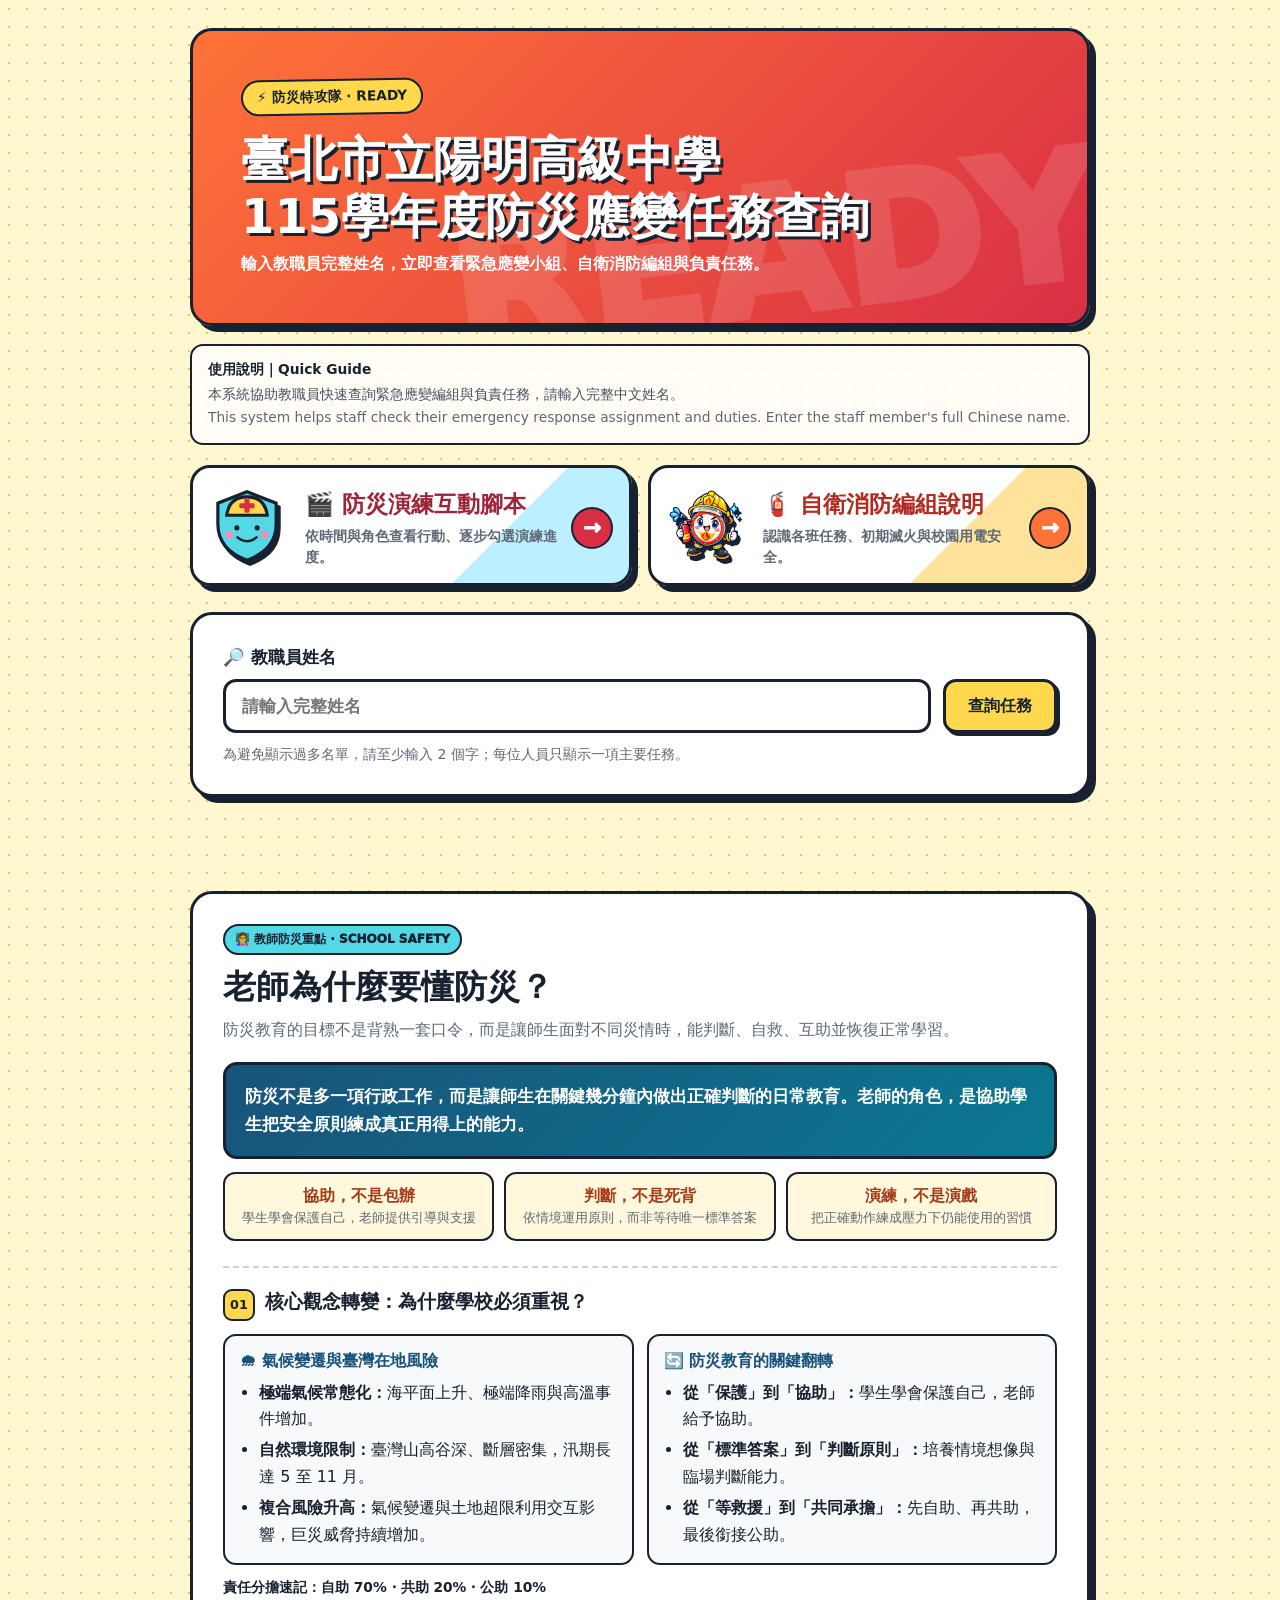
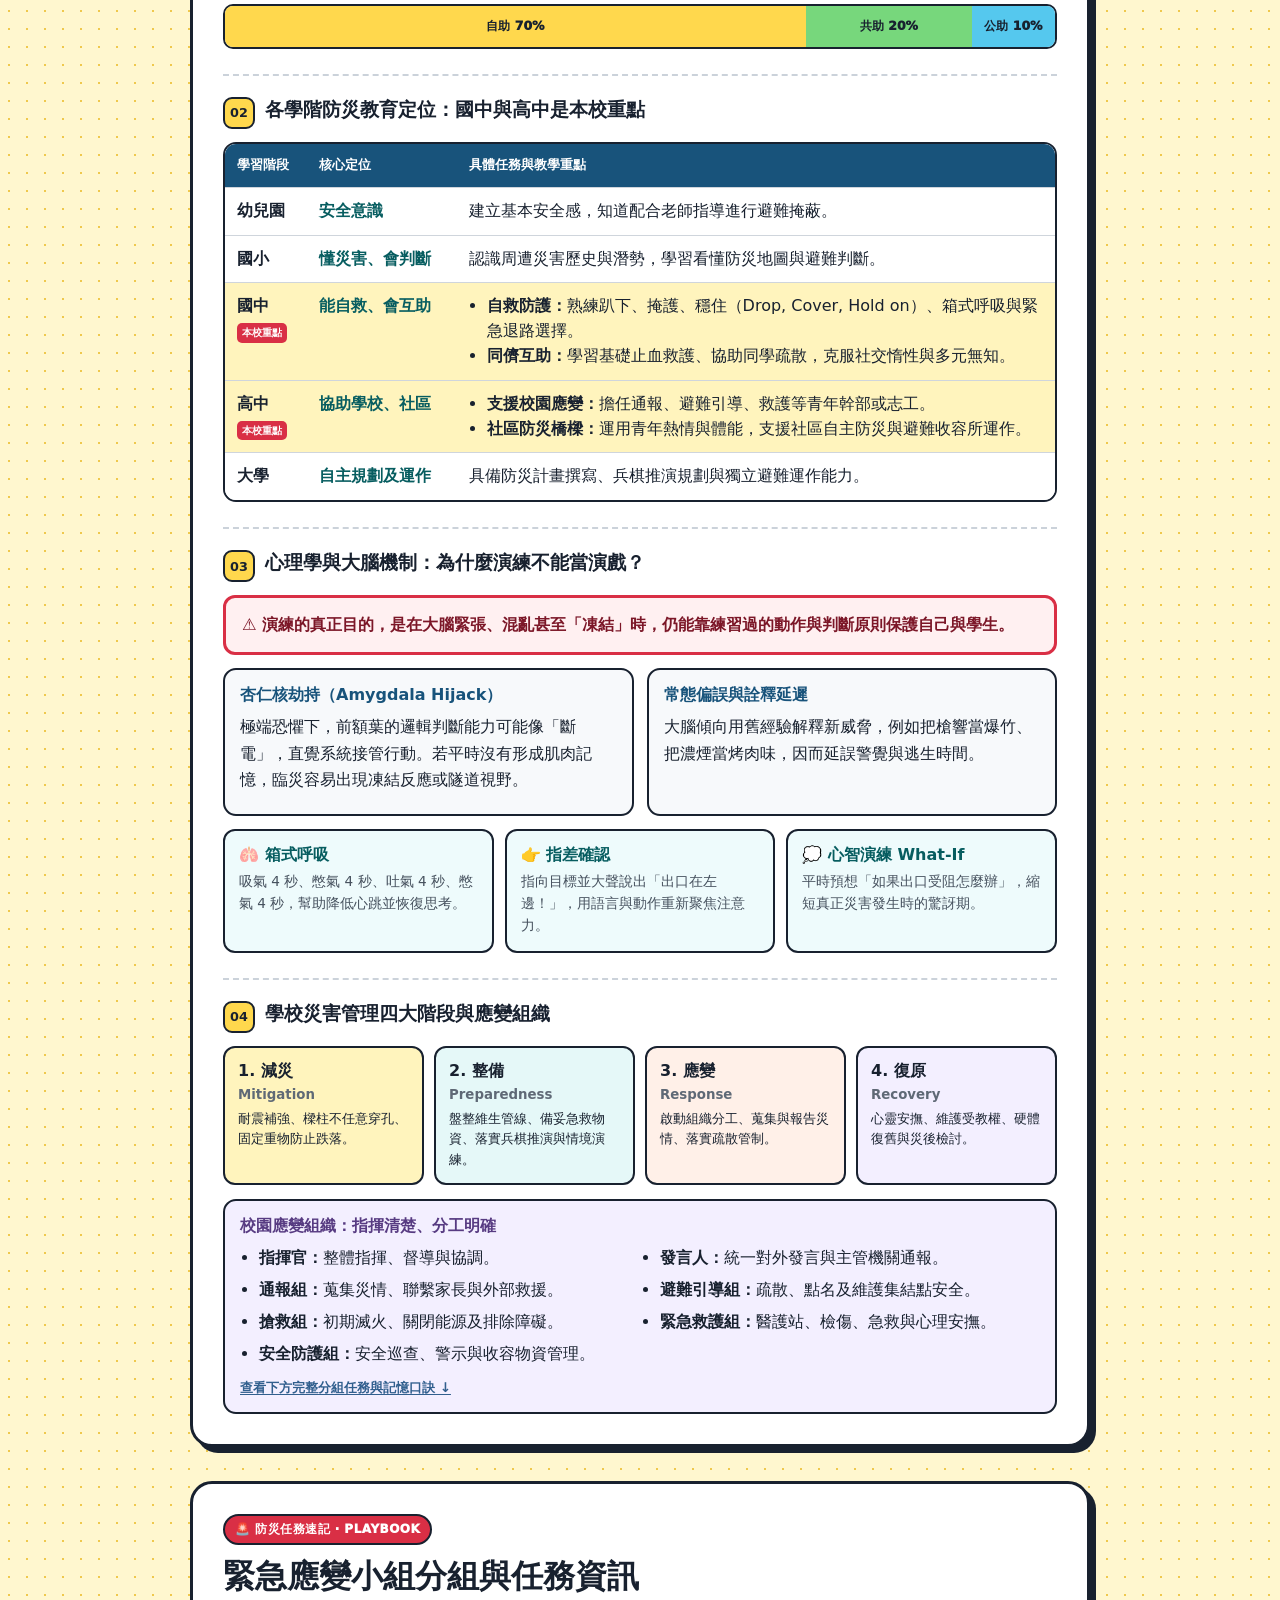
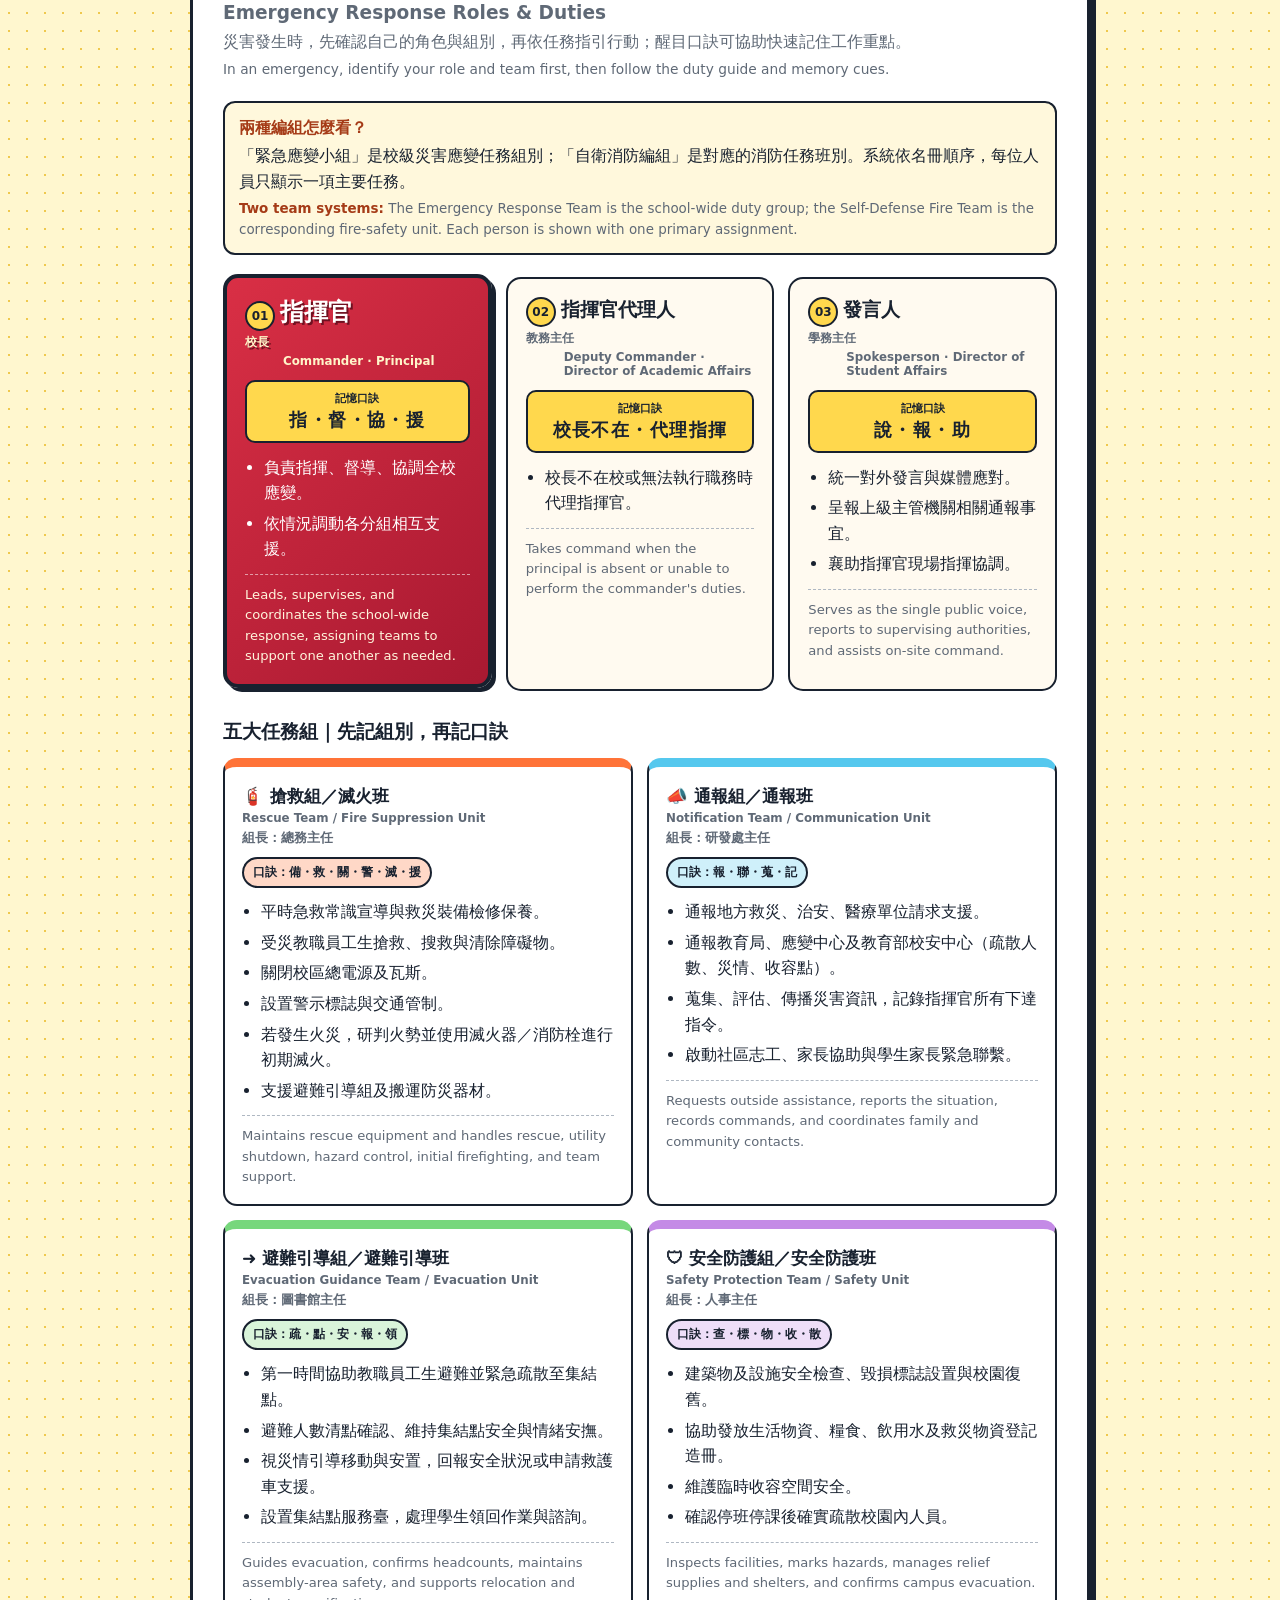
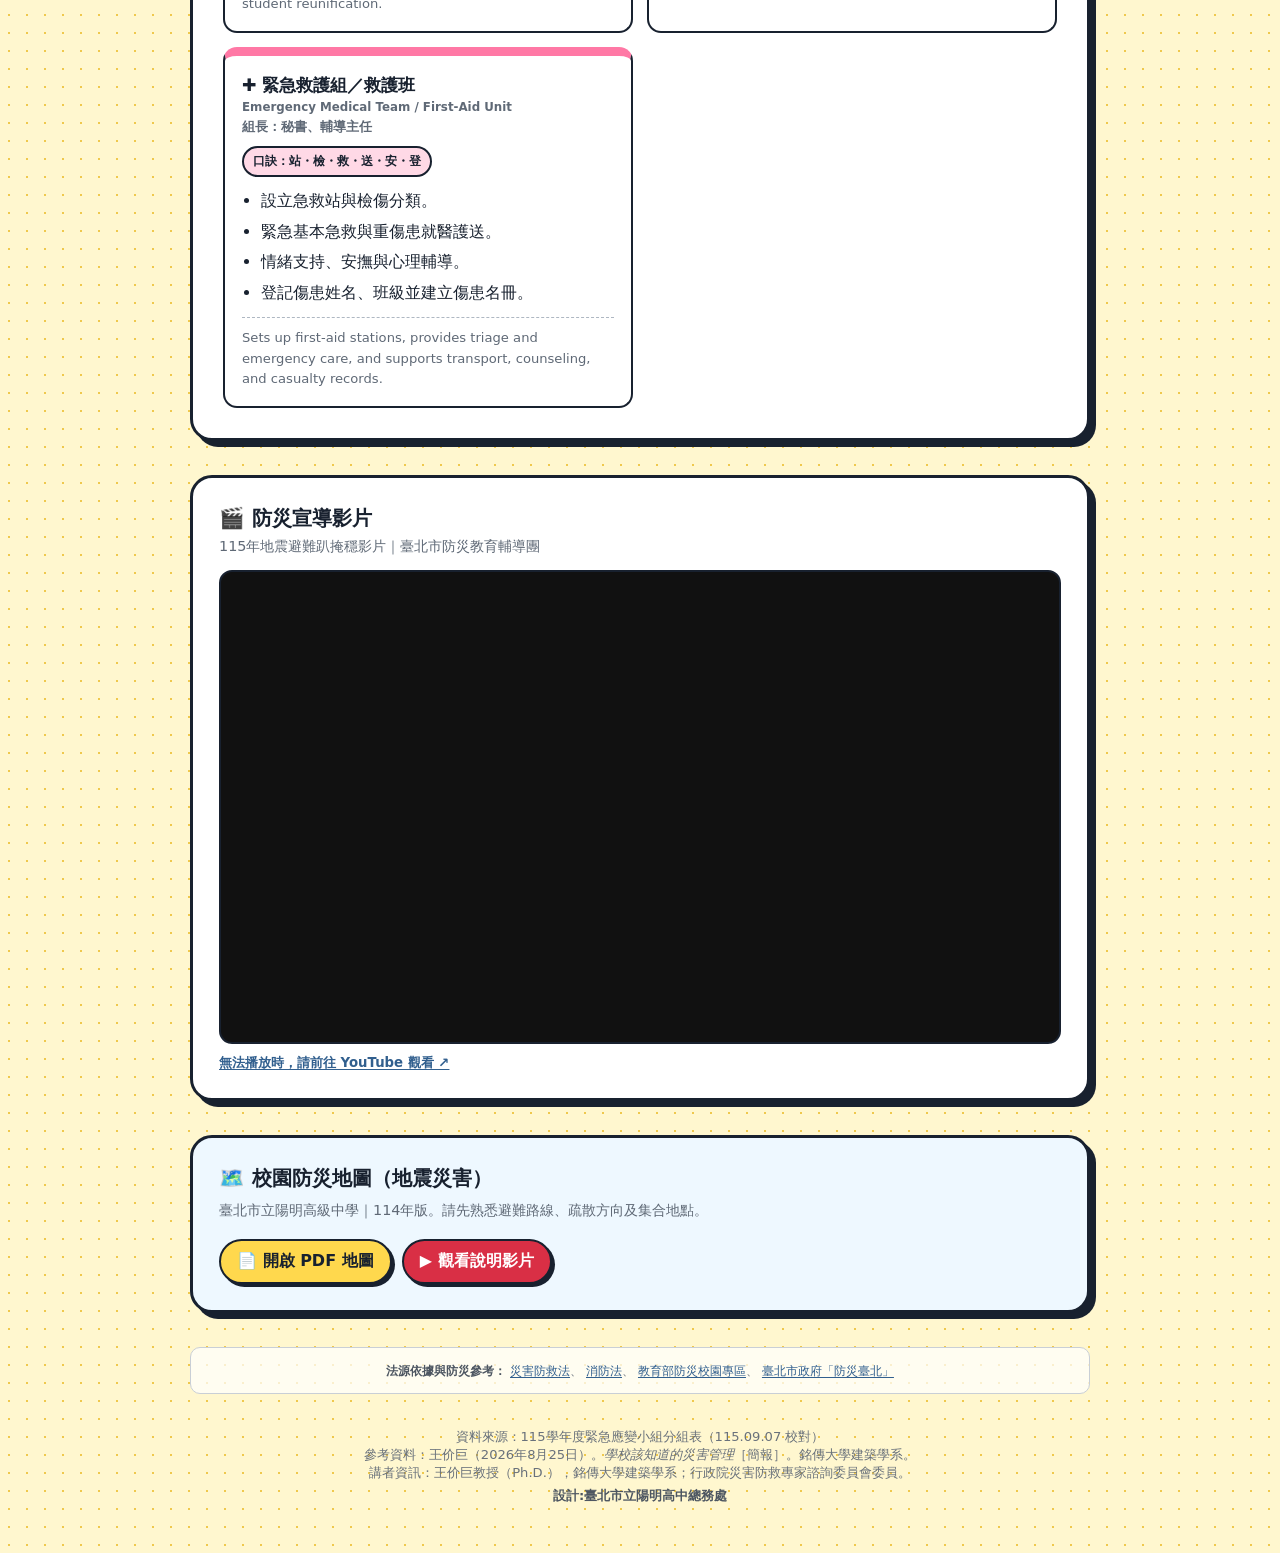
==== index.html @ 2c6193d0 "Add campus earthquake map resources" ====
<!doctype html>
<html lang="zh-Hant-TW">
<head>
  <meta charset="utf-8">
  <meta name="viewport" content="width=device-width, initial-scale=1">
  <meta name="description" content="臺北市立陽明高級中學 115學年度防災應變任務查詢系統">
  <title>陽明高中 115學年度防災應變任務查詢</title>
  <style>
    :root {
      --ink: #18212f;
      --muted: #5f6976;
      --paper: #fffdf5;
      --red: #d92f45;
      --orange: #ff7338;
      --yellow: #ffd84d;
      --cyan: #55d8e6;
      --line: 3px solid var(--ink);
      --shadow: 6px 6px 0 var(--ink);
    }
    * { box-sizing: border-box; }
    body {
      margin: 0;
      min-height: 100vh;
      color: var(--ink);
      font-family: system-ui, -apple-system, "Noto Sans TC", "PingFang TC", sans-serif;
      background-color: #fff7cf;
      background-image: radial-gradient(#efc84d 1.2px, transparent 1.2px);
      background-size: 18px 18px;
    }
    button, input { font: inherit; }
    .shell { width: min(900px, calc(100% - 28px)); margin: 0 auto; padding: 28px 0 48px; }
    .hero, .panel, .result-card, .notice {
      border: var(--line);
      box-shadow: var(--shadow);
      border-radius: 22px;
    }
    .hero {
      position: relative;
      overflow: hidden;
      padding: clamp(26px, 5vw, 48px);
      color: white;
      background: linear-gradient(135deg, var(--orange), var(--red));
    }
    .hero::after {
      content: "READY";
      position: absolute;
      right: -12px;
      bottom: -35px;
      font-weight: 950;
      font-size: clamp(6rem, 18vw, 11rem);
      color: rgb(255 255 255 / .12);
      transform: rotate(-7deg);
    }
    .eyebrow {
      display: inline-block;
      position: relative;
      z-index: 1;
      padding: 7px 14px;
      color: var(--ink);
      background: var(--yellow);
      border: 2px solid var(--ink);
      border-radius: 999px;
      font-size: .86rem;
      font-weight: 900;
      transform: rotate(-1deg);
    }
    h1 { position: relative; z-index: 1; margin: 16px 0 10px; font-size: clamp(1.8rem, 5vw, 3rem); line-height: 1.18; text-shadow: 3px 3px 0 var(--ink); }
    .hero p { position: relative; z-index: 1; max-width: 650px; margin: 0; font-weight: 700; }
    .quick-guide { margin-top: 18px; padding: 13px 16px; color: #46515e; background: rgb(255 255 255 / .82); border: 2px solid var(--ink); border-radius: 13px; font-size: .86rem; line-height: 1.55; }
    .quick-guide strong { display: block; margin-bottom: 3px; color: var(--ink); }
    .quick-guide p { margin: 2px 0; }
    .quick-guide p[lang="en"] { color: #5e6875; }
    .launch-grid { display: grid; grid-template-columns: repeat(2, 1fr); gap: 16px; margin-top: 20px; }
    .drill-launch { display: grid; grid-template-columns: 82px 1fr auto; align-items: center; gap: 14px; min-width: 0; padding: 15px 16px; color: var(--ink); background: linear-gradient(135deg, #fff 0 68%, #bcefff 68%); border: var(--line); border-radius: 20px; box-shadow: var(--shadow); text-decoration: none; transition: transform .15s, box-shadow .15s; }
    .drill-launch:hover { transform: translate(-2px, -2px); box-shadow: 9px 9px 0 var(--ink); }
    .drill-launch svg, .drill-launch > img { width: 76px; height: 76px; object-fit: contain; filter: drop-shadow(3px 4px 0 var(--ink)); }
    .drill-launch strong { display: block; color: #9d263a; font-size: clamp(1.1rem, 3vw, 1.45rem); }
    .drill-launch span { display: block; margin-top: 4px; color: var(--muted); font-size: .88rem; font-weight: 750; line-height: 1.5; }
    .drill-launch .go { display: grid; place-items: center; width: 42px; height: 42px; color: white; background: var(--red); border: 2px solid var(--ink); border-radius: 50%; font-size: 1.35rem; font-weight: 950; }
    .fire-launch { background: linear-gradient(135deg, #fff 0 68%, #ffe39a 68%); }
    .fire-launch strong { color: #b22b1f; }
    .fire-launch .go { background: var(--orange); }
    .panel { margin-top: 26px; padding: clamp(20px, 4vw, 30px); background: white; }
    .panel label { display: block; margin-bottom: 10px; font-weight: 900; font-size: 1.08rem; }
    .search-row { display: flex; gap: 12px; }
    input {
      min-width: 0;
      flex: 1;
      border: var(--line);
      border-radius: 13px;
      padding: 14px 16px;
      font-size: 1.06rem;
      font-weight: 750;
      outline: none;
    }
    input:focus { box-shadow: 0 0 0 4px rgb(255 216 77 / .7); }
    .search-button {
      border: var(--line);
      border-radius: 13px;
      padding: 12px 22px;
      background: var(--yellow);
      color: var(--ink);
      font-weight: 950;
      cursor: pointer;
      box-shadow: 3px 3px 0 var(--ink);
    }
    .search-button:hover { background: #ffe376; transform: translateY(-1px); }
    .search-button:active { transform: translate(2px, 2px); box-shadow: 1px 1px 0 var(--ink); }
    .helper { margin: 12px 0 0; color: var(--muted); font-size: .88rem; }
    .status { min-height: 26px; margin: 22px 2px 12px; font-weight: 800; }
    .results { display: grid; gap: 18px; }
    .result-card { overflow: hidden; background: white; animation: reveal .22s ease-out; }
    @keyframes reveal { from { opacity: 0; transform: translateY(7px); } }
    .card-top { display: flex; gap: 15px; align-items: center; padding: 20px; border-bottom: 2px dashed #cfd5dc; }
    .avatar { display: grid; place-items: center; width: 58px; height: 58px; border: var(--line); border-radius: 50%; font-size: 1.7rem; flex: 0 0 auto; }
    .name { margin: 0; font-size: 1.5rem; }
    .title { margin-top: 2px; color: var(--muted); font-weight: 700; }
    .card-body { padding: 20px; }
    .facts { display: grid; grid-template-columns: repeat(3, 1fr); gap: 10px; }
    .fact { min-width: 0; padding: 12px; background: #fff8dc; border: 2px solid var(--ink); border-radius: 12px; }
    .fact span { display: block; color: #a53b17; font-size: .77rem; font-weight: 900; }
    .fact strong { display: block; margin-top: 3px; overflow-wrap: anywhere; }
    .group-mission { margin-top: 13px; padding: 13px 15px; background: #f3efff; border: 2px solid var(--ink); border-radius: 12px; }
    .group-mission h3 { margin: 0 0 6px; color: #573b82; font-size: 1rem; }
    .group-mission p { margin: 3px 0; line-height: 1.5; }
    .group-mission p[lang="en"] { color: #5e6875; font-size: .88rem; }
    .task { margin-top: 13px; padding: 15px; background: #e5f8f8; border: 2px solid var(--ink); border-radius: 12px; }
    .task h3 { margin: 0 0 8px; color: #075d60; font-size: 1rem; }
    .task ul { margin: 0; padding-left: 1.25rem; }
    .task li + li { margin-top: 5px; }
    .source { margin: 10px 2px 0; color: var(--muted); font-size: .75rem; }
    .notice { display: none; padding: 20px; background: #fff0f1; text-align: center; font-weight: 850; }
    .teacher-guide { margin-top: 34px; padding: clamp(20px, 4vw, 30px); background: white; border: var(--line); box-shadow: var(--shadow); border-radius: 22px; }
    .teacher-guide-head .section-label { display: inline-block; padding: 5px 10px; color: var(--ink); background: var(--cyan); border: 2px solid var(--ink); border-radius: 999px; font-size: .75rem; font-weight: 950; }
    .teacher-guide-head h2 { margin: 10px 0 7px; font-size: clamp(1.5rem, 4vw, 2.05rem); }
    .teacher-guide-head p { margin: 0; color: var(--muted); line-height: 1.65; }
    .teacher-lead { margin-top: 18px; padding: 17px 19px; color: white; background: linear-gradient(135deg, #18537b, #0b7891); border: 3px solid var(--ink); border-radius: 14px; font-size: 1.08rem; font-weight: 850; line-height: 1.65; }
    .guide-principles { display: grid; grid-template-columns: repeat(3, 1fr); gap: 10px; margin-top: 13px; }
    .principle { padding: 12px; background: #fff8dc; border: 2px solid var(--ink); border-radius: 12px; text-align: center; }
    .principle strong { display: block; color: #a53b17; font-size: 1rem; }
    .principle span { display: block; margin-top: 3px; color: var(--muted); font-size: .8rem; }
    .edu-module { margin-top: 25px; padding-top: 21px; border-top: 2px dashed #cbd2da; }
    .module-title { display: flex; gap: 10px; align-items: flex-start; margin: 0 0 13px; font-size: 1.2rem; }
    .module-no { display: inline-grid; place-items: center; flex: 0 0 auto; width: 32px; height: 32px; color: var(--ink); background: var(--yellow); border: 2px solid var(--ink); border-radius: 9px; font-size: .8rem; }
    .module-grid { display: grid; grid-template-columns: repeat(2, 1fr); gap: 13px; }
    .concept-card { padding: 15px; background: #f7f9fb; border: 2px solid var(--ink); border-radius: 13px; }
    .concept-card h4 { margin: 0 0 8px; color: #18537b; font-size: 1rem; }
    .concept-card p { margin: 6px 0; line-height: 1.65; }
    .concept-card ul { margin: 0; padding-left: 1.2rem; line-height: 1.65; }
    .concept-card li + li { margin-top: 5px; }
    .share-label { margin: 14px 0 7px; font-size: .86rem; font-weight: 900; }
    .share-bar { display: flex; overflow: hidden; min-height: 45px; border: 2px solid var(--ink); border-radius: 10px; }
    .share-bar span { display: grid; place-items: center; min-width: 0; color: var(--ink); font-size: .78rem; font-weight: 950; text-align: center; }
    .share-self { flex: 7; background: #ffd84d; }
    .share-mutual { flex: 2; background: #77d77c; }
    .share-public { flex: 1; background: #55c8ee; }
    .stage-table-wrap { overflow-x: auto; border: 2px solid var(--ink); border-radius: 13px; }
    .stage-table { width: 100%; min-width: 680px; border-collapse: collapse; background: white; }
    .stage-table th, .stage-table td { padding: 11px 12px; border-bottom: 1px solid #cfd5dc; vertical-align: top; text-align: left; line-height: 1.55; }
    .stage-table th { color: white; background: #18537b; font-size: .84rem; }
    .stage-table tr:last-child td { border-bottom: 0; }
    .stage-table td:first-child { width: 82px; font-weight: 950; }
    .stage-table td:nth-child(2) { width: 150px; color: #075d60; font-weight: 900; }
    .stage-focus td { background: #fff4bd; }
    .stage-focus td:first-child::after { content: "本校重點"; display: block; width: max-content; margin-top: 4px; padding: 2px 5px; color: white; background: var(--red); border-radius: 5px; font-size: .62rem; }
    .stage-table ul { margin: 0; padding-left: 1.1rem; }
    .drill-alert { margin-bottom: 13px; padding: 14px 16px; color: #7c1728; background: #fff0f1; border: 3px solid var(--red); border-radius: 12px; font-size: 1.02rem; font-weight: 900; line-height: 1.6; }
    .technique-grid { display: grid; grid-template-columns: repeat(3, 1fr); gap: 11px; margin-top: 13px; }
    .technique { padding: 14px; background: #eefbfc; border: 2px solid var(--ink); border-radius: 12px; }
    .technique strong { display: block; margin-bottom: 5px; color: #075d60; }
    .technique p { margin: 0; color: #46515e; font-size: .85rem; line-height: 1.6; }
    .cycle-grid { display: grid; grid-template-columns: repeat(4, 1fr); gap: 10px; }
    .cycle-card { padding: 13px; background: var(--cycle-color, #fff8dc); border: 2px solid var(--ink); border-radius: 12px; }
    .cycle-card strong { display: block; margin-bottom: 5px; font-size: 1rem; }
    .cycle-card small { display: block; margin-bottom: 7px; color: var(--muted); font-weight: 800; }
    .cycle-card p { margin: 0; font-size: .83rem; line-height: 1.55; }
    .org-brief { margin-top: 14px; padding: 15px; background: #f3efff; border: 2px solid var(--ink); border-radius: 13px; }
    .org-brief h4 { margin: 0 0 9px; color: #573b82; }
    .org-brief ul { display: grid; grid-template-columns: repeat(2, 1fr); gap: 7px 20px; margin: 0; padding-left: 1.2rem; line-height: 1.55; }
    .mission-jump { display: inline-block; margin-top: 12px; color: #315f8e; font-size: .84rem; font-weight: 850; text-underline-offset: 2px; }
    .mission-handbook { margin-top: 34px; padding: clamp(20px, 4vw, 30px); background: white; border: var(--line); box-shadow: var(--shadow); border-radius: 22px; }
    .mission-heading { margin-bottom: 20px; }
    .mission-heading .section-label { display: inline-block; padding: 5px 10px; color: white; background: var(--red); border: 2px solid var(--ink); border-radius: 999px; font-size: .75rem; font-weight: 950; letter-spacing: .04em; }
    .mission-heading h2 { margin: 10px 0 6px; font-size: clamp(1.45rem, 4vw, 2rem); }
    .mission-heading .heading-en { display: block; margin-top: 3px; color: var(--muted); font-size: .58em; font-weight: 800; }
    .mission-heading p { margin: 0; color: var(--muted); line-height: 1.65; }
    .mission-heading p[lang="en"] { margin-top: 3px; font-size: .86rem; }
    .system-note { margin: 16px 0 22px; padding: 12px 14px; background: #fff8dc; border: 2px solid var(--ink); border-radius: 12px; line-height: 1.6; }
    .system-note strong { color: #a53b17; }
    .system-note p { margin: 3px 0 0; }
    .system-note p[lang="en"] { color: var(--muted); font-size: .84rem; }
    .command-grid { display: grid; grid-template-columns: repeat(3, 1fr); gap: 14px; }
    .command-card { padding: 18px; background: #fffaf0; border: 2px solid var(--ink); border-radius: 15px; }
    .command-card.commander { color: white; background: linear-gradient(135deg, #d92f45, #a81931); border-width: 4px; box-shadow: 4px 4px 0 var(--ink); transform: translateY(-3px); }
    .command-card h3 { margin: 0; font-size: 1.18rem; }
    .command-card h3 small { display: block; margin-top: 3px; color: var(--muted); font-size: .78rem; }
    .english-name { display: block; margin: 3px 0 0 38px; color: var(--muted); font-size: .74rem; font-weight: 800; }
    .command-card.commander h3 { font-size: 1.5rem; text-shadow: 2px 2px 0 #6f1020; }
    .command-card.commander h3 small { color: #fff5c9; }
    .command-card.commander .english-name { color: #fff5c9; }
    .role-no { display: inline-grid; place-items: center; width: 30px; height: 30px; margin-right: 5px; color: var(--ink); background: var(--yellow); border: 2px solid var(--ink); border-radius: 50%; font-size: .75rem; text-shadow: none; }
    .memory-key { margin: 12px 0; padding: 9px 10px; color: var(--ink); background: var(--yellow); border: 2px solid var(--ink); border-radius: 10px; text-align: center; }
    .memory-key strong { display: block; font-size: .7rem; }
    .memory-key span { display: block; margin-top: 2px; font-size: 1.12rem; font-weight: 950; letter-spacing: .08em; }
    .command-card ul, .team-card ul { margin: 0; padding-left: 1.2rem; line-height: 1.6; }
    .command-card li + li, .team-card li + li { margin-top: 5px; }
    .team-title { margin: 28px 0 13px; font-size: 1.18rem; }
    .team-grid { display: grid; grid-template-columns: repeat(2, 1fr); gap: 14px; }
    .team-card { overflow: hidden; padding: 17px; background: #fff; border: 2px solid var(--ink); border-top: 9px solid var(--team-color, var(--yellow)); border-radius: 14px; }
    .team-card h3 { margin: 0; font-size: 1.08rem; }
    .team-card .english-name { margin-left: 0; }
    .team-card .leader { margin: 4px 0 10px; color: var(--muted); font-size: .82rem; font-weight: 750; }
    .team-card .team-memory { display: inline-block; margin-bottom: 11px; padding: 5px 9px; background: color-mix(in srgb, var(--team-color, var(--yellow)) 28%, white); border: 2px solid var(--ink); border-radius: 999px; font-size: .78rem; font-weight: 950; }
    .mission-en { margin: 12px 0 0; padding-top: 10px; color: var(--muted); border-top: 1px dashed #aeb7c2; font-size: .82rem; line-height: 1.55; }
    .command-card.commander .mission-en { color: #fff5dc; border-top-color: rgb(255 255 255 / .55); }
    .video-card { margin-top: 34px; padding: clamp(18px, 4vw, 26px); background: white; border: var(--line); box-shadow: var(--shadow); border-radius: 22px; }
    .video-card h2 { margin: 0 0 5px; font-size: 1.28rem; }
    .video-card p { margin: 0 0 14px; color: var(--muted); font-size: .9rem; }
    .video-frame { position: relative; width: 100%; aspect-ratio: 16 / 9; overflow: hidden; background: #111; border: 2px solid var(--ink); border-radius: 13px; }
    .video-frame iframe { position: absolute; inset: 0; width: 100%; height: 100%; border: 0; }
    .video-link { display: inline-block; margin-top: 10px; color: #315f8e; font-size: .83rem; font-weight: 750; text-underline-offset: 2px; }
    .video-link:hover { color: var(--red); }
    .map-resource { margin-top: 34px; padding: clamp(18px, 4vw, 26px); background: #eef8ff; border: var(--line); box-shadow: var(--shadow); border-radius: 22px; }
    .map-resource h2 { margin: 0 0 7px; font-size: 1.28rem; }
    .map-resource p { margin: 0; color: var(--muted); font-size: .9rem; line-height: 1.65; }
    .resource-actions { display: flex; flex-wrap: wrap; gap: 10px; margin-top: 16px; }
    .resource-button { display: inline-flex; align-items: center; justify-content: center; min-height: 44px; padding: 10px 16px; color: var(--ink); background: var(--yellow); border: 2px solid var(--ink); border-radius: 999px; box-shadow: 3px 3px 0 var(--ink); font-weight: 900; text-decoration: none; }
    .resource-button.video { color: white; background: var(--red); }
    .resource-button:hover { transform: translate(1px, 1px); box-shadow: 2px 2px 0 var(--ink); }
    .legal-basis { margin-top: 34px; padding: 12px 14px; color: #69717b; background: rgb(255 255 255 / .72); border: 1px solid #c9cfd6; border-radius: 10px; font-size: .78rem; line-height: 1.7; text-align: center; }
    .legal-basis strong { color: #4d5661; }
    .legal-basis a { color: #315f8e; text-underline-offset: 2px; }
    .legal-basis a:hover { color: var(--red); }
    footer { margin-top: 34px; text-align: center; color: #69717b; font-size: .82rem; }
    .design-credit { margin-top: 5px; color: #4d5661; font-weight: 750; }
    @media (max-width: 620px) {
      .shell { width: min(100% - 20px, 900px); padding-top: 12px; }
      .hero, .panel, .result-card, .notice, .teacher-guide, .mission-handbook, .video-card, .map-resource { border-radius: 16px; box-shadow: 4px 4px 0 var(--ink); }
      .search-row { flex-direction: column; }
      .search-button { width: 100%; }
      .facts { grid-template-columns: 1fr; }
      .guide-principles, .module-grid, .technique-grid, .org-brief ul { grid-template-columns: 1fr; }
      .cycle-grid { grid-template-columns: repeat(2, 1fr); }
      .command-grid, .team-grid { grid-template-columns: 1fr; }
      .command-card.commander { transform: none; }
      .launch-grid { grid-template-columns: 1fr; }
      .drill-launch { grid-template-columns: 70px 1fr; }
      .drill-launch svg, .drill-launch > img { width: 65px; height: 65px; }
      .drill-launch .go { display: none; }
    }
    @media (prefers-reduced-motion: reduce) { * { scroll-behavior: auto !important; animation: none !important; } }
  </style>
</head>
<body>
  <main class="shell">
    <header class="hero">
      <span class="eyebrow">⚡ 防災特攻隊 · READY</span>
      <h1>臺北市立陽明高級中學<br>115學年度防災應變任務查詢</h1>
      <p>輸入教職員完整姓名，立即查看緊急應變小組、自衛消防編組與負責任務。</p>
    </header>

    <section class="quick-guide" aria-label="雙語使用說明">
      <strong>使用說明｜Quick Guide</strong>
      <p lang="zh-Hant-TW">本系統協助教職員快速查詢緊急應變編組與負責任務，請輸入完整中文姓名。</p>
      <p lang="en">This system helps staff check their emergency response assignment and duties. Enter the staff member's full Chinese name.</p>
    </section>

    <div class="launch-grid" aria-label="防災學習快速入口">
      <a class="drill-launch" href="drill-script.html" aria-label="開啟防災演練互動腳本">
        <svg viewBox="0 0 120 120" role="img" aria-hidden="true">
          <path d="M60 6 106 24v33c0 29-18 47-46 57C32 104 14 86 14 57V24Z" fill="#55d8e6" stroke="#18212f" stroke-width="5"/>
          <path d="M28 43c3-22 16-29 32-29s29 7 32 29Z" fill="#ffd84d" stroke="#18212f" stroke-width="5"/>
          <rect x="56" y="17" width="8" height="22" rx="2" fill="#d92f45"/><rect x="48" y="24" width="24" height="8" rx="2" fill="#d92f45"/>
          <circle cx="44" cy="63" r="4" fill="#18212f"/><circle cx="76" cy="63" r="4" fill="#18212f"/>
          <path d="M45 78c9 8 21 8 30 0" fill="none" stroke="#18212f" stroke-width="4" stroke-linecap="round"/>
          <circle cx="32" cy="74" r="6" fill="#ff8caf"/><circle cx="88" cy="74" r="6" fill="#ff8caf"/>
        </svg>
        <span><strong>🎬 防災演練互動腳本</strong><span>依時間與角色查看行動、逐步勾選演練進度。</span></span>
        <span class="go" aria-hidden="true">→</span>
      </a>

      <a class="drill-launch fire-launch" href="FireSafety.html" aria-label="開啟自衛消防編組與消防常識說明">
        <img src="fire-safety-mascot.png" alt="" aria-hidden="true" width="76" height="76">
        <span><strong>🧯 自衛消防編組說明</strong><span>認識各班任務、初期滅火與校園用電安全。</span></span>
        <span class="go" aria-hidden="true">→</span>
      </a>
    </div>

    <section class="panel" aria-labelledby="search-label">
      <label id="search-label" for="name-input">🔎 教職員姓名</label>
      <div class="search-row">
        <input id="name-input" type="search" maxlength="20" autocomplete="off" placeholder="請輸入完整姓名" aria-describedby="search-help">
        <button id="search-button" class="search-button" type="button">查詢任務</button>
      </div>
      <p id="search-help" class="helper">為避免顯示過多名單，請至少輸入 2 個字；每位人員只顯示一項主要任務。</p>
    </section>

    <div id="status" class="status" role="status" aria-live="polite"></div>
    <div id="notice" class="notice" role="alert"></div>
    <section id="results" class="results" aria-label="查詢結果"></section>

    <section class="teacher-guide" aria-labelledby="teacher-guide-title">
      <header class="teacher-guide-head">
        <span class="section-label">👩‍🏫 教師防災重點 · SCHOOL SAFETY</span>
        <h2 id="teacher-guide-title">老師為什麼要懂防災？</h2>
        <p>防災教育的目標不是背熟一套口令，而是讓師生面對不同災情時，能判斷、自救、互助並恢復正常學習。</p>
      </header>

      <div class="teacher-lead">防災不是多一項行政工作，而是讓師生在關鍵幾分鐘內做出正確判斷的日常教育。老師的角色，是協助學生把安全原則練成真正用得上的能力。</div>

      <div class="guide-principles" aria-label="教師防災三大提醒">
        <div class="principle"><strong>協助，不是包辦</strong><span>學生學會保護自己，老師提供引導與支援</span></div>
        <div class="principle"><strong>判斷，不是死背</strong><span>依情境運用原則，而非等待唯一標準答案</span></div>
        <div class="principle"><strong>演練，不是演戲</strong><span>把正確動作練成壓力下仍能使用的習慣</span></div>
      </div>

      <section class="edu-module" aria-labelledby="module-one-title">
        <h3 class="module-title" id="module-one-title"><span class="module-no">01</span>核心觀念轉變：為什麼學校必須重視？</h3>
        <div class="module-grid">
          <article class="concept-card">
            <h4>🌧 氣候變遷與臺灣在地風險</h4>
            <ul>
              <li><strong>極端氣候常態化：</strong>海平面上升、極端降雨與高溫事件增加。</li>
              <li><strong>自然環境限制：</strong>臺灣山高谷深、斷層密集，汛期長達 5 至 11 月。</li>
              <li><strong>複合風險升高：</strong>氣候變遷與土地超限利用交互影響，巨災威脅持續增加。</li>
            </ul>
          </article>
          <article class="concept-card">
            <h4>🔄 防災教育的關鍵翻轉</h4>
            <ul>
              <li><strong>從「保護」到「協助」：</strong>學生學會保護自己，老師給予協助。</li>
              <li><strong>從「標準答案」到「判斷原則」：</strong>培養情境想像與臨場判斷能力。</li>
              <li><strong>從「等救援」到「共同承擔」：</strong>先自助、再共助，最後銜接公助。</li>
            </ul>
          </article>
        </div>
        <p class="share-label">責任分擔速記：自助 70%・共助 20%・公助 10%</p>
        <div class="share-bar" aria-label="自助百分之七十、共助百分之二十、公助百分之十">
          <span class="share-self">自助 70%</span><span class="share-mutual">共助 20%</span><span class="share-public">公助 10%</span>
        </div>
      </section>

      <section class="edu-module" aria-labelledby="module-two-title">
        <h3 class="module-title" id="module-two-title"><span class="module-no">02</span>各學階防災教育定位：國中與高中是本校重點</h3>
        <div class="stage-table-wrap">
          <table class="stage-table">
            <thead><tr><th>學習階段</th><th>核心定位</th><th>具體任務與教學重點</th></tr></thead>
            <tbody>
              <tr><td>幼兒園</td><td>安全意識</td><td>建立基本安全感，知道配合老師指導進行避難掩蔽。</td></tr>
              <tr><td>國小</td><td>懂災害、會判斷</td><td>認識周遭災害歷史與潛勢，學習看懂防災地圖與避難判斷。</td></tr>
              <tr class="stage-focus"><td>國中</td><td>能自救、會互助</td><td><ul><li><strong>自救防護：</strong>熟練趴下、掩護、穩住（Drop, Cover, Hold on）、箱式呼吸與緊急退路選擇。</li><li><strong>同儕互助：</strong>學習基礎止血救護、協助同學疏散，克服社交惰性與多元無知。</li></ul></td></tr>
              <tr class="stage-focus"><td>高中</td><td>協助學校、社區</td><td><ul><li><strong>支援校園應變：</strong>擔任通報、避難引導、救護等青年幹部或志工。</li><li><strong>社區防災橋樑：</strong>運用青年熱情與體能，支援社區自主防災與避難收容所運作。</li></ul></td></tr>
              <tr><td>大學</td><td>自主規劃及運作</td><td>具備防災計畫撰寫、兵棋推演規劃與獨立避難運作能力。</td></tr>
            </tbody>
          </table>
        </div>
      </section>

      <section class="edu-module" aria-labelledby="module-three-title">
        <h3 class="module-title" id="module-three-title"><span class="module-no">03</span>心理學與大腦機制：為什麼演練不能當演戲？</h3>
        <div class="drill-alert">⚠ 演練的真正目的，是在大腦緊張、混亂甚至「凍結」時，仍能靠練習過的動作與判斷原則保護自己與學生。</div>
        <div class="module-grid">
          <article class="concept-card">
            <h4>杏仁核劫持（Amygdala Hijack）</h4>
            <p>極端恐懼下，前額葉的邏輯判斷能力可能像「斷電」，直覺系統接管行動。若平時沒有形成肌肉記憶，臨災容易出現凍結反應或隧道視野。</p>
          </article>
          <article class="concept-card">
            <h4>常態偏誤與詮釋延遲</h4>
            <p>大腦傾向用舊經驗解釋新威脅，例如把槍響當爆竹、把濃煙當烤肉味，因而延誤警覺與逃生時間。</p>
          </article>
        </div>
        <div class="technique-grid" aria-label="三項應變關鍵技術">
          <article class="technique"><strong>🫁 箱式呼吸</strong><p>吸氣 4 秒、憋氣 4 秒、吐氣 4 秒、憋氣 4 秒，幫助降低心跳並恢復思考。</p></article>
          <article class="technique"><strong>👉 指差確認</strong><p>指向目標並大聲說出「出口在左邊！」，用語言與動作重新聚焦注意力。</p></article>
          <article class="technique"><strong>💭 心智演練 What-If</strong><p>平時預想「如果出口受阻怎麼辦」，縮短真正災害發生時的驚訝期。</p></article>
        </div>
      </section>

      <section class="edu-module" aria-labelledby="module-four-title">
        <h3 class="module-title" id="module-four-title"><span class="module-no">04</span>學校災害管理四大階段與應變組織</h3>
        <div class="cycle-grid" aria-label="學校災害管理四大階段">
          <article class="cycle-card" style="--cycle-color:#fff4bd;"><strong>1. 減災</strong><small>Mitigation</small><p>耐震補強、樑柱不任意穿孔、固定重物防止跌落。</p></article>
          <article class="cycle-card" style="--cycle-color:#e5f8f8;"><strong>2. 整備</strong><small>Preparedness</small><p>盤整維生管線、備妥急救物資、落實兵棋推演與情境演練。</p></article>
          <article class="cycle-card" style="--cycle-color:#fff0e8;"><strong>3. 應變</strong><small>Response</small><p>啟動組織分工、蒐集與報告災情、落實疏散管制。</p></article>
          <article class="cycle-card" style="--cycle-color:#f3efff;"><strong>4. 復原</strong><small>Recovery</small><p>心靈安撫、維護受教權、硬體復舊與災後檢討。</p></article>
        </div>
        <div class="org-brief">
          <h4>校園應變組織：指揮清楚、分工明確</h4>
          <ul>
            <li><strong>指揮官：</strong>整體指揮、督導與協調。</li>
            <li><strong>發言人：</strong>統一對外發言與主管機關通報。</li>
            <li><strong>通報組：</strong>蒐集災情、聯繫家長與外部救援。</li>
            <li><strong>避難引導組：</strong>疏散、點名及維護集結點安全。</li>
            <li><strong>搶救組：</strong>初期滅火、關閉能源及排除障礙。</li>
            <li><strong>緊急救護組：</strong>醫護站、檢傷、急救與心理安撫。</li>
            <li><strong>安全防護組：</strong>安全巡查、警示與收容物資管理。</li>
          </ul>
          <a class="mission-jump" href="#mission-handbook-title">查看下方完整分組任務與記憶口訣 ↓</a>
        </div>
      </section>
    </section>

    <section class="mission-handbook" aria-labelledby="mission-handbook-title">
      <header class="mission-heading">
        <span class="section-label">🚨 防災任務速記 · PLAYBOOK</span>
        <h2 id="mission-handbook-title">緊急應變小組分組與任務資訊 <span class="heading-en" lang="en">Emergency Response Roles &amp; Duties</span></h2>
        <p>災害發生時，先確認自己的角色與組別，再依任務指引行動；醒目口訣可協助快速記住工作重點。</p>
        <p lang="en">In an emergency, identify your role and team first, then follow the duty guide and memory cues.</p>
      </header>

      <div class="system-note">
        <strong>兩種編組怎麼看？</strong>
        <p>「緊急應變小組」是校級災害應變任務組別；「自衛消防編組」是對應的消防任務班別。系統依名冊順序，每位人員只顯示一項主要任務。</p>
        <p lang="en"><strong>Two team systems:</strong> The Emergency Response Team is the school-wide duty group; the Self-Defense Fire Team is the corresponding fire-safety unit. Each person is shown with one primary assignment.</p>
      </div>

      <div class="command-grid" aria-label="指揮核心任務">
        <article class="command-card commander">
          <h3><span class="role-no">01</span>指揮官 <small>校長</small></h3>
          <span class="english-name" lang="en">Commander · Principal</span>
          <div class="memory-key"><strong>記憶口訣</strong><span>指・督・協・援</span></div>
          <ul>
            <li>負責指揮、督導、協調全校應變。</li>
            <li>依情況調動各分組相互支援。</li>
          </ul>
          <p class="mission-en" lang="en">Leads, supervises, and coordinates the school-wide response, assigning teams to support one another as needed.</p>
        </article>

        <article class="command-card">
          <h3><span class="role-no">02</span>指揮官代理人 <small>教務主任</small></h3>
          <span class="english-name" lang="en">Deputy Commander · Director of Academic Affairs</span>
          <div class="memory-key"><strong>記憶口訣</strong><span>校長不在・代理指揮</span></div>
          <ul>
            <li>校長不在校或無法執行職務時代理指揮官。</li>
          </ul>
          <p class="mission-en" lang="en">Takes command when the principal is absent or unable to perform the commander's duties.</p>
        </article>

        <article class="command-card">
          <h3><span class="role-no">03</span>發言人 <small>學務主任</small></h3>
          <span class="english-name" lang="en">Spokesperson · Director of Student Affairs</span>
          <div class="memory-key"><strong>記憶口訣</strong><span>說・報・助</span></div>
          <ul>
            <li>統一對外發言與媒體應對。</li>
            <li>呈報上級主管機關相關通報事宜。</li>
            <li>襄助指揮官現場指揮協調。</li>
          </ul>
          <p class="mission-en" lang="en">Serves as the single public voice, reports to supervising authorities, and assists on-site command.</p>
        </article>
      </div>

      <h3 class="team-title">五大任務組｜先記組別，再記口訣</h3>
      <div class="team-grid">
        <article class="team-card" style="--team-color: #ff7338;">
          <h3>🧯 搶救組／滅火班</h3>
          <span class="english-name" lang="en">Rescue Team / Fire Suppression Unit</span>
          <p class="leader">組長：總務主任</p>
          <span class="team-memory">口訣：備・救・關・警・滅・援</span>
          <ul>
            <li>平時急救常識宣導與救災裝備檢修保養。</li>
            <li>受災教職員工生搶救、搜救與清除障礙物。</li>
            <li>關閉校區總電源及瓦斯。</li>
            <li>設置警示標誌與交通管制。</li>
            <li>若發生火災，研判火勢並使用滅火器／消防栓進行初期滅火。</li>
            <li>支援避難引導組及搬運防災器材。</li>
          </ul>
          <p class="mission-en" lang="en">Maintains rescue equipment and handles rescue, utility shutdown, hazard control, initial firefighting, and team support.</p>
        </article>

        <article class="team-card" style="--team-color: #55c8ee;">
          <h3>📣 通報組／通報班</h3>
          <span class="english-name" lang="en">Notification Team / Communication Unit</span>
          <p class="leader">組長：研發處主任</p>
          <span class="team-memory">口訣：報・聯・蒐・記</span>
          <ul>
            <li>通報地方救災、治安、醫療單位請求支援。</li>
            <li>通報教育局、應變中心及教育部校安中心（疏散人數、災情、收容點）。</li>
            <li>蒐集、評估、傳播災害資訊，記錄指揮官所有下達指令。</li>
            <li>啟動社區志工、家長協助與學生家長緊急聯繫。</li>
          </ul>
          <p class="mission-en" lang="en">Requests outside assistance, reports the situation, records commands, and coordinates family and community contacts.</p>
        </article>

        <article class="team-card" style="--team-color: #77d77c;">
          <h3>➜ 避難引導組／避難引導班</h3>
          <span class="english-name" lang="en">Evacuation Guidance Team / Evacuation Unit</span>
          <p class="leader">組長：圖書館主任</p>
          <span class="team-memory">口訣：疏・點・安・報・領</span>
          <ul>
            <li>第一時間協助教職員工生避難並緊急疏散至集結點。</li>
            <li>避難人數清點確認、維持集結點安全與情緒安撫。</li>
            <li>視災情引導移動與安置，回報安全狀況或申請救護車支援。</li>
            <li>設置集結點服務臺，處理學生領回作業與諮詢。</li>
          </ul>
          <p class="mission-en" lang="en">Guides evacuation, confirms headcounts, maintains assembly-area safety, and supports relocation and student reunification.</p>
        </article>

        <article class="team-card" style="--team-color: #c48ae6;">
          <h3>🛡 安全防護組／安全防護班</h3>
          <span class="english-name" lang="en">Safety Protection Team / Safety Unit</span>
          <p class="leader">組長：人事主任</p>
          <span class="team-memory">口訣：查・標・物・收・散</span>
          <ul>
            <li>建築物及設施安全檢查、毀損標誌設置與校園復舊。</li>
            <li>協助發放生活物資、糧食、飲用水及救災物資登記造冊。</li>
            <li>維護臨時收容空間安全。</li>
            <li>確認停班停課後確實疏散校園內人員。</li>
          </ul>
          <p class="mission-en" lang="en">Inspects facilities, marks hazards, manages relief supplies and shelters, and confirms campus evacuation.</p>
        </article>

        <article class="team-card" style="--team-color: #ff78a5;">
          <h3>✚ 緊急救護組／救護班</h3>
          <span class="english-name" lang="en">Emergency Medical Team / First-Aid Unit</span>
          <p class="leader">組長：秘書、輔導主任</p>
          <span class="team-memory">口訣：站・檢・救・送・安・登</span>
          <ul>
            <li>設立急救站與檢傷分類。</li>
            <li>緊急基本急救與重傷患就醫護送。</li>
            <li>情緒支持、安撫與心理輔導。</li>
            <li>登記傷患姓名、班級並建立傷患名冊。</li>
          </ul>
          <p class="mission-en" lang="en">Sets up first-aid stations, provides triage and emergency care, and supports transport, counseling, and casualty records.</p>
        </article>
      </div>
    </section>

    <section class="video-card" aria-labelledby="video-title">
      <h2 id="video-title">🎬 防災宣導影片</h2>
      <p>115年地震避難趴掩穩影片｜臺北市防災教育輔導團</p>
      <div class="video-frame">
        <iframe
          src="https://www.youtube-nocookie.com/embed/33Gu3PKLKpg"
          title="115年地震避難趴掩穩影片"
          loading="lazy"
          referrerpolicy="strict-origin-when-cross-origin"
          allow="accelerometer; autoplay; clipboard-write; encrypted-media; gyroscope; picture-in-picture; web-share"
          allowfullscreen></iframe>
      </div>
      <a class="video-link" href="https://youtu.be/33Gu3PKLKpg?si=Qjt_we2Qkr0mWKnD" target="_blank" rel="noopener noreferrer">無法播放時，請前往 YouTube 觀看 ↗</a>
    </section>

    <section class="map-resource" aria-labelledby="campus-map-title">
      <h2 id="campus-map-title">🗺️ 校園防災地圖（地震災害）</h2>
      <p>臺北市立陽明高級中學｜114年版。請先熟悉避難路線、疏散方向及集合地點。</p>
      <div class="resource-actions">
        <a class="resource-button" href="https://www.ymsh.tp.edu.tw/wp-content/uploads/doc/ym140/%E6%A0%A1%E5%9C%92%E9%98%B2%E7%81%BD%E5%9C%B0%E5%9C%96(%E5%9C%B0%E9%9C%87%E7%81%BD%E5%AE%B3)114%E5%B9%B4%E7%89%88.pdf" target="_blank" rel="noopener noreferrer">📄 開啟 PDF 地圖</a>
        <a class="resource-button video" href="https://drive.google.com/file/d/1Xevl0GqW6dDIbd_1ivJ3BiTQQVrj0hx7/view?usp=sharing" target="_blank" rel="noopener noreferrer">▶ 觀看說明影片</a>
      </div>
    </section>

    <aside class="legal-basis" aria-label="法源依據與防災參考">
      <strong>法源依據與防災參考：</strong>
      <a href="https://law.moj.gov.tw/LawClass/LawAll.aspx?pcode=D0120014" target="_blank" rel="noopener noreferrer">災害防救法</a>、
      <a href="https://law.moj.gov.tw/LawClass/LawAll.aspx?pcode=D0120001" target="_blank" rel="noopener noreferrer">消防法</a>、
      <a href="https://disaster.moe.edu.tw/WebMoeInfo/FormPageViews/Campus/Proposal/DisasterProposal.aspx" target="_blank" rel="noopener noreferrer">教育部防災校園專區</a>、
      <a href="https://eoc.gov.taipei/" target="_blank" rel="noopener noreferrer">臺北市政府「防災臺北」</a>
    </aside>

    <footer>
      <div>資料來源：115學年度緊急應變小組分組表（115.09.07 校對）</div>
      <div>參考資料：王价巨（2026年8月25日）。<cite>學校該知道的災害管理</cite>［簡報］。銘傳大學建築學系。</div>
      <div>講者資訊：王价巨教授（Ph.D.），銘傳大學建築學系；行政院災害防救專家諮詢委員會委員。</div>
      <div class="design-credit">設計:臺北市立陽明高中總務處</div>
    </footer>
  </main>

  <script src="staff-data.js"></script>
  <script>
    (() => {
      const data = Array.isArray(window.STAFF_DATA) ? window.STAFF_DATA : [];
      const input = document.querySelector('#name-input');
      const button = document.querySelector('#search-button');
      const status = document.querySelector('#status');
      const notice = document.querySelector('#notice');
      const results = document.querySelector('#results');
      const colors = { 指揮部: '#ffd84d', 搶救組: '#ff7338', 通報組: '#55c8ee', 避難引導組: '#77d77c', 安全防護組: '#c48ae6', 緊急救護組: '#ff78a5' };
      const icons = { 指揮部: '★', 搶救組: '🧯', 通報組: '📣', 避難引導組: '➜', 安全防護組: '🛡', 緊急救護組: '✚' };
      const groupMissions = {
        指揮部: { zh: '統籌緊急應變指揮、協調各組並統一發布資訊。', en: 'Direct the emergency response, coordinate all teams, and manage official information.' },
        搶救組: { zh: '執行人員搜救、初期滅火及現場危險排除。', en: 'Conduct rescue, initial firefighting, and on-site hazard control.' },
        通報組: { zh: '負責災情通報、資訊蒐集及外部支援聯繫。', en: 'Report incidents, collect information, and contact external support.' },
        避難引導組: { zh: '引導人員疏散、清點人數並維持集合地點秩序。', en: 'Guide evacuation, conduct headcounts, and maintain order at assembly areas.' },
        安全防護組: { zh: '檢查設施安全、管制危險區域並支援物資管理。', en: 'Inspect facilities, control hazardous areas, and support supply management.' },
        緊急救護組: { zh: '設置急救站、進行檢傷急救並協助就醫與心理支持。', en: 'Set up first-aid stations, provide triage and care, and support transport and well-being.' }
      };

      const el = (tag, className, text) => {
        const node = document.createElement(tag);
        if (className) node.className = className;
        if (text !== undefined) node.textContent = text;
        return node;
      };

      function fact(label, value) {
        const box = el('div', 'fact');
        box.append(el('span', '', label), el('strong', '', value || '-'));
        return box;
      }

      function card(item) {
        const article = el('article', 'result-card');
        const top = el('div', 'card-top');
        const avatar = el('div', 'avatar', icons[item.group] || '⚡');
        avatar.style.backgroundColor = colors[item.group] || '#ffd84d';
        const identity = el('div');
        identity.append(el('h2', 'name', item.name), el('div', 'title', item.title));
        top.append(avatar, identity);

        const body = el('div', 'card-body');
        const facts = el('div', 'facts');
        facts.append(fact('緊急應變小組', item.group), fact('自衛消防編組', item.fireGroup), fact('編組職務', item.role));
        const missionText = groupMissions[item.group] || { zh: '依學校緊急應變計畫執行分組任務。', en: 'Carry out assigned duties under the school emergency response plan.' };
        const mission = el('div', 'group-mission');
        mission.append(el('h3', '', '小組任務簡介｜Group Mission'));
        const missionZh = el('p', '', missionText.zh);
        missionZh.lang = 'zh-Hant-TW';
        const missionEn = el('p', '', missionText.en);
        missionEn.lang = 'en';
        mission.append(missionZh, missionEn);
        const task = el('div', 'task');
        task.append(el('h3', '', '負責工作與緊急防救災任務｜Assigned Duties'));
        const list = el('ul');
        String(item.detail || '-').split(/\r?\n/).filter(Boolean).forEach(line => list.append(el('li', '', line)));
        task.append(list);
        body.append(facts, mission, task, el('div', 'source', `名冊來源：${item.source}`));
        article.append(top, body);
        return article;
      }

      function search() {
        const query = input.value.trim().replace(/\s+/g, '');
        results.replaceChildren();
        notice.style.display = 'none';
        if (query.length < 2) {
          status.textContent = '';
          notice.textContent = '請至少輸入 2 個字的姓名。';
          notice.style.display = 'block';
          input.focus();
          return;
        }
        const matches = data.filter(item => item.name.replace(/\s+/g, '').includes(query));
        if (!matches.length) {
          status.textContent = '';
          notice.textContent = '查無符合資料，請確認姓名是否正確。';
          notice.style.display = 'block';
          return;
        }
        const people = new Set(matches.map(item => item.name)).size;
        status.textContent = `找到 ${people} 位人員，共 ${matches.length} 項應變任務`;
        matches.forEach(item => results.append(card(item)));
        results.scrollIntoView({ behavior: 'smooth', block: 'start' });
      }

      button.addEventListener('click', search);
      input.addEventListener('keydown', event => { if (event.key === 'Enter') search(); });
      if (!data.length) {
        notice.textContent = '名冊資料載入失敗，請確認 staff-data.js 已與本頁一同部署。';
        notice.style.display = 'block';
        button.disabled = true;
      }
    })();
  </script>
</body>
</html>
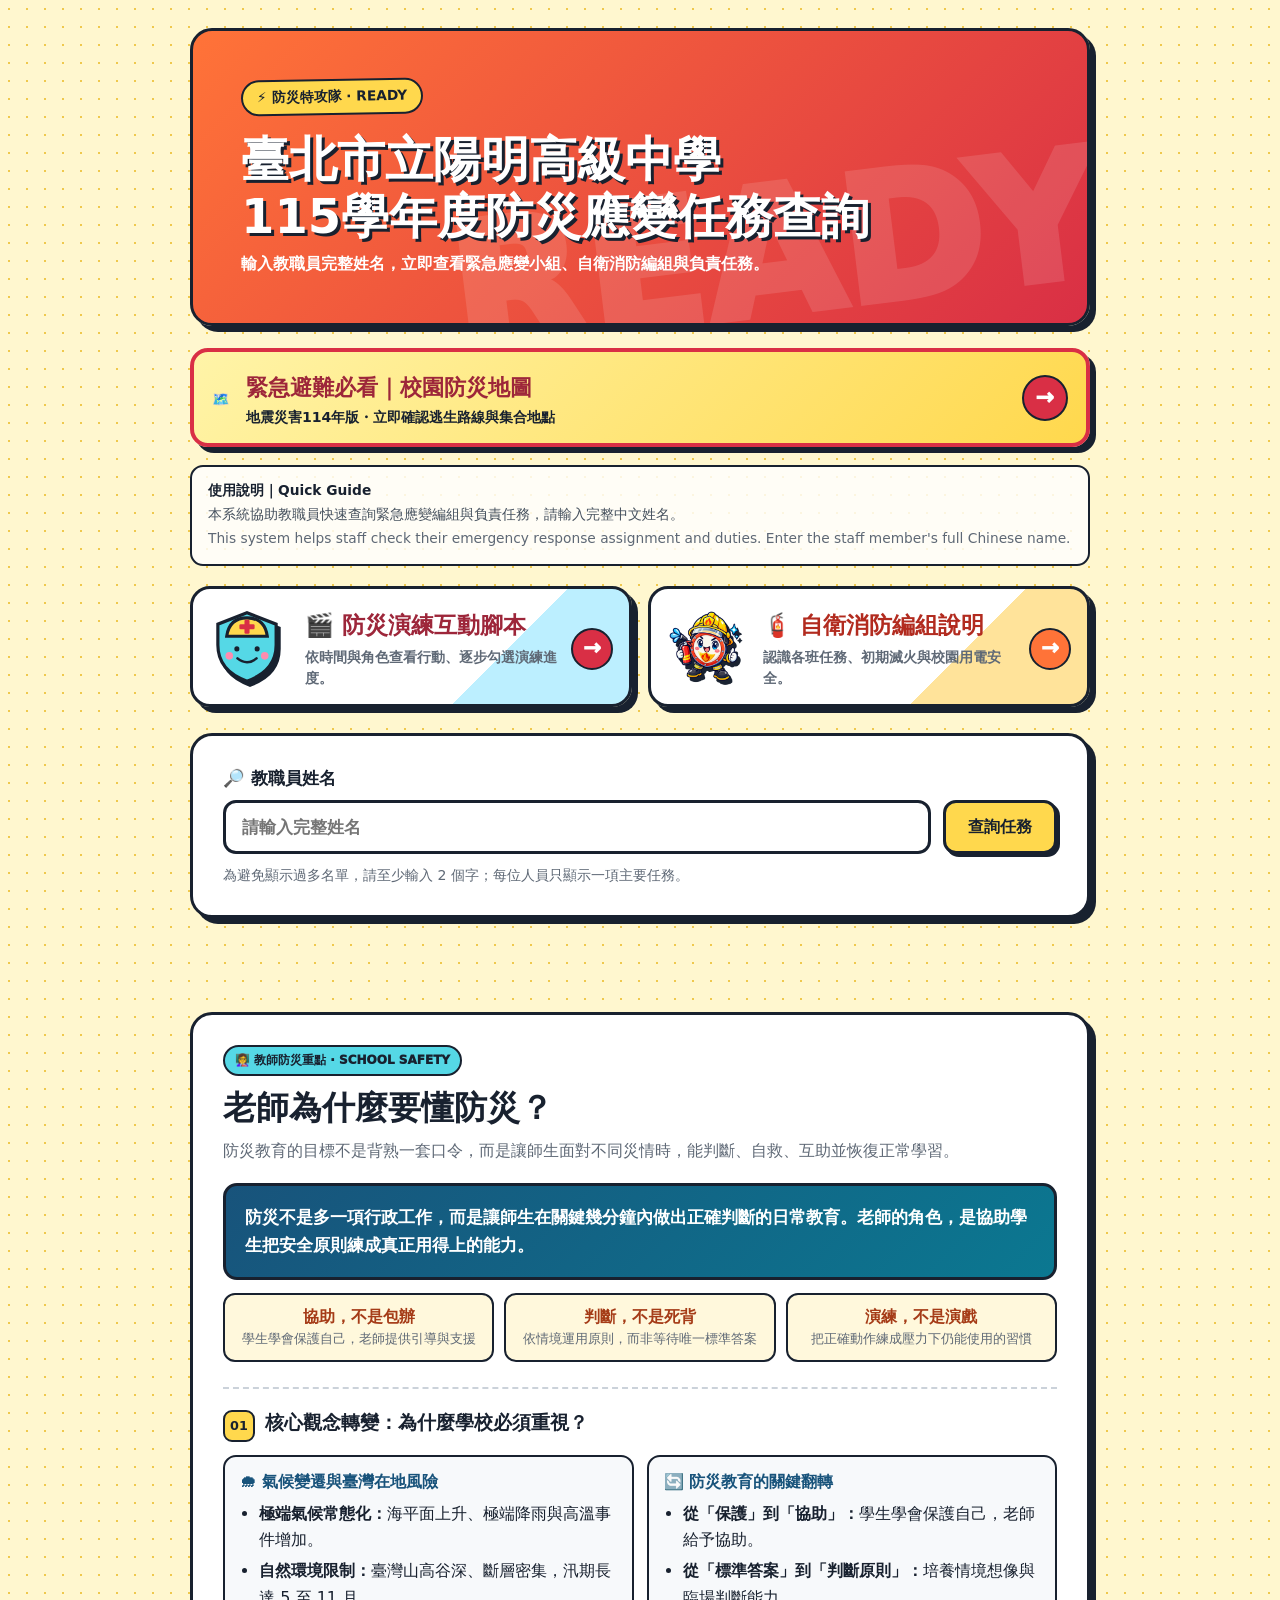
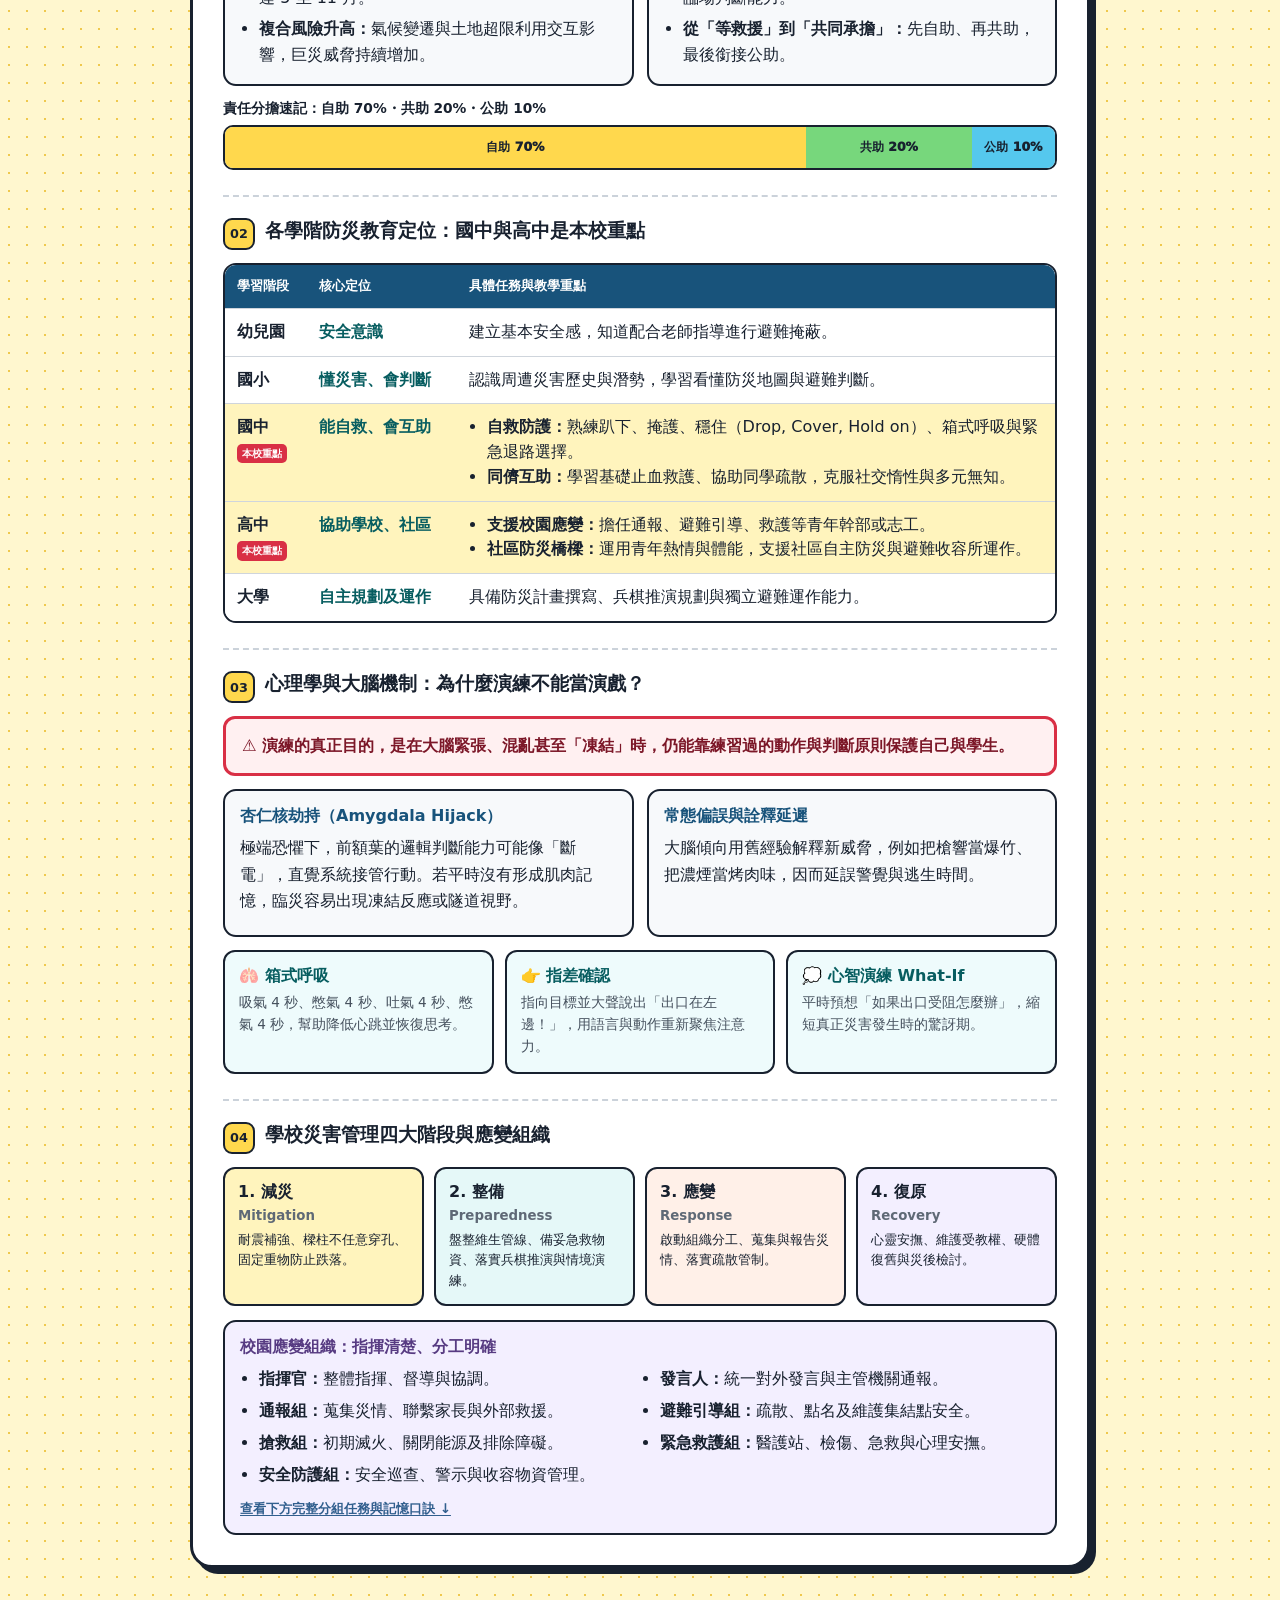
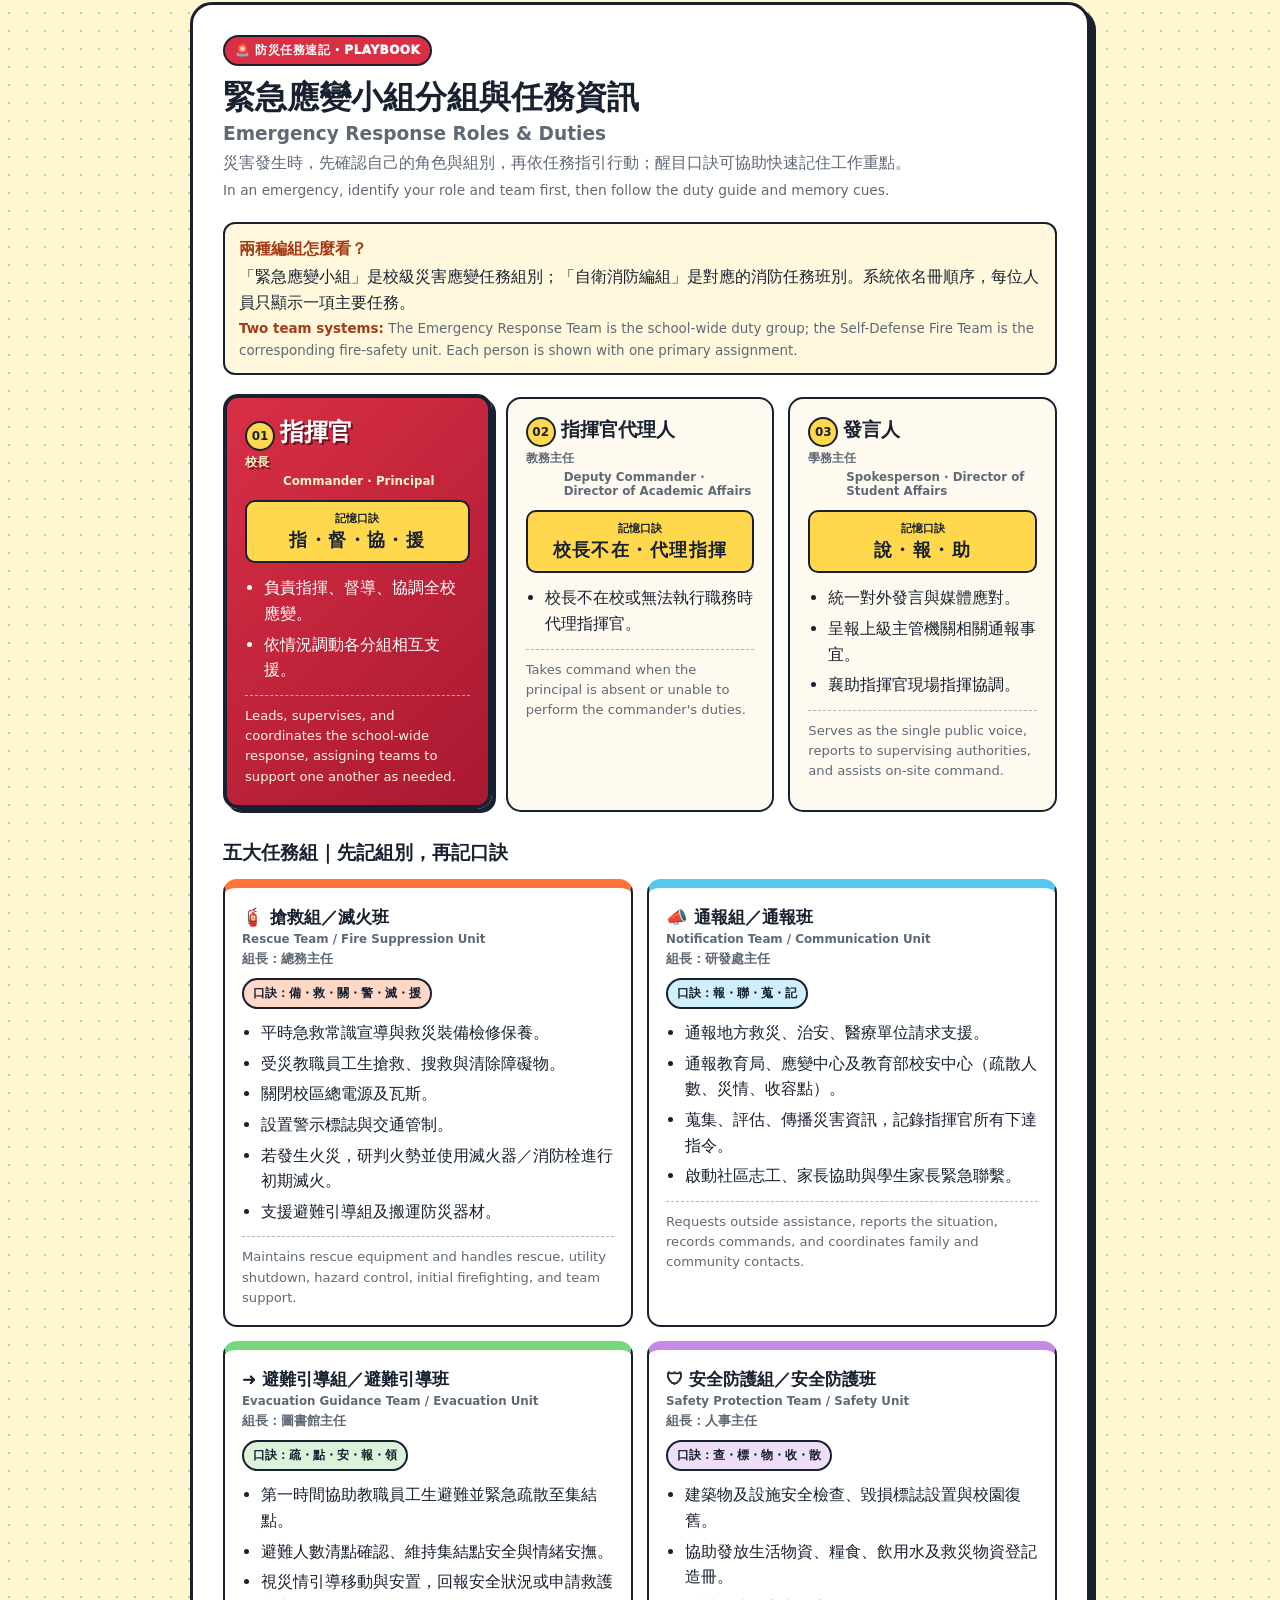
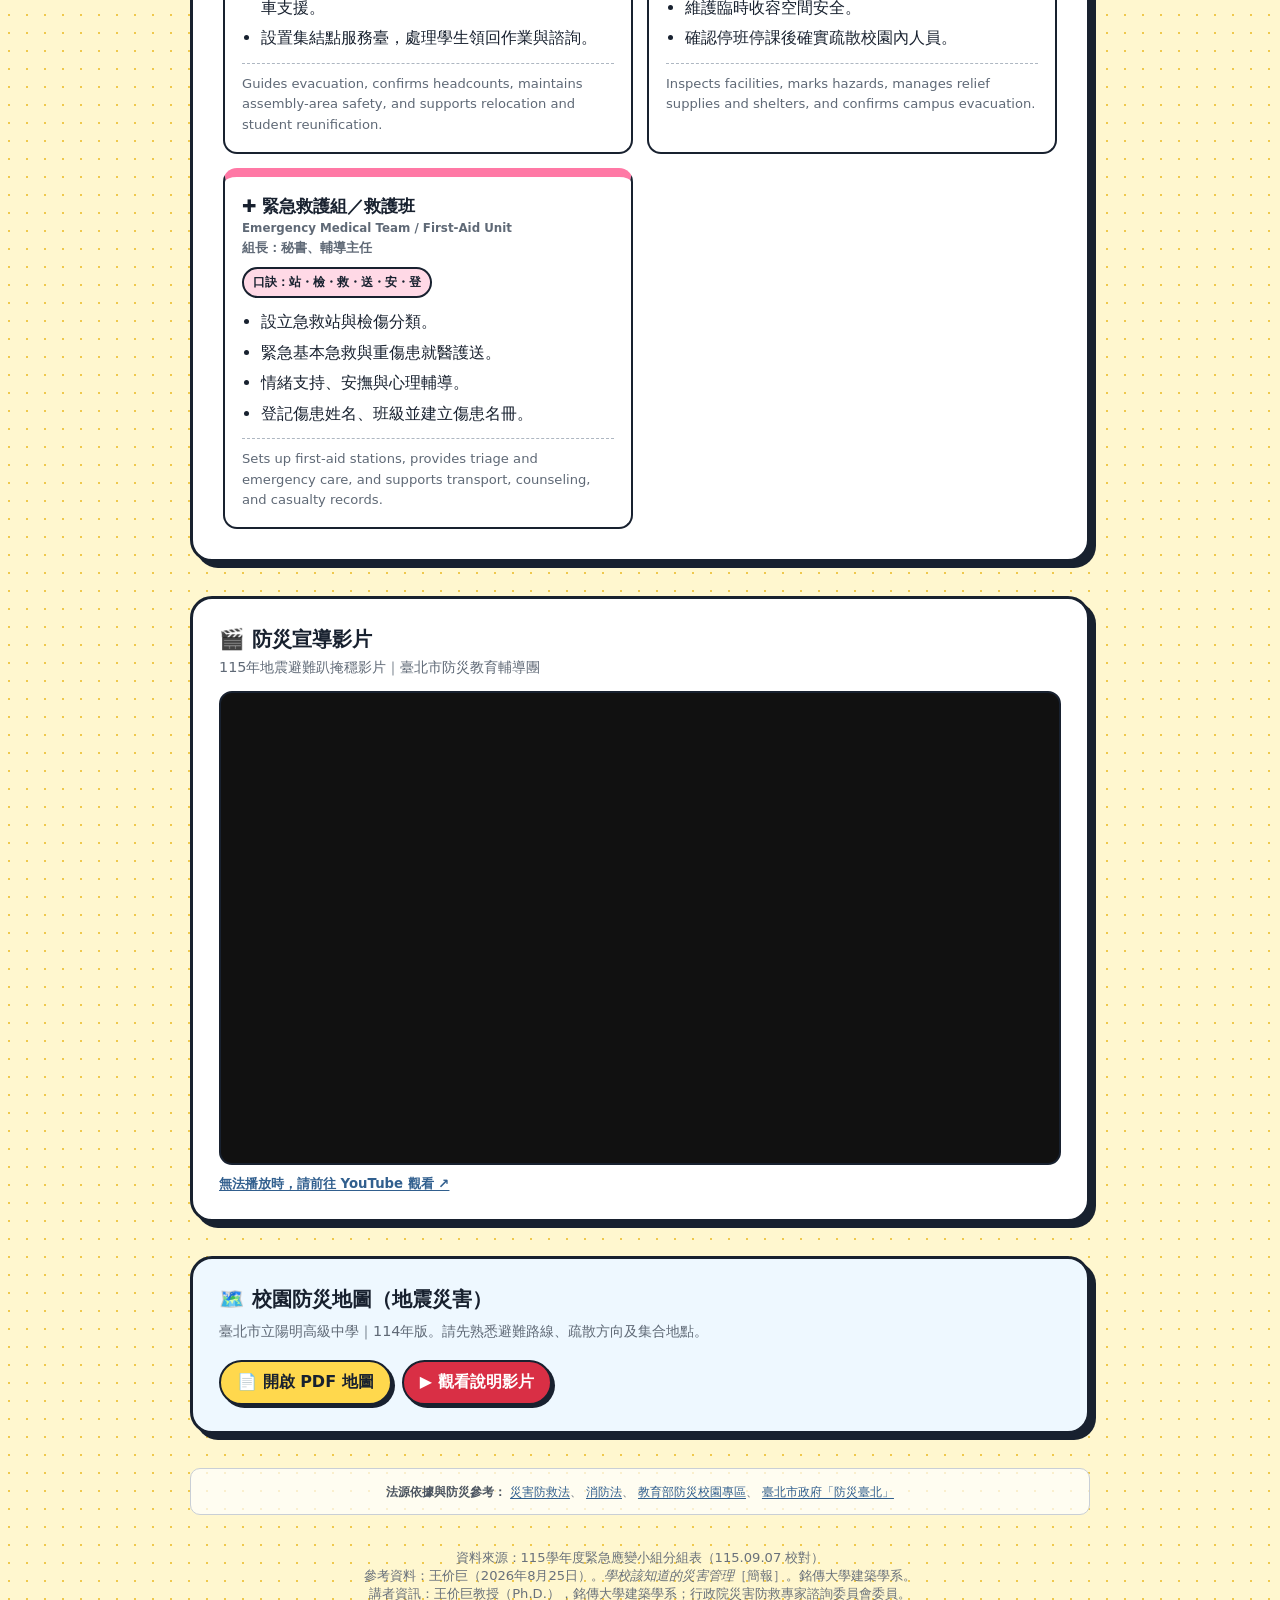
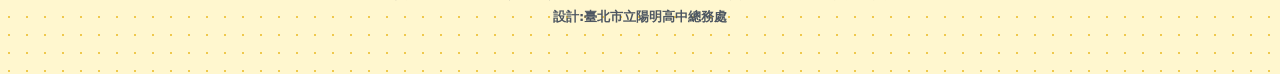
==== commit 0cfb2d69: "Feature campus evacuation map at top of page" ====
--- a/index.html
+++ b/index.html
@@ -66,6 +66,12 @@
     }
     h1 { position: relative; z-index: 1; margin: 16px 0 10px; font-size: clamp(1.8rem, 5vw, 3rem); line-height: 1.18; text-shadow: 3px 3px 0 var(--ink); }
     .hero p { position: relative; z-index: 1; max-width: 650px; margin: 0; font-weight: 700; }
+    .map-alert { display: grid; grid-template-columns: auto 1fr auto; align-items: center; gap: 16px; margin-top: 22px; padding: 16px 18px; color: var(--ink); background: linear-gradient(135deg, #fff4a8, var(--yellow)); border: 4px solid var(--red); border-radius: 18px; box-shadow: 6px 6px 0 var(--ink); text-decoration: none; transition: transform .15s, box-shadow .15s; }
+    .map-alert:hover { transform: translate(-2px, -2px); box-shadow: 9px 9px 0 var(--ink); }
+    .map-alert-icon { font-size: clamp(2.2rem, 7vw, 3.4rem); line-height: 1; }
+    .map-alert strong { display: block; color: #9d263a; font-size: clamp(1.08rem, 3vw, 1.4rem); }
+    .map-alert span { display: block; margin-top: 3px; font-size: .88rem; font-weight: 800; line-height: 1.45; }
+    .map-alert-go { display: grid !important; place-items: center; width: 46px; height: 46px; margin: 0 !important; color: white; background: var(--red); border: 2px solid var(--ink); border-radius: 50%; font-size: 1.4rem !important; font-weight: 950 !important; }
     .quick-guide { margin-top: 18px; padding: 13px 16px; color: #46515e; background: rgb(255 255 255 / .82); border: 2px solid var(--ink); border-radius: 13px; font-size: .86rem; line-height: 1.55; }
     .quick-guide strong { display: block; margin-bottom: 3px; color: var(--ink); }
     .quick-guide p { margin: 2px 0; }
@@ -238,6 +244,8 @@
       .hero, .panel, .result-card, .notice, .teacher-guide, .mission-handbook, .video-card, .map-resource { border-radius: 16px; box-shadow: 4px 4px 0 var(--ink); }
       .search-row { flex-direction: column; }
       .search-button { width: 100%; }
+      .map-alert { grid-template-columns: auto 1fr; gap: 11px; }
+      .map-alert-go { display: none !important; }
       .facts { grid-template-columns: 1fr; }
       .guide-principles, .module-grid, .technique-grid, .org-brief ul { grid-template-columns: 1fr; }
       .cycle-grid { grid-template-columns: repeat(2, 1fr); }
@@ -258,6 +266,12 @@
       <h1>臺北市立陽明高級中學<br>115學年度防災應變任務查詢</h1>
       <p>輸入教職員完整姓名，立即查看緊急應變小組、自衛消防編組與負責任務。</p>
     </header>
+
+    <a class="map-alert" href="https://www.ymsh.tp.edu.tw/wp-content/uploads/doc/ym140/%E6%A0%A1%E5%9C%92%E9%98%B2%E7%81%BD%E5%9C%B0%E5%9C%96(%E5%9C%B0%E9%9C%87%E7%81%BD%E5%AE%B3)114%E5%B9%B4%E7%89%88.pdf" target="_blank" rel="noopener noreferrer" aria-label="開啟114年版校園防災地圖（地震災害）PDF">
+      <span class="map-alert-icon" aria-hidden="true">🗺️</span>
+      <span><strong>緊急避難必看｜校園防災地圖</strong><span>地震災害114年版・立即確認逃生路線與集合地點</span></span>
+      <span class="map-alert-go" aria-hidden="true">→</span>
+    </a>
 
     <section class="quick-guide" aria-label="雙語使用說明">
       <strong>使用說明｜Quick Guide</strong>
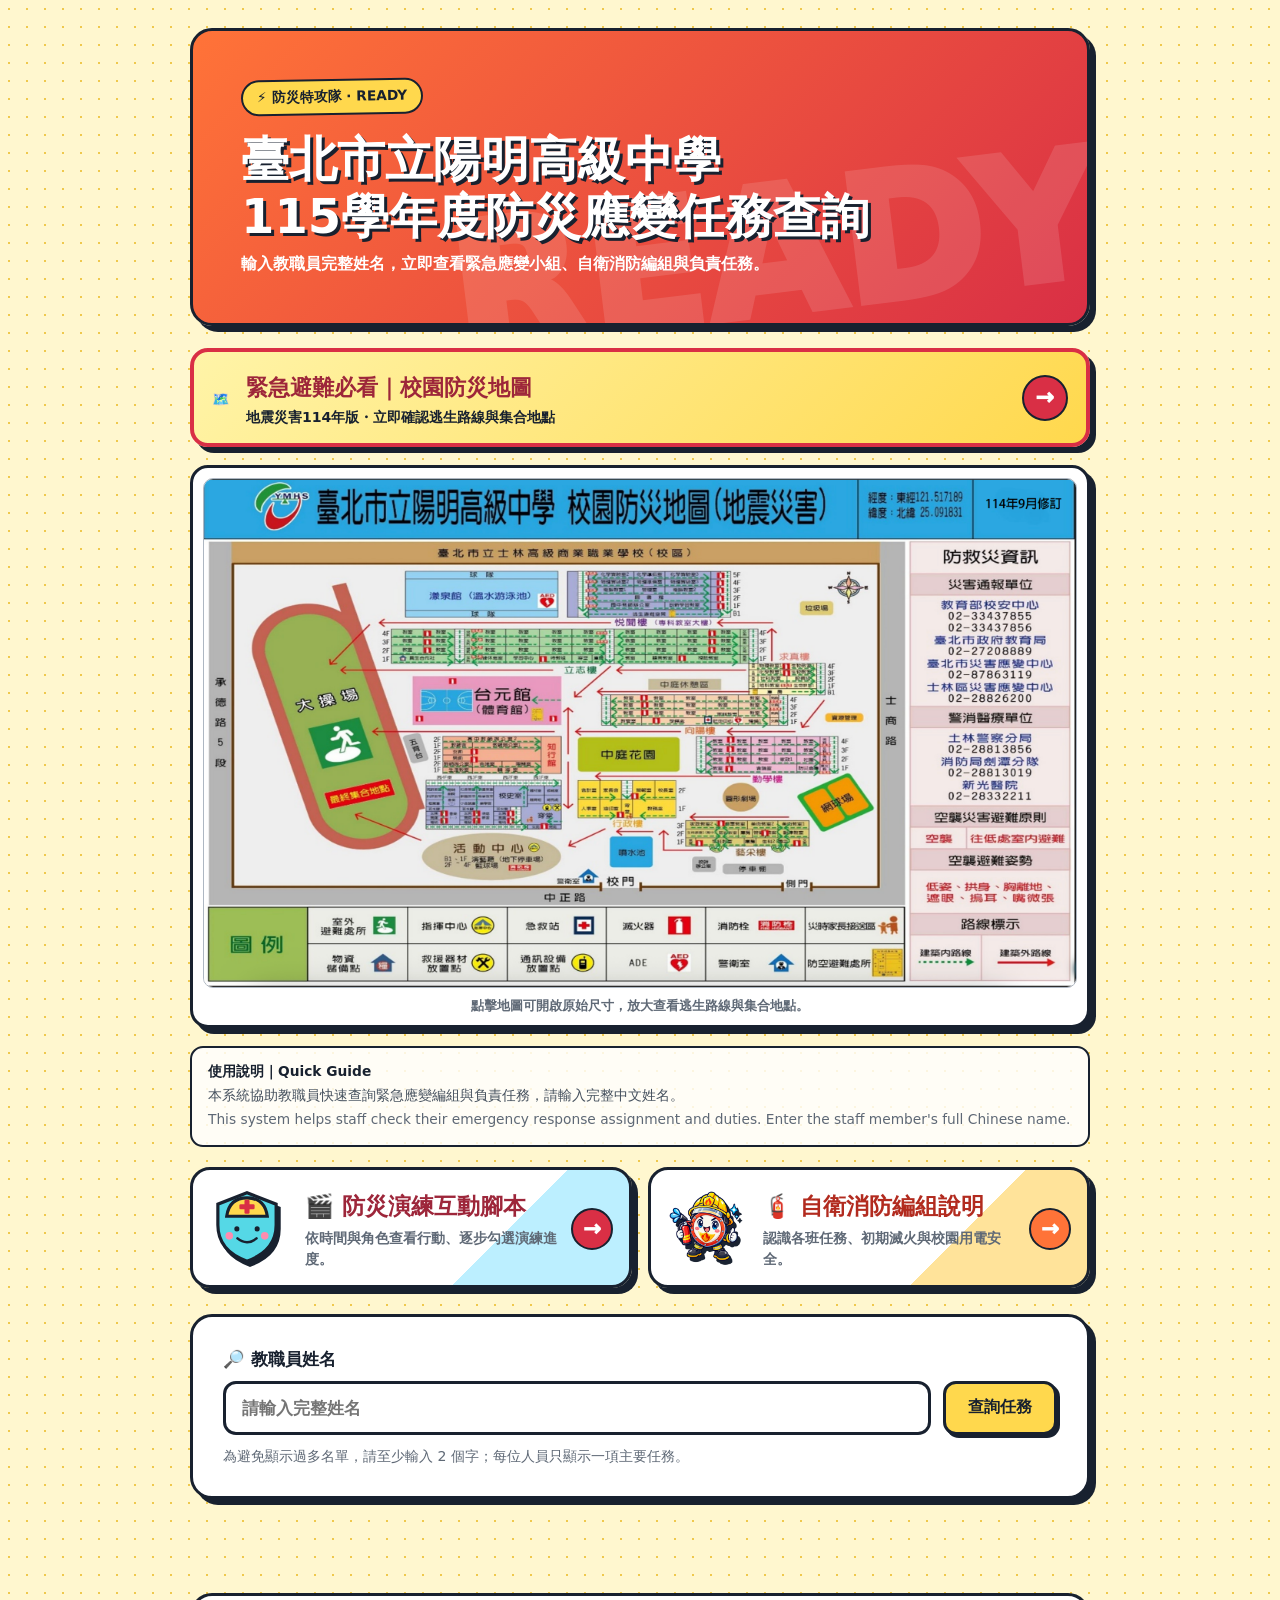
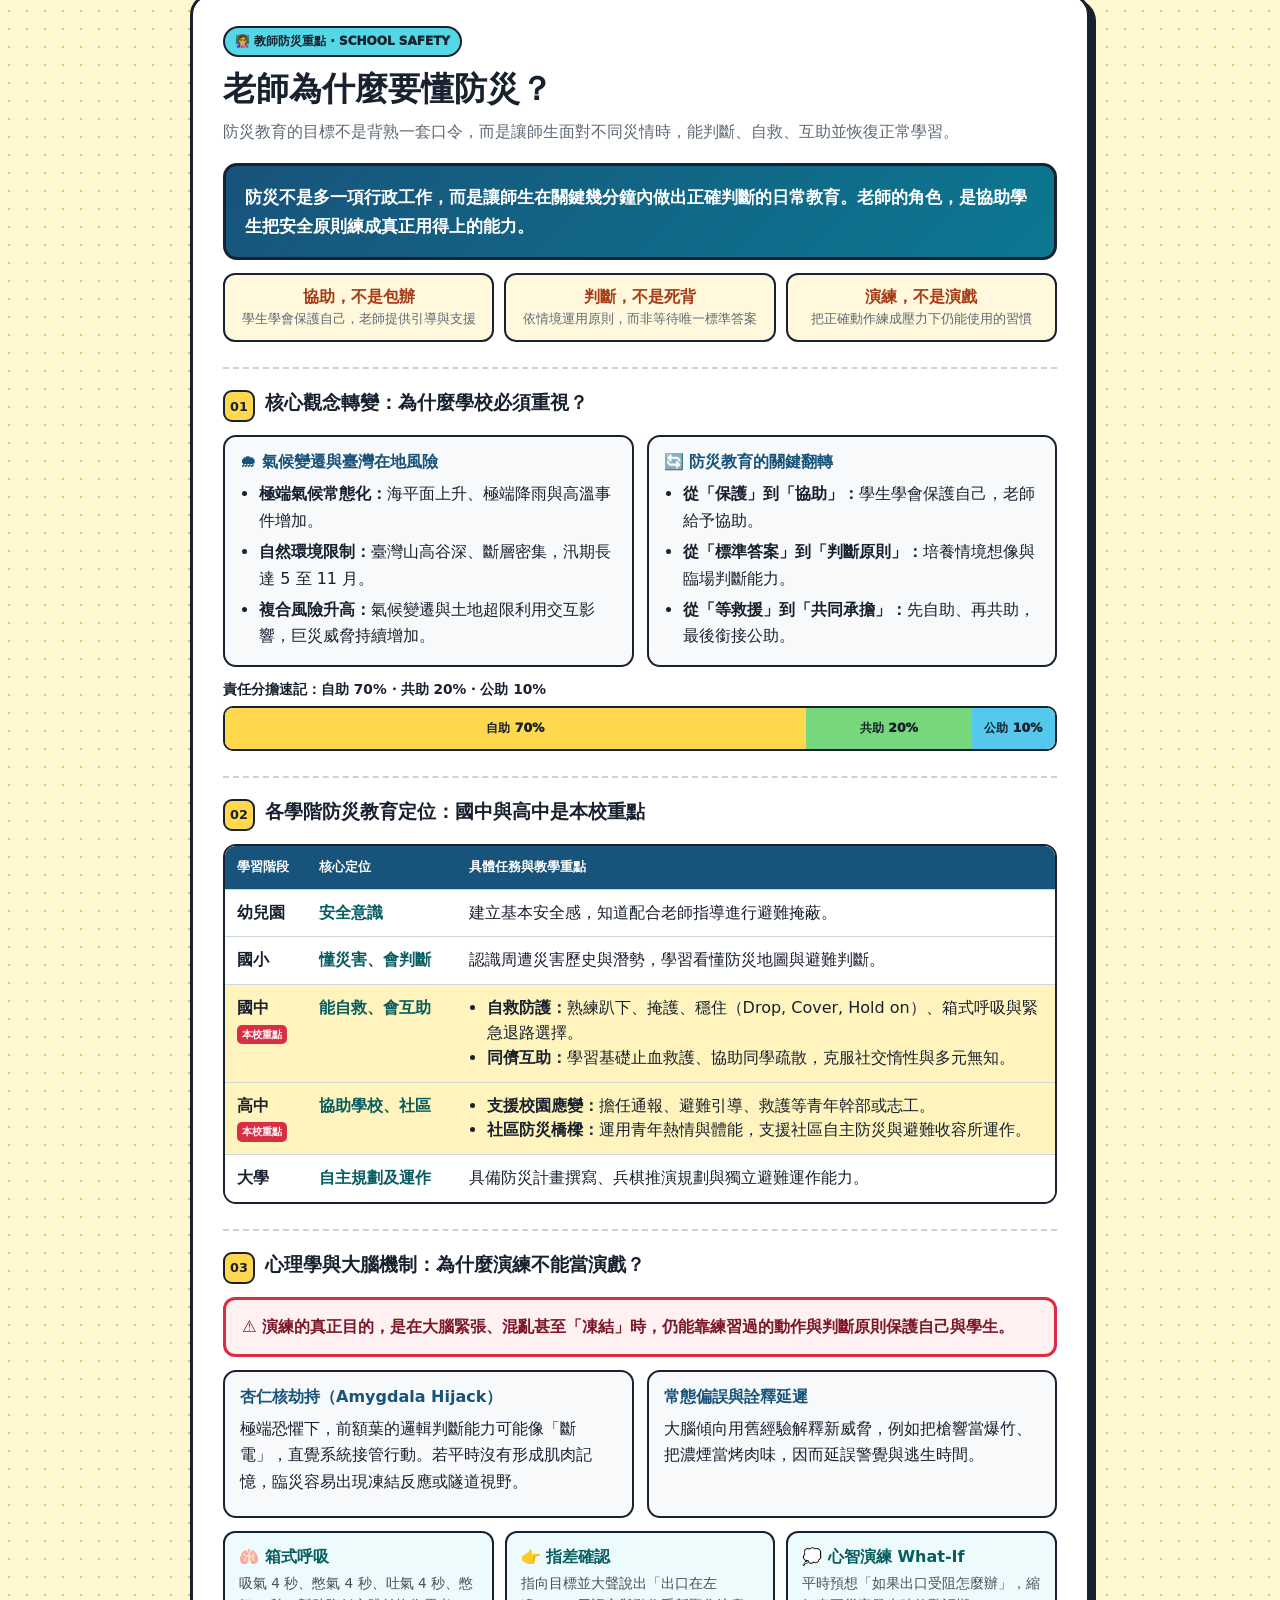
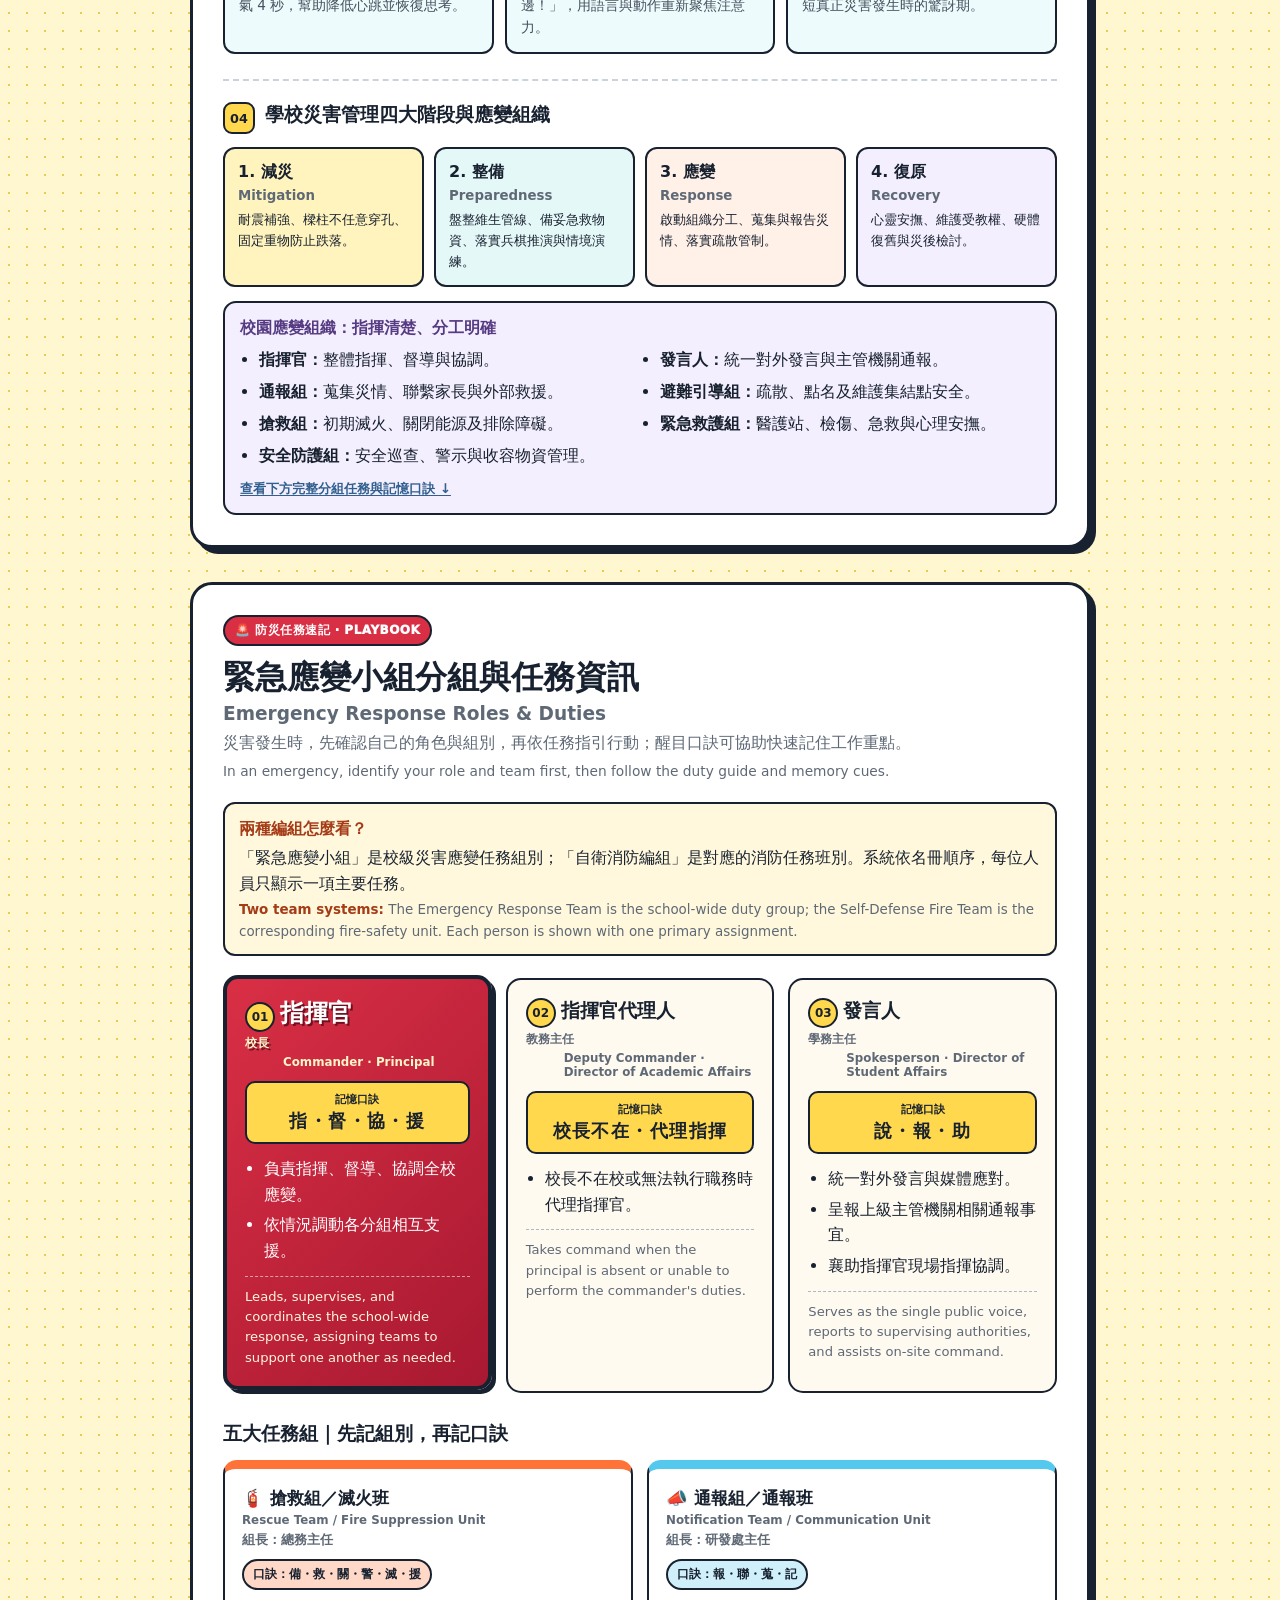
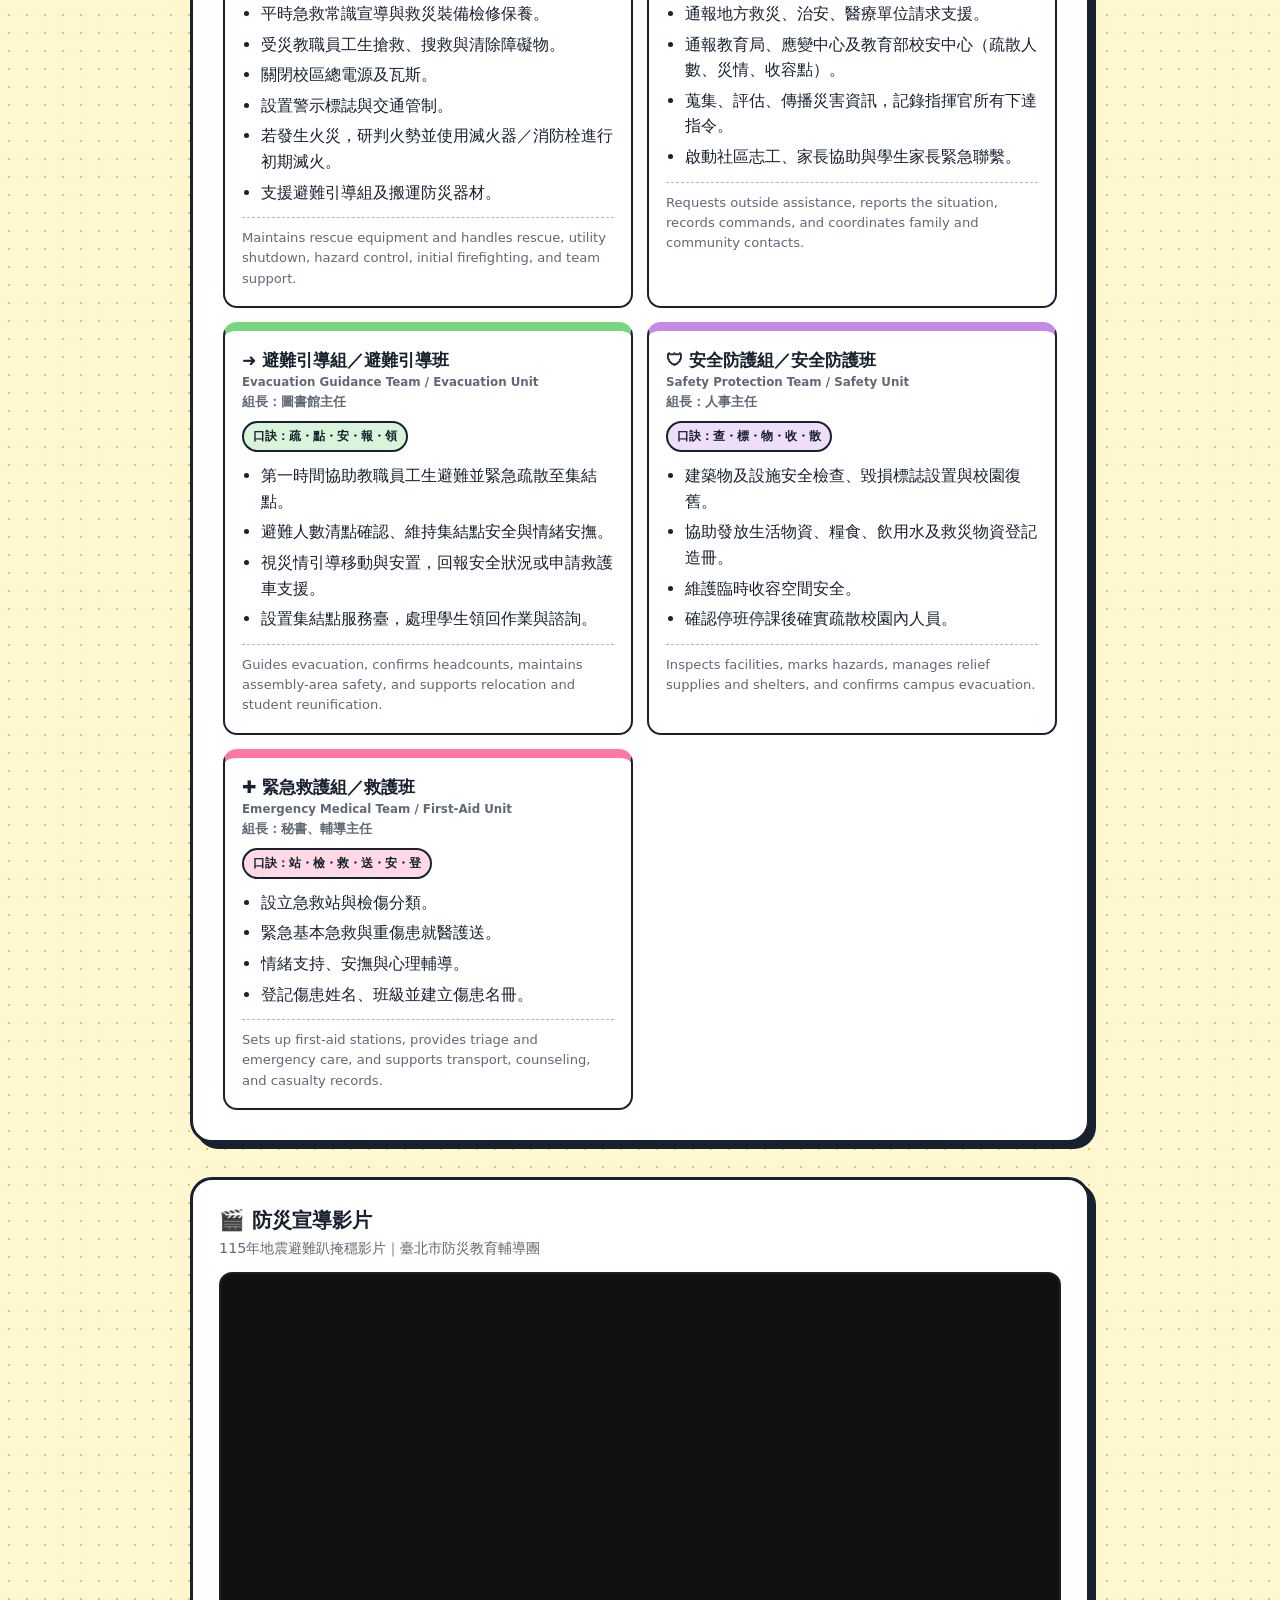
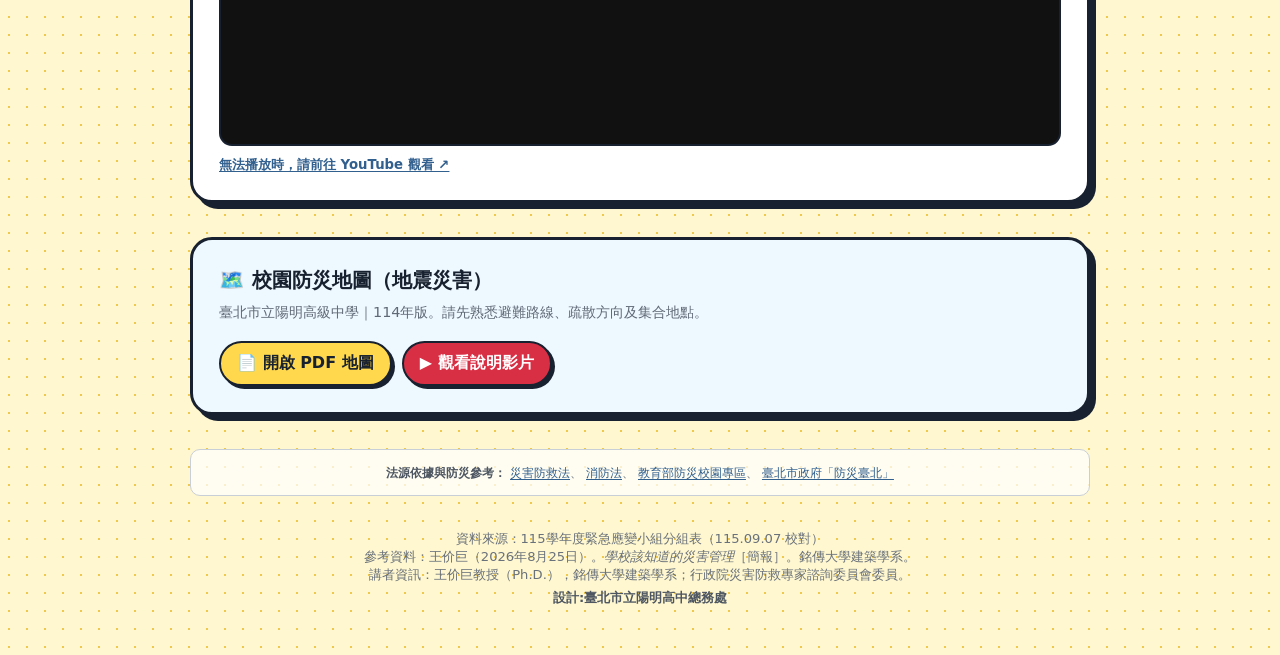
==== commit 5fc53a7a: "Display evacuation map prominently on homepage" ====
--- a/index.html
+++ b/index.html
@@ -72,6 +72,10 @@
     .map-alert strong { display: block; color: #9d263a; font-size: clamp(1.08rem, 3vw, 1.4rem); }
     .map-alert span { display: block; margin-top: 3px; font-size: .88rem; font-weight: 800; line-height: 1.45; }
     .map-alert-go { display: grid !important; place-items: center; width: 46px; height: 46px; margin: 0 !important; color: white; background: var(--red); border: 2px solid var(--ink); border-radius: 50%; font-size: 1.4rem !important; font-weight: 950 !important; }
+    .map-preview { margin: 18px 0 0; padding: 10px; background: white; border: var(--line); border-radius: 18px; box-shadow: var(--shadow); }
+    .map-preview a { display: block; }
+    .map-preview img { display: block; width: 100%; height: auto; border: 1px solid #aeb7c2; border-radius: 10px; }
+    .map-preview figcaption { margin-top: 9px; color: var(--muted); font-size: .82rem; font-weight: 750; text-align: center; }
     .quick-guide { margin-top: 18px; padding: 13px 16px; color: #46515e; background: rgb(255 255 255 / .82); border: 2px solid var(--ink); border-radius: 13px; font-size: .86rem; line-height: 1.55; }
     .quick-guide strong { display: block; margin-bottom: 3px; color: var(--ink); }
     .quick-guide p { margin: 2px 0; }
@@ -273,6 +277,13 @@
       <span class="map-alert-go" aria-hidden="true">→</span>
     </a>
 
+    <figure class="map-preview">
+      <a href="Evacuation%20Map.png" target="_blank" rel="noopener noreferrer" aria-label="開啟完整尺寸的校園防災地圖">
+        <img src="Evacuation%20Map.png" width="2270" height="1322" alt="臺北市立陽明高級中學校園防災地圖（地震災害），114年9月修訂" fetchpriority="high">
+      </a>
+      <figcaption>點擊地圖可開啟原始尺寸，放大查看逃生路線與集合地點。</figcaption>
+    </figure>
+
     <section class="quick-guide" aria-label="雙語使用說明">
       <strong>使用說明｜Quick Guide</strong>
       <p lang="zh-Hant-TW">本系統協助教職員快速查詢緊急應變編組與負責任務，請輸入完整中文姓名。</p>
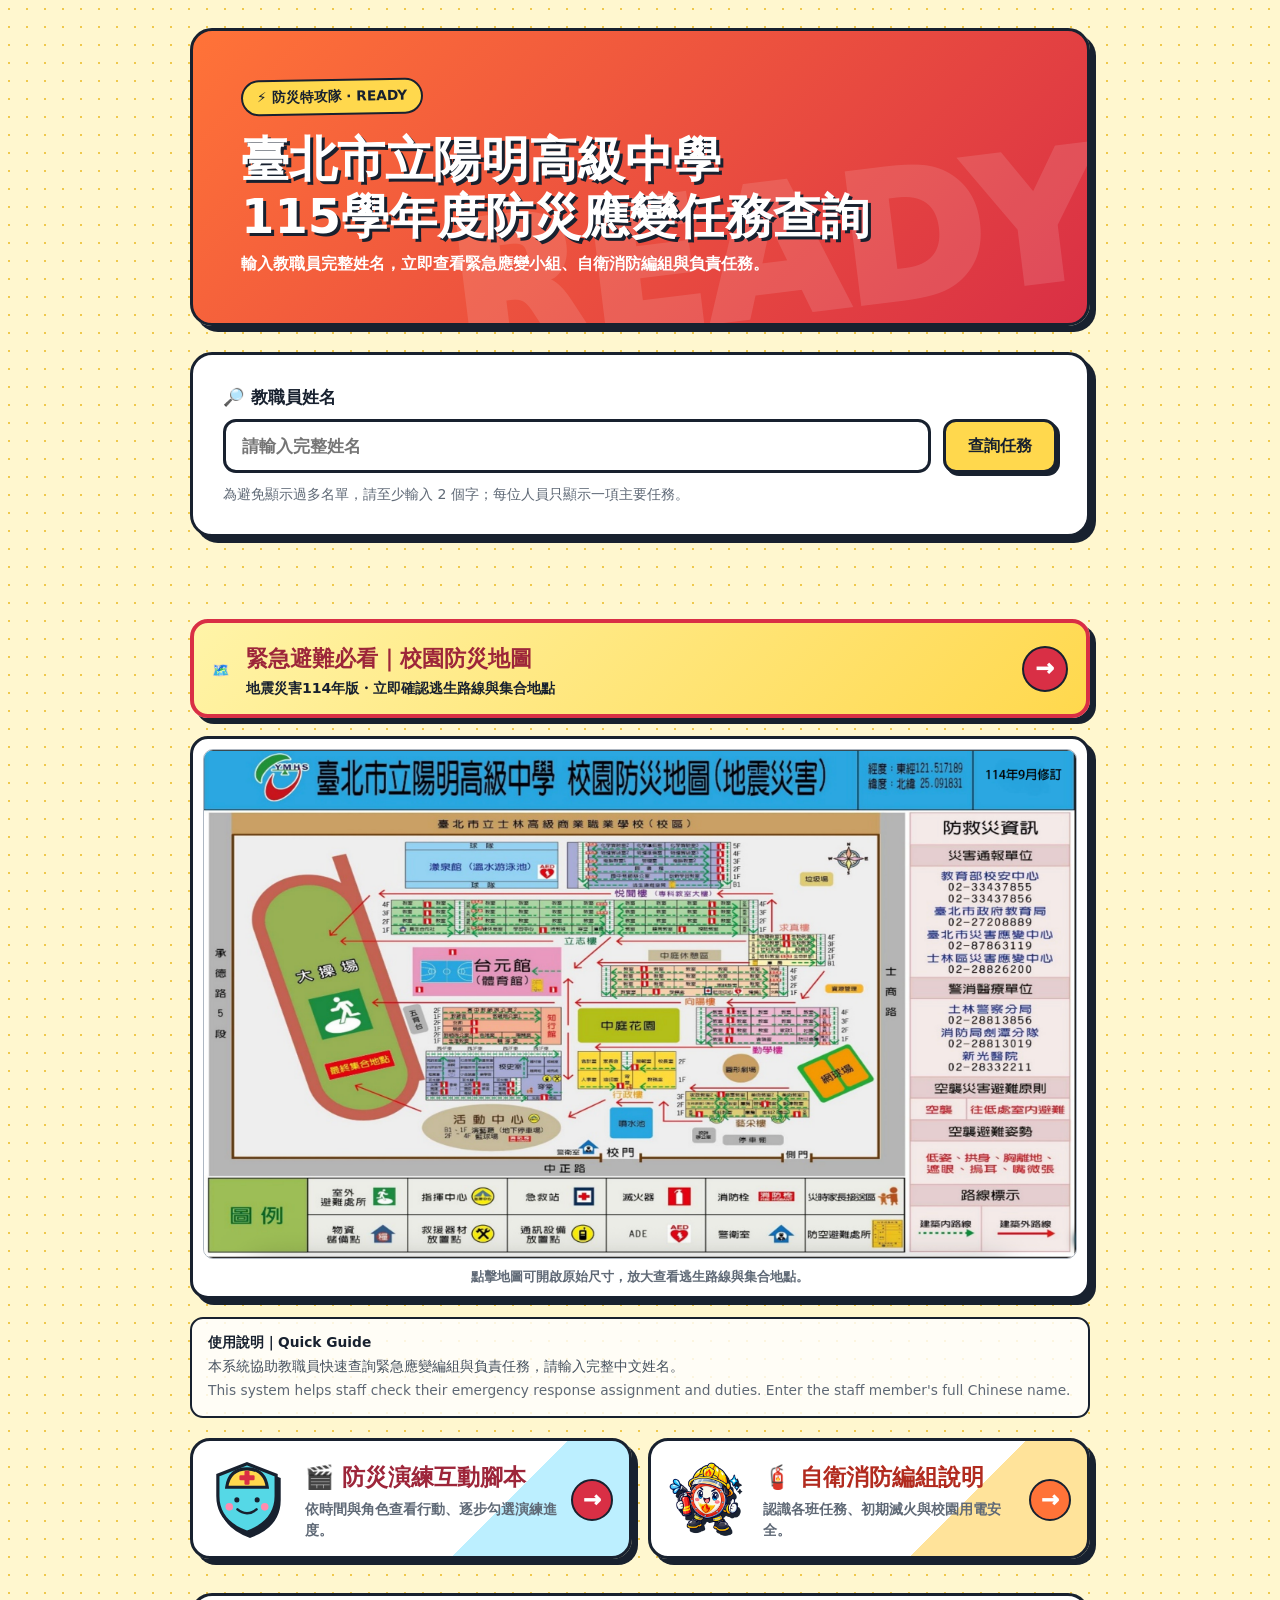
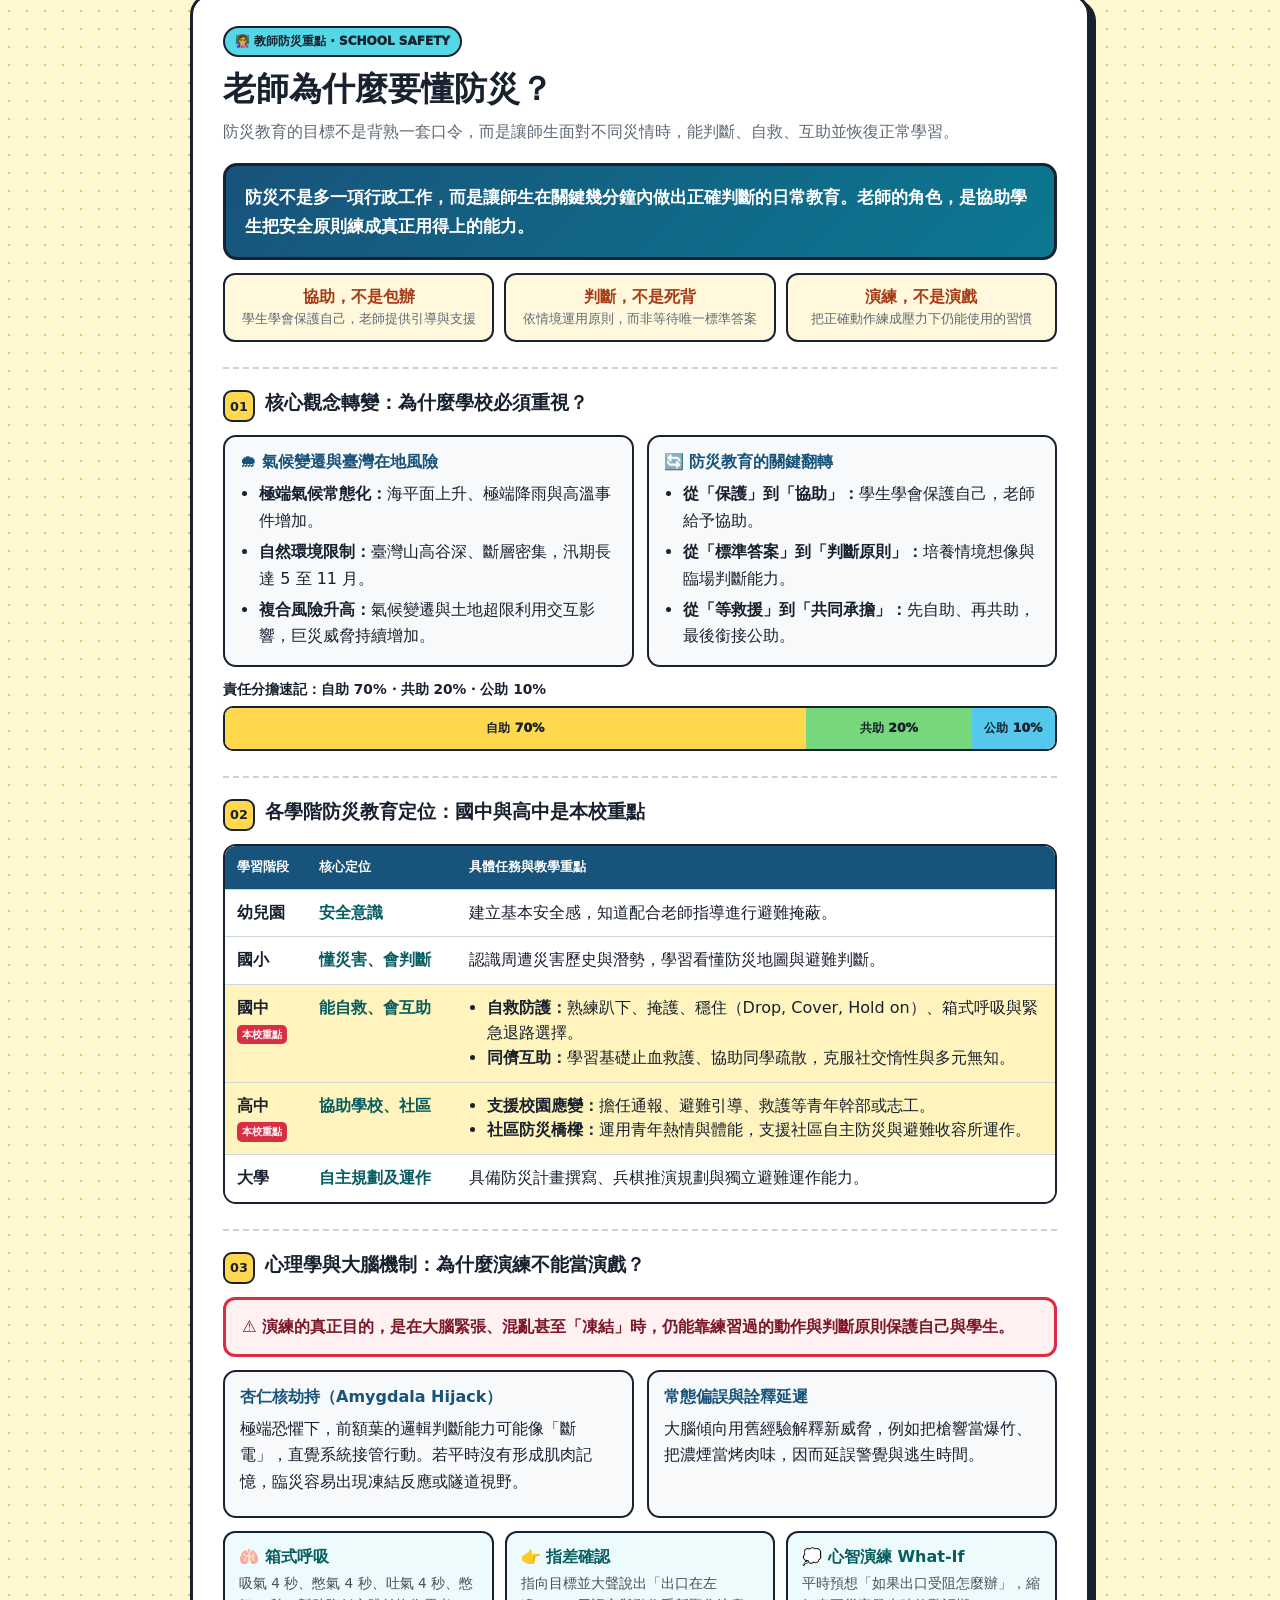
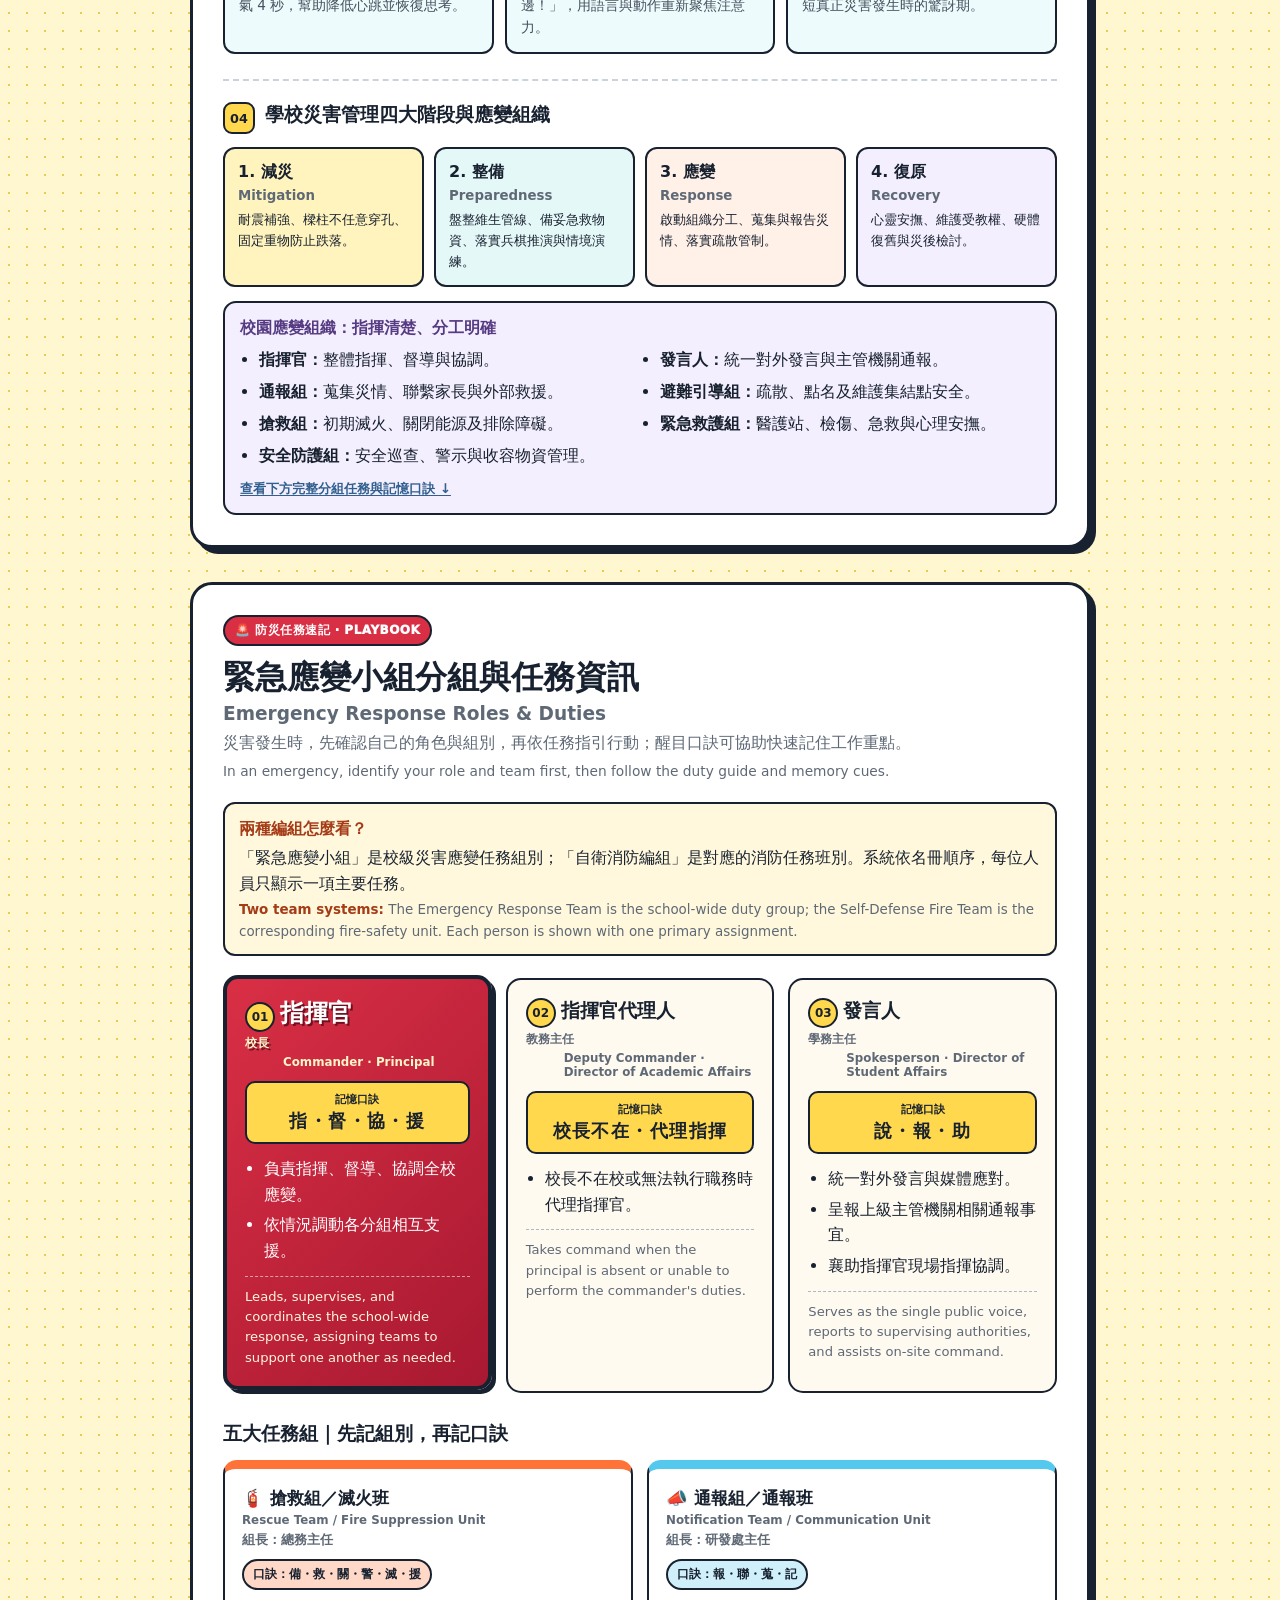
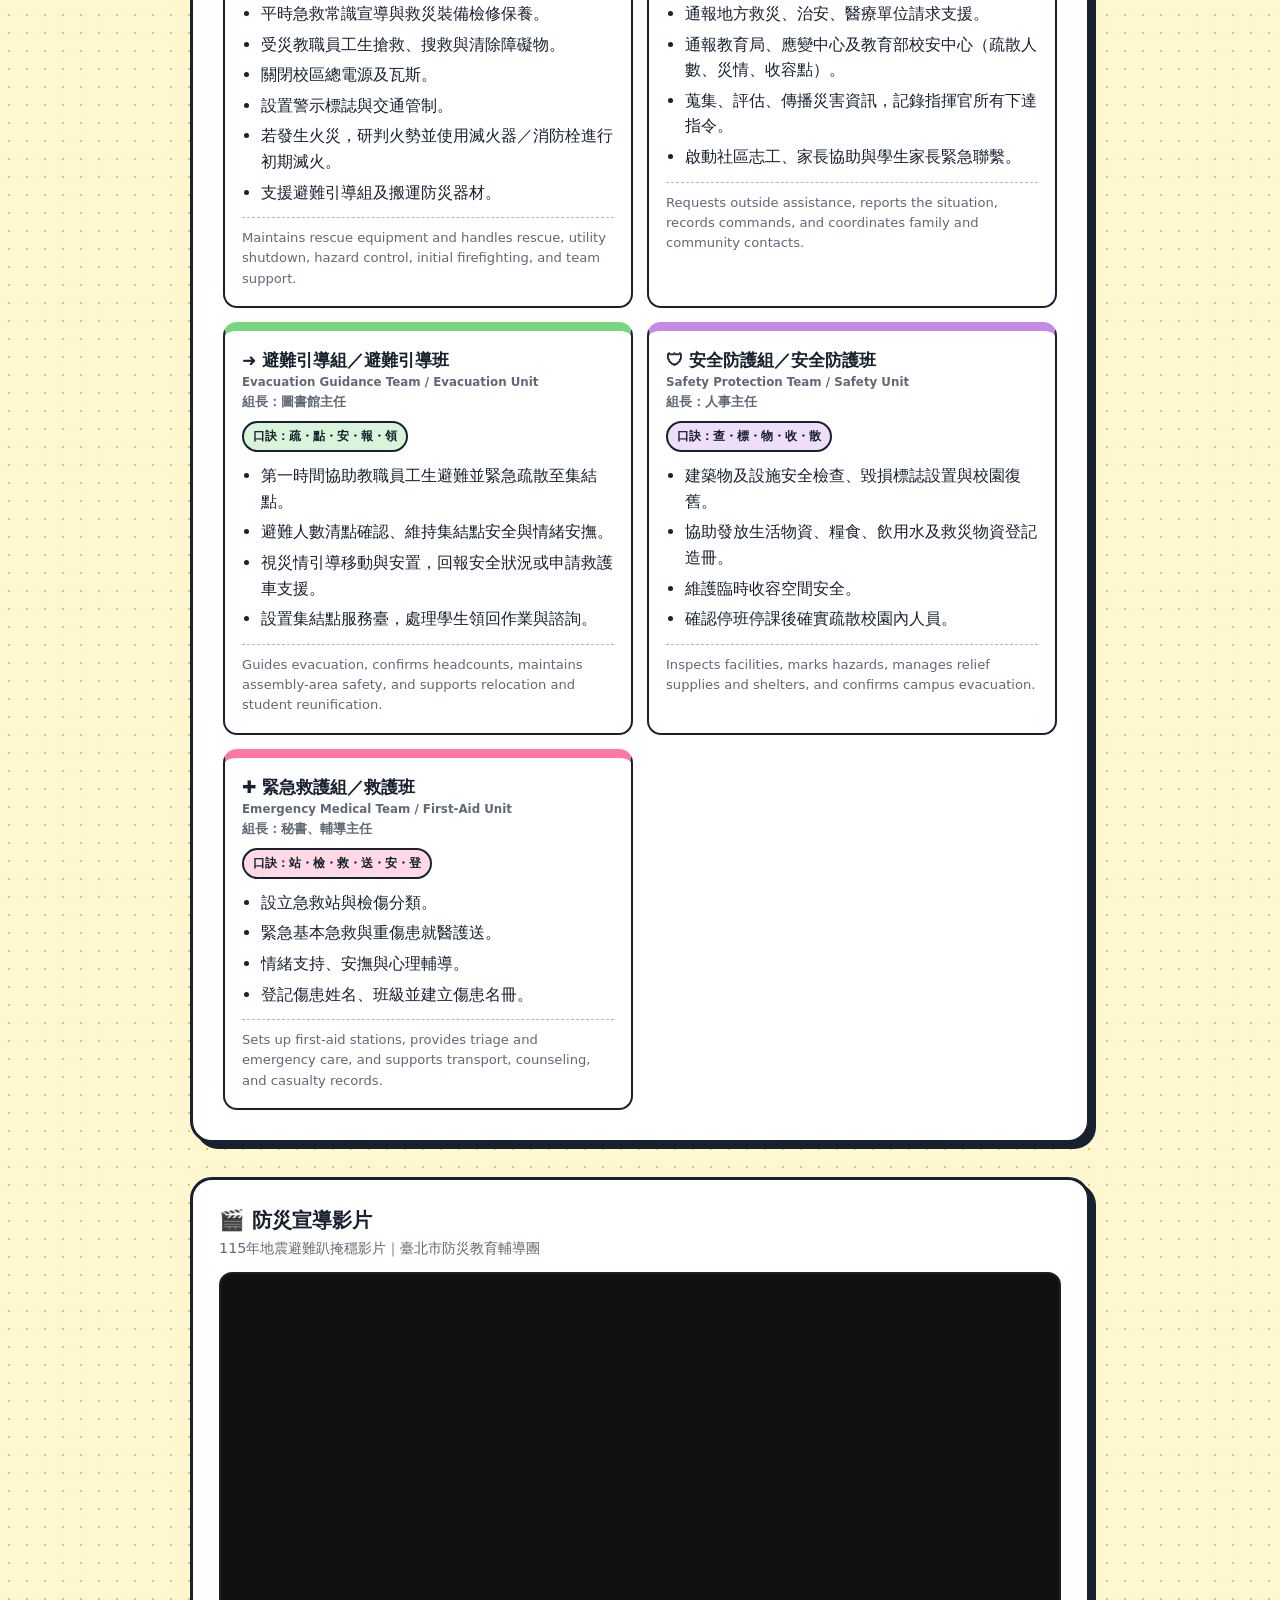
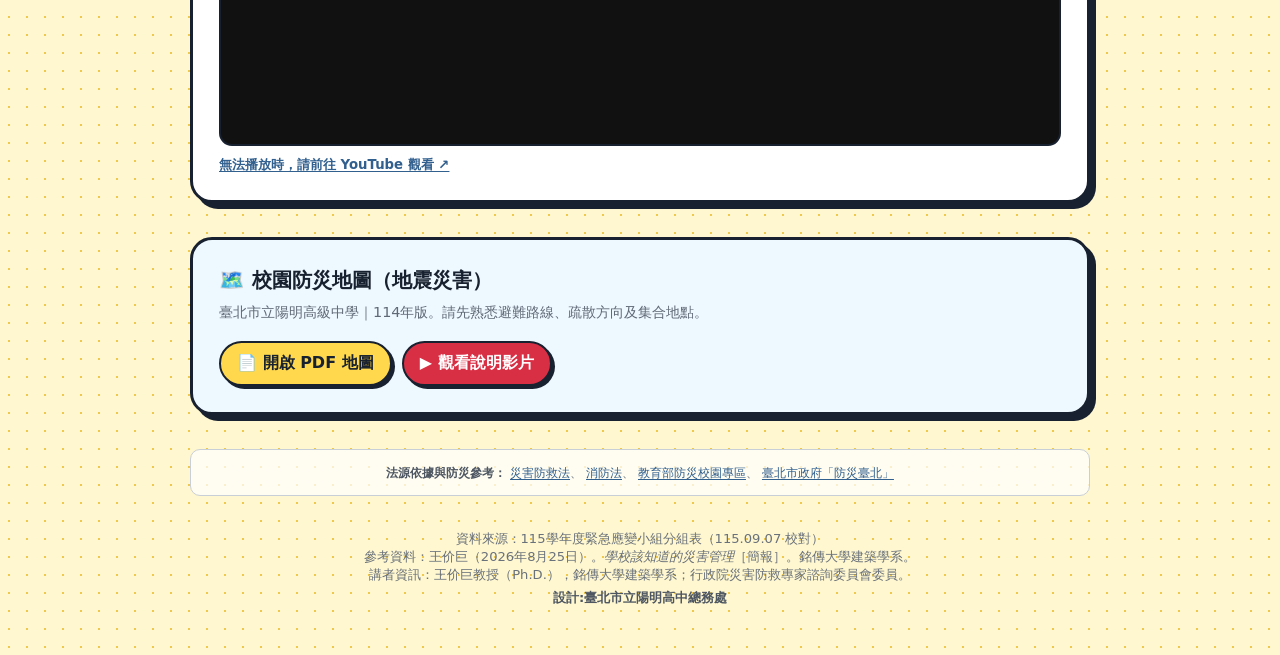
==== commit 49a09c8e: "Move staff lookup above evacuation map" ====
--- a/index.html
+++ b/index.html
@@ -271,6 +271,19 @@
       <p>輸入教職員完整姓名，立即查看緊急應變小組、自衛消防編組與負責任務。</p>
     </header>
 
+    <section class="panel" aria-labelledby="search-label">
+      <label id="search-label" for="name-input">🔎 教職員姓名</label>
+      <div class="search-row">
+        <input id="name-input" type="search" maxlength="20" autocomplete="off" placeholder="請輸入完整姓名" aria-describedby="search-help">
+        <button id="search-button" class="search-button" type="button">查詢任務</button>
+      </div>
+      <p id="search-help" class="helper">為避免顯示過多名單，請至少輸入 2 個字；每位人員只顯示一項主要任務。</p>
+    </section>
+
+    <div id="status" class="status" role="status" aria-live="polite"></div>
+    <div id="notice" class="notice" role="alert"></div>
+    <section id="results" class="results" aria-label="查詢結果"></section>
+
     <a class="map-alert" href="https://www.ymsh.tp.edu.tw/wp-content/uploads/doc/ym140/%E6%A0%A1%E5%9C%92%E9%98%B2%E7%81%BD%E5%9C%B0%E5%9C%96(%E5%9C%B0%E9%9C%87%E7%81%BD%E5%AE%B3)114%E5%B9%B4%E7%89%88.pdf" target="_blank" rel="noopener noreferrer" aria-label="開啟114年版校園防災地圖（地震災害）PDF">
       <span class="map-alert-icon" aria-hidden="true">🗺️</span>
       <span><strong>緊急避難必看｜校園防災地圖</strong><span>地震災害114年版・立即確認逃生路線與集合地點</span></span>
@@ -310,19 +323,6 @@
         <span class="go" aria-hidden="true">→</span>
       </a>
     </div>
-
-    <section class="panel" aria-labelledby="search-label">
-      <label id="search-label" for="name-input">🔎 教職員姓名</label>
-      <div class="search-row">
-        <input id="name-input" type="search" maxlength="20" autocomplete="off" placeholder="請輸入完整姓名" aria-describedby="search-help">
-        <button id="search-button" class="search-button" type="button">查詢任務</button>
-      </div>
-      <p id="search-help" class="helper">為避免顯示過多名單，請至少輸入 2 個字；每位人員只顯示一項主要任務。</p>
-    </section>
-
-    <div id="status" class="status" role="status" aria-live="polite"></div>
-    <div id="notice" class="notice" role="alert"></div>
-    <section id="results" class="results" aria-label="查詢結果"></section>
 
     <section class="teacher-guide" aria-labelledby="teacher-guide-title">
       <header class="teacher-guide-head">
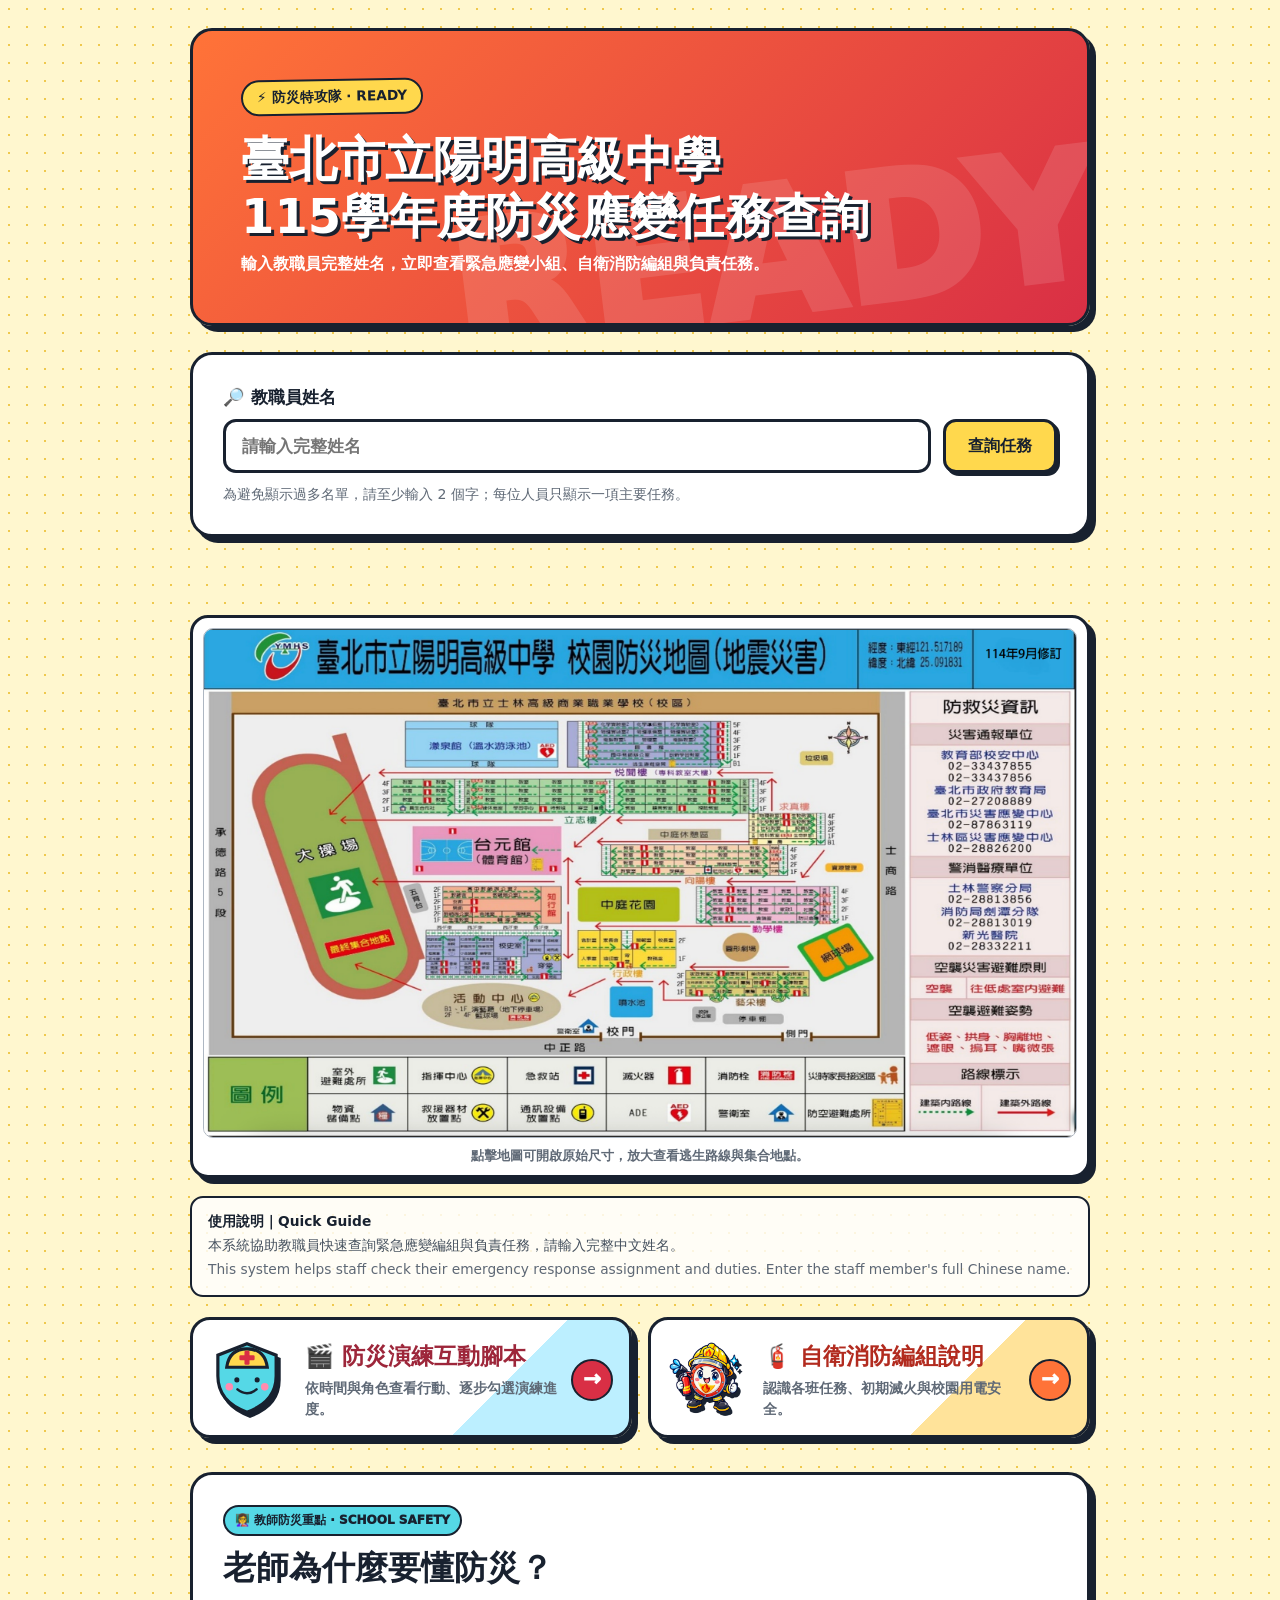
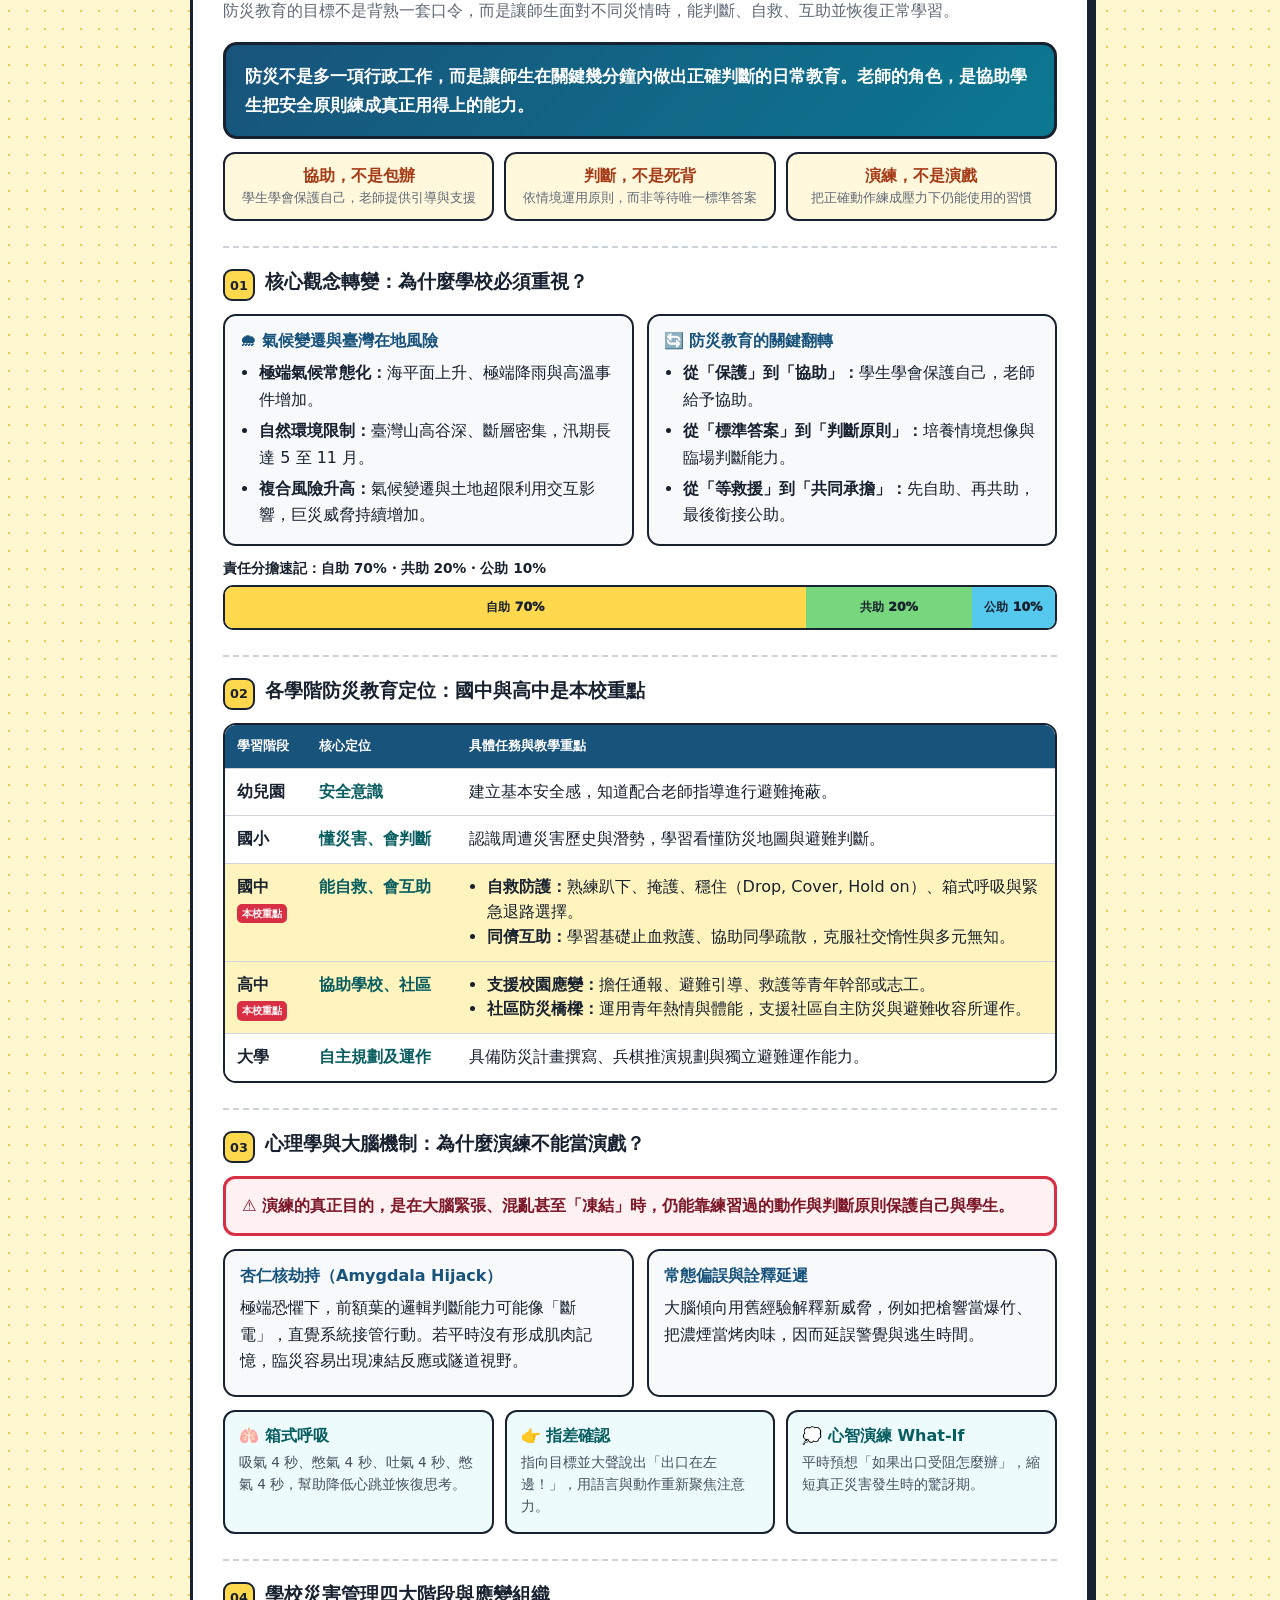
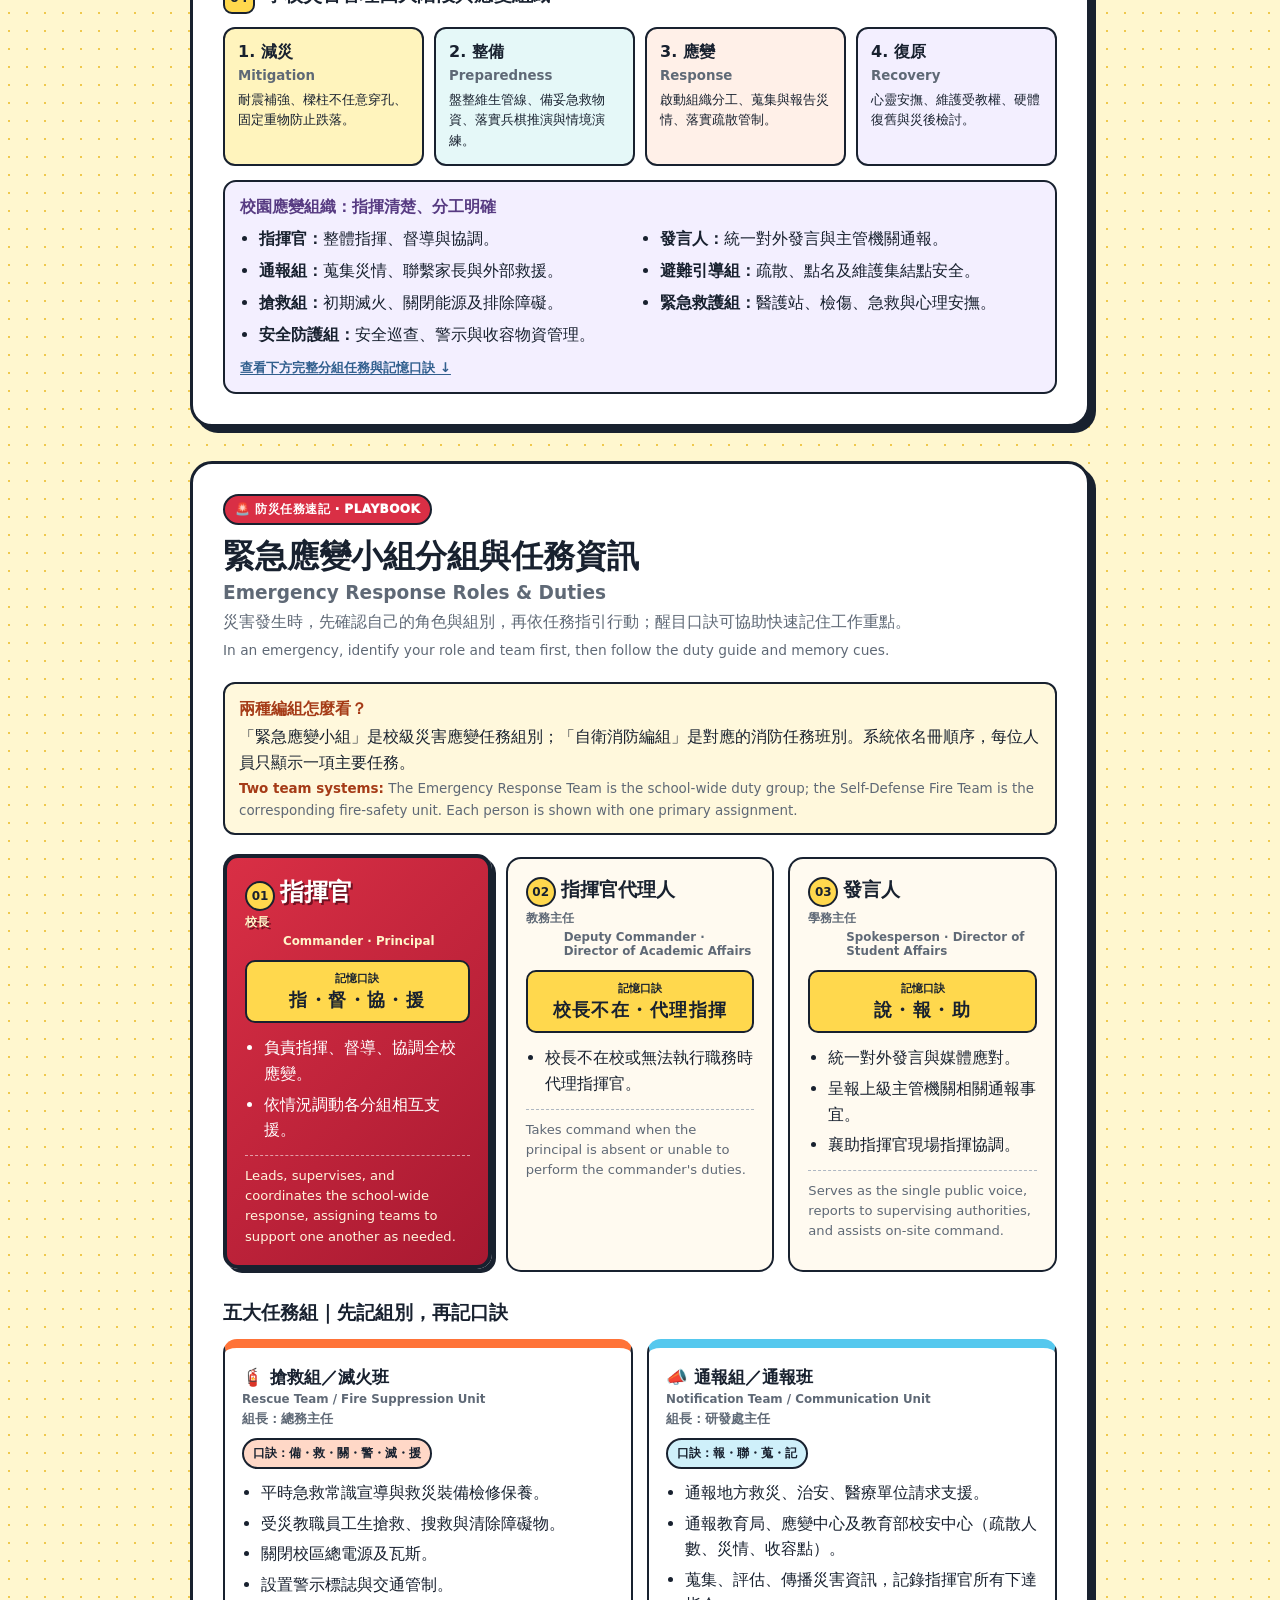
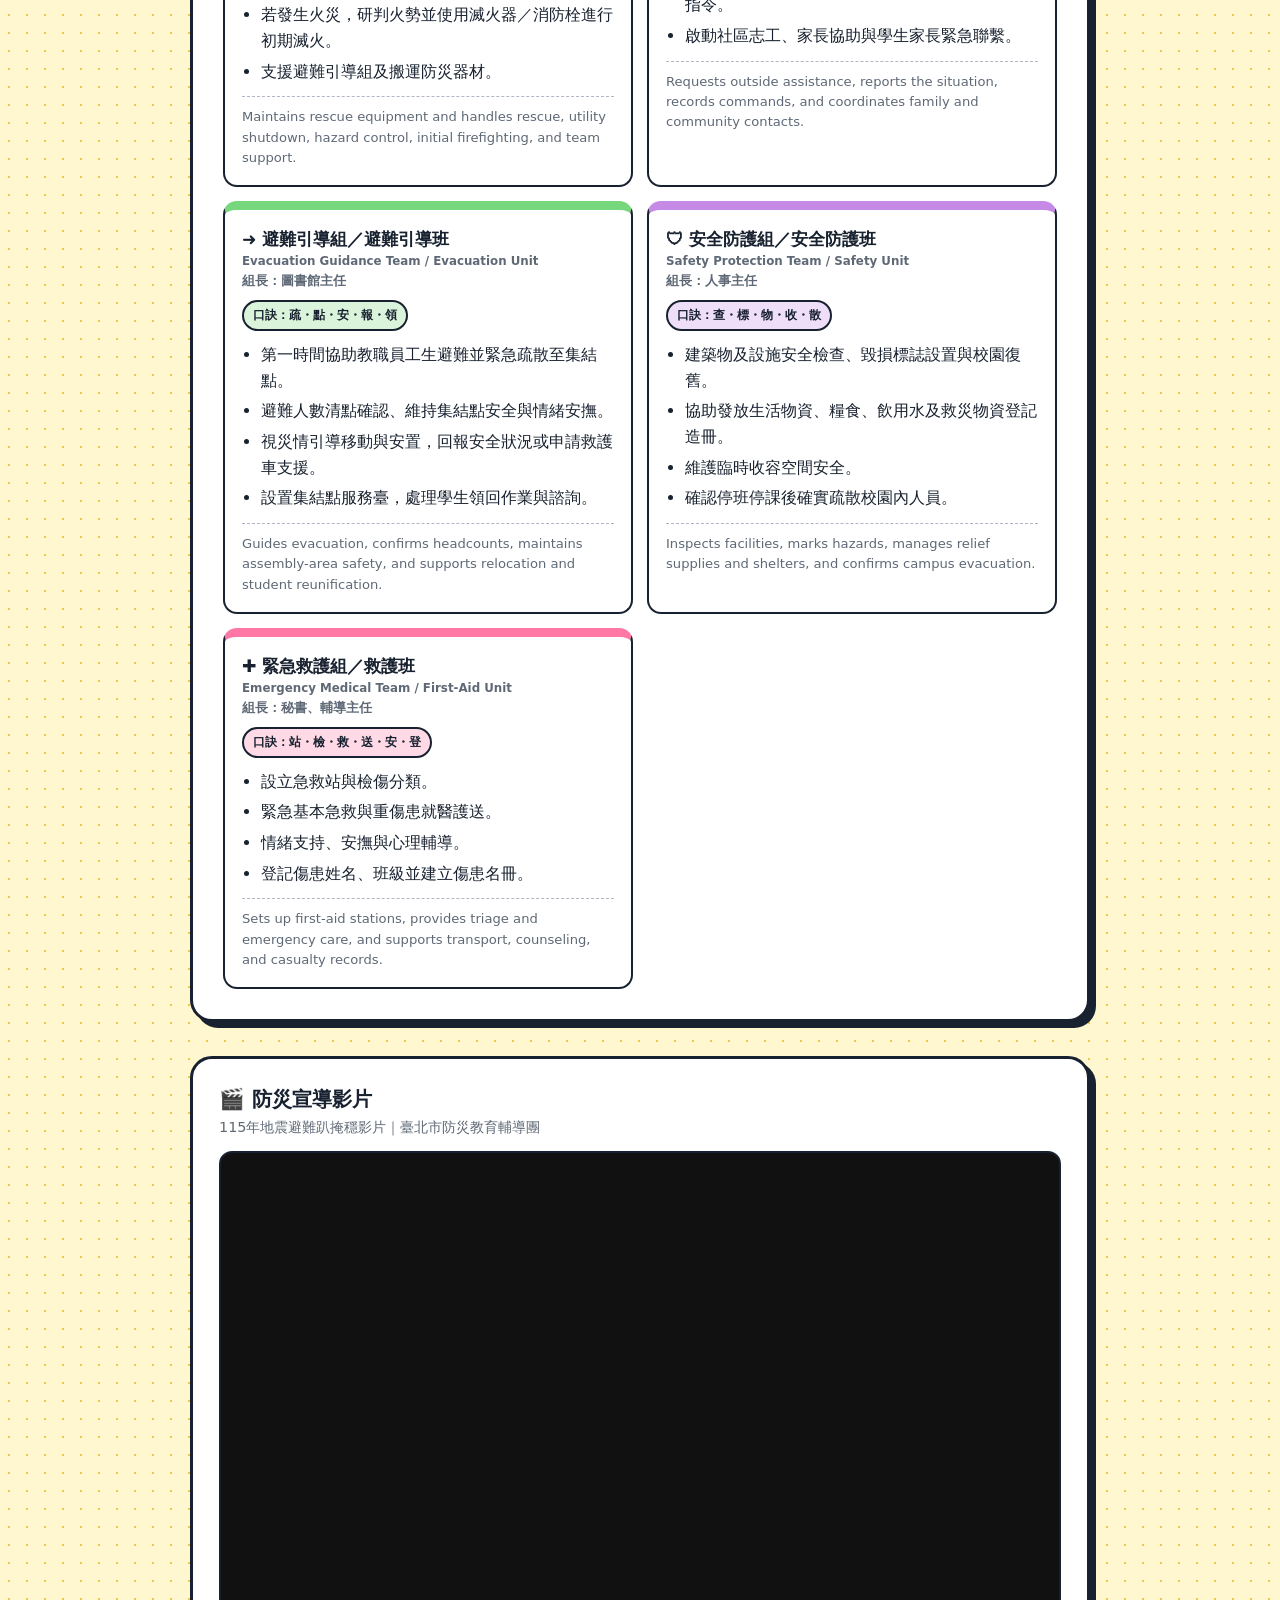
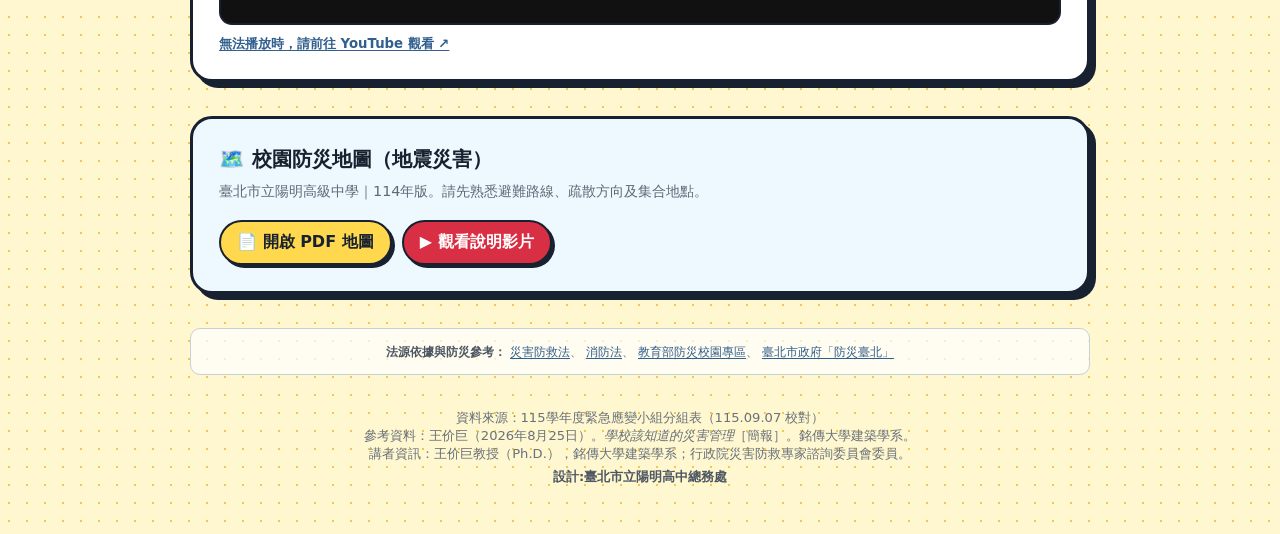
==== commit 1779461c: "Remove redundant evacuation map banner" ====
--- a/index.html
+++ b/index.html
@@ -66,12 +66,6 @@
     }
     h1 { position: relative; z-index: 1; margin: 16px 0 10px; font-size: clamp(1.8rem, 5vw, 3rem); line-height: 1.18; text-shadow: 3px 3px 0 var(--ink); }
     .hero p { position: relative; z-index: 1; max-width: 650px; margin: 0; font-weight: 700; }
-    .map-alert { display: grid; grid-template-columns: auto 1fr auto; align-items: center; gap: 16px; margin-top: 22px; padding: 16px 18px; color: var(--ink); background: linear-gradient(135deg, #fff4a8, var(--yellow)); border: 4px solid var(--red); border-radius: 18px; box-shadow: 6px 6px 0 var(--ink); text-decoration: none; transition: transform .15s, box-shadow .15s; }
-    .map-alert:hover { transform: translate(-2px, -2px); box-shadow: 9px 9px 0 var(--ink); }
-    .map-alert-icon { font-size: clamp(2.2rem, 7vw, 3.4rem); line-height: 1; }
-    .map-alert strong { display: block; color: #9d263a; font-size: clamp(1.08rem, 3vw, 1.4rem); }
-    .map-alert span { display: block; margin-top: 3px; font-size: .88rem; font-weight: 800; line-height: 1.45; }
-    .map-alert-go { display: grid !important; place-items: center; width: 46px; height: 46px; margin: 0 !important; color: white; background: var(--red); border: 2px solid var(--ink); border-radius: 50%; font-size: 1.4rem !important; font-weight: 950 !important; }
     .map-preview { margin: 18px 0 0; padding: 10px; background: white; border: var(--line); border-radius: 18px; box-shadow: var(--shadow); }
     .map-preview a { display: block; }
     .map-preview img { display: block; width: 100%; height: auto; border: 1px solid #aeb7c2; border-radius: 10px; }
@@ -248,8 +242,6 @@
       .hero, .panel, .result-card, .notice, .teacher-guide, .mission-handbook, .video-card, .map-resource { border-radius: 16px; box-shadow: 4px 4px 0 var(--ink); }
       .search-row { flex-direction: column; }
       .search-button { width: 100%; }
-      .map-alert { grid-template-columns: auto 1fr; gap: 11px; }
-      .map-alert-go { display: none !important; }
       .facts { grid-template-columns: 1fr; }
       .guide-principles, .module-grid, .technique-grid, .org-brief ul { grid-template-columns: 1fr; }
       .cycle-grid { grid-template-columns: repeat(2, 1fr); }
@@ -283,12 +275,6 @@
     <div id="status" class="status" role="status" aria-live="polite"></div>
     <div id="notice" class="notice" role="alert"></div>
     <section id="results" class="results" aria-label="查詢結果"></section>
-
-    <a class="map-alert" href="https://www.ymsh.tp.edu.tw/wp-content/uploads/doc/ym140/%E6%A0%A1%E5%9C%92%E9%98%B2%E7%81%BD%E5%9C%B0%E5%9C%96(%E5%9C%B0%E9%9C%87%E7%81%BD%E5%AE%B3)114%E5%B9%B4%E7%89%88.pdf" target="_blank" rel="noopener noreferrer" aria-label="開啟114年版校園防災地圖（地震災害）PDF">
-      <span class="map-alert-icon" aria-hidden="true">🗺️</span>
-      <span><strong>緊急避難必看｜校園防災地圖</strong><span>地震災害114年版・立即確認逃生路線與集合地點</span></span>
-      <span class="map-alert-go" aria-hidden="true">→</span>
-    </a>
 
     <figure class="map-preview">
       <a href="Evacuation%20Map.png" target="_blank" rel="noopener noreferrer" aria-label="開啟完整尺寸的校園防災地圖">
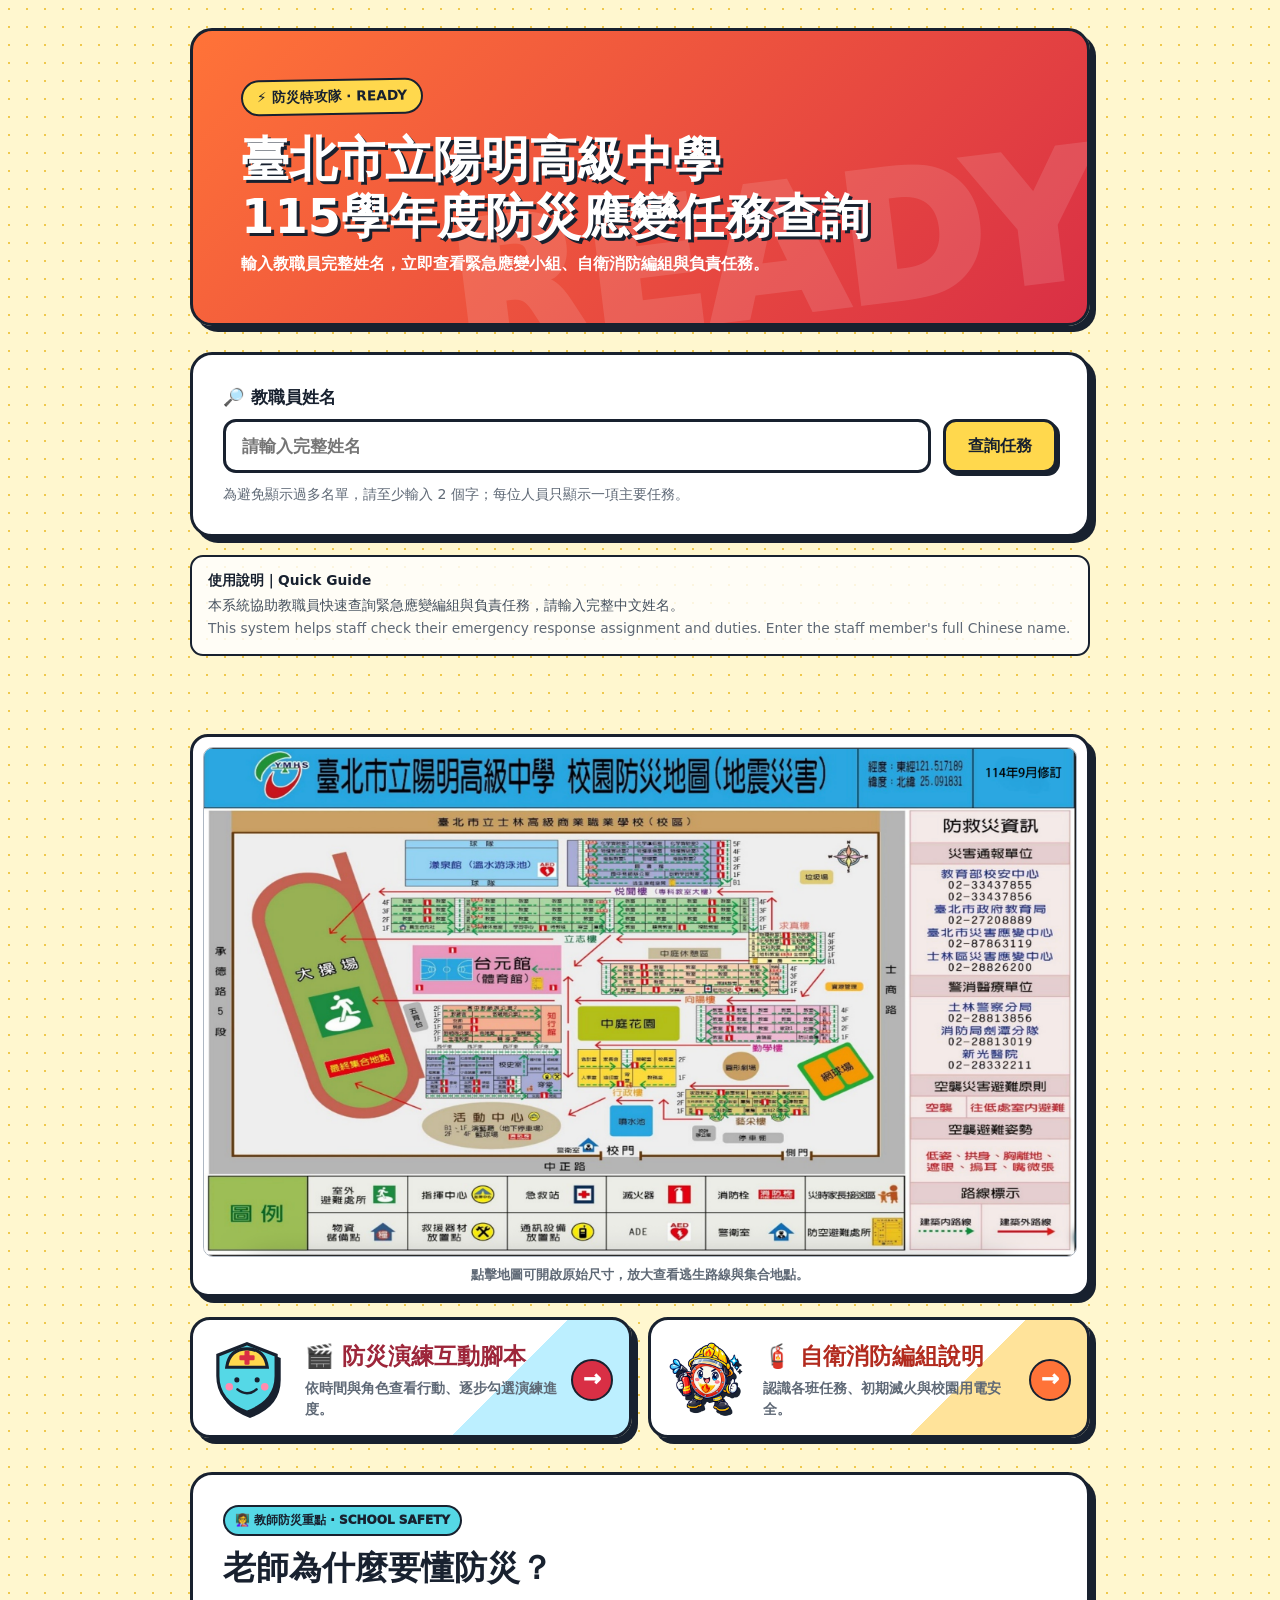
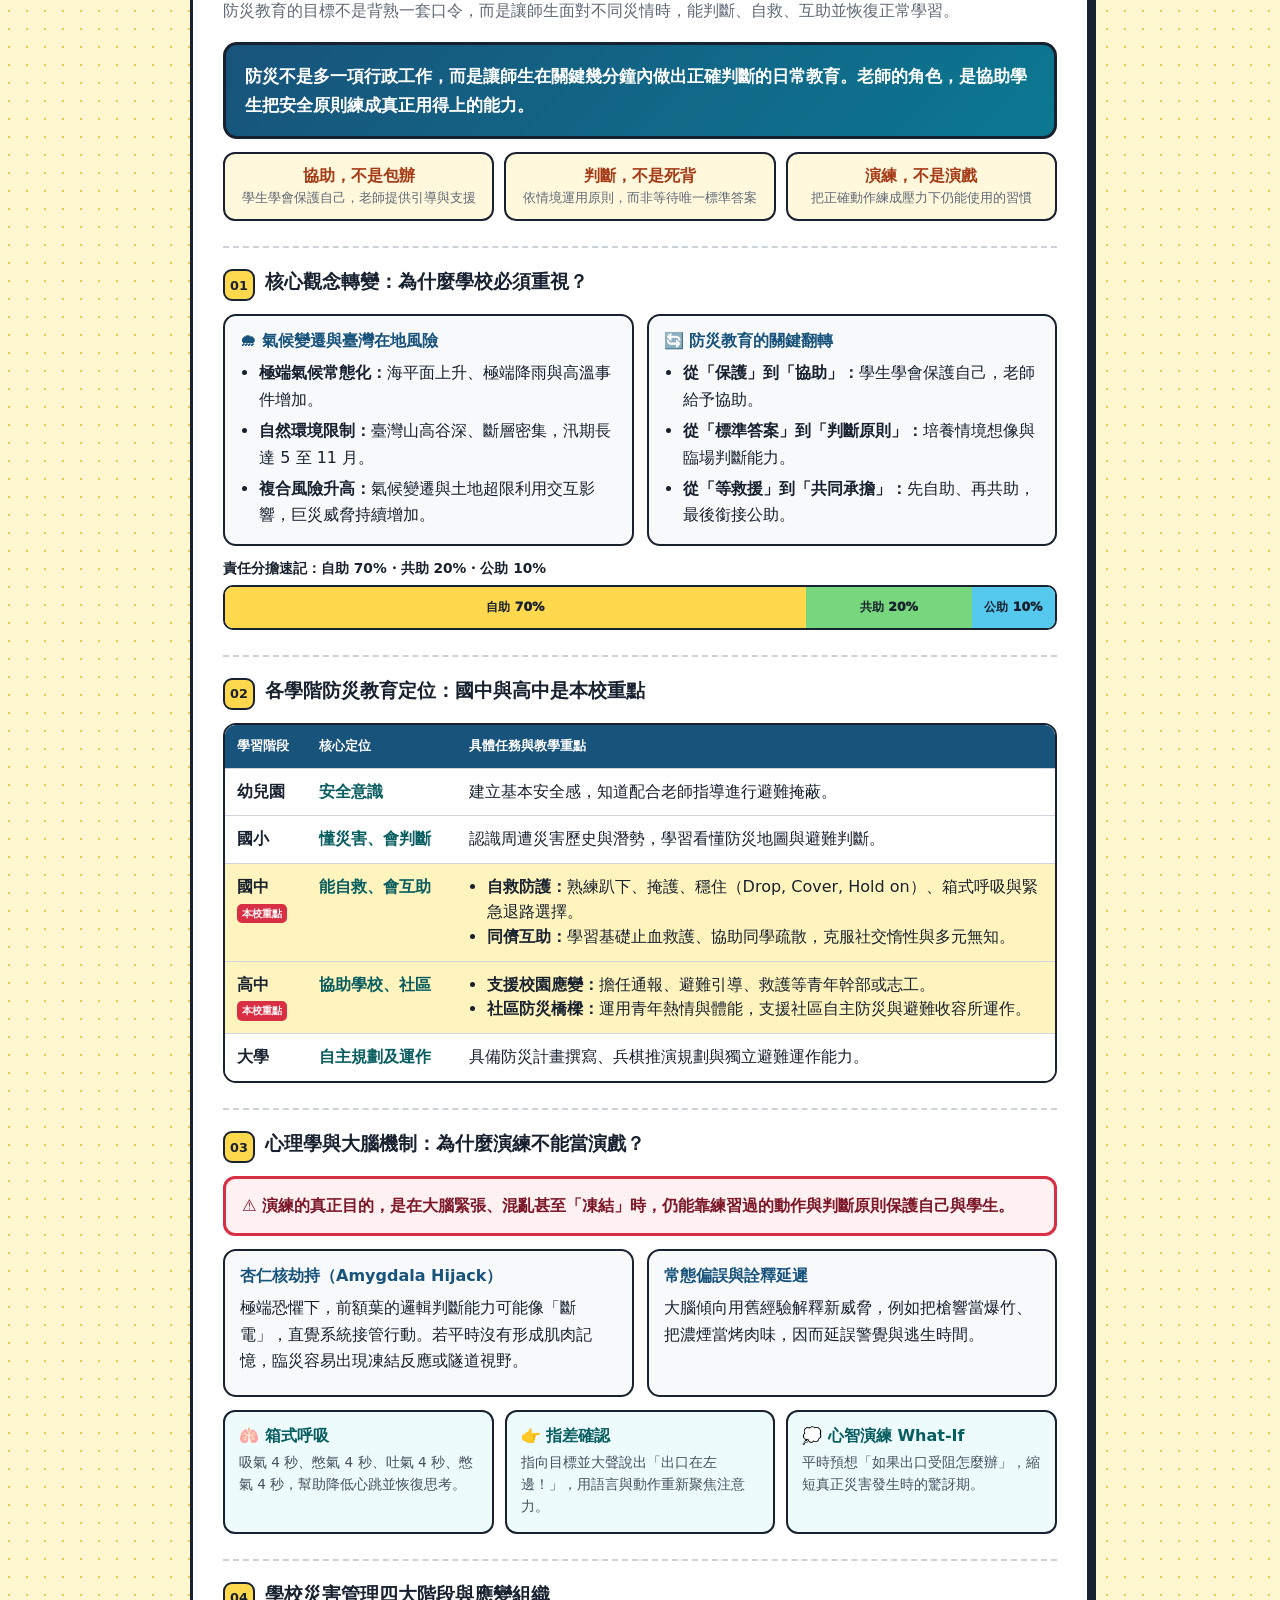
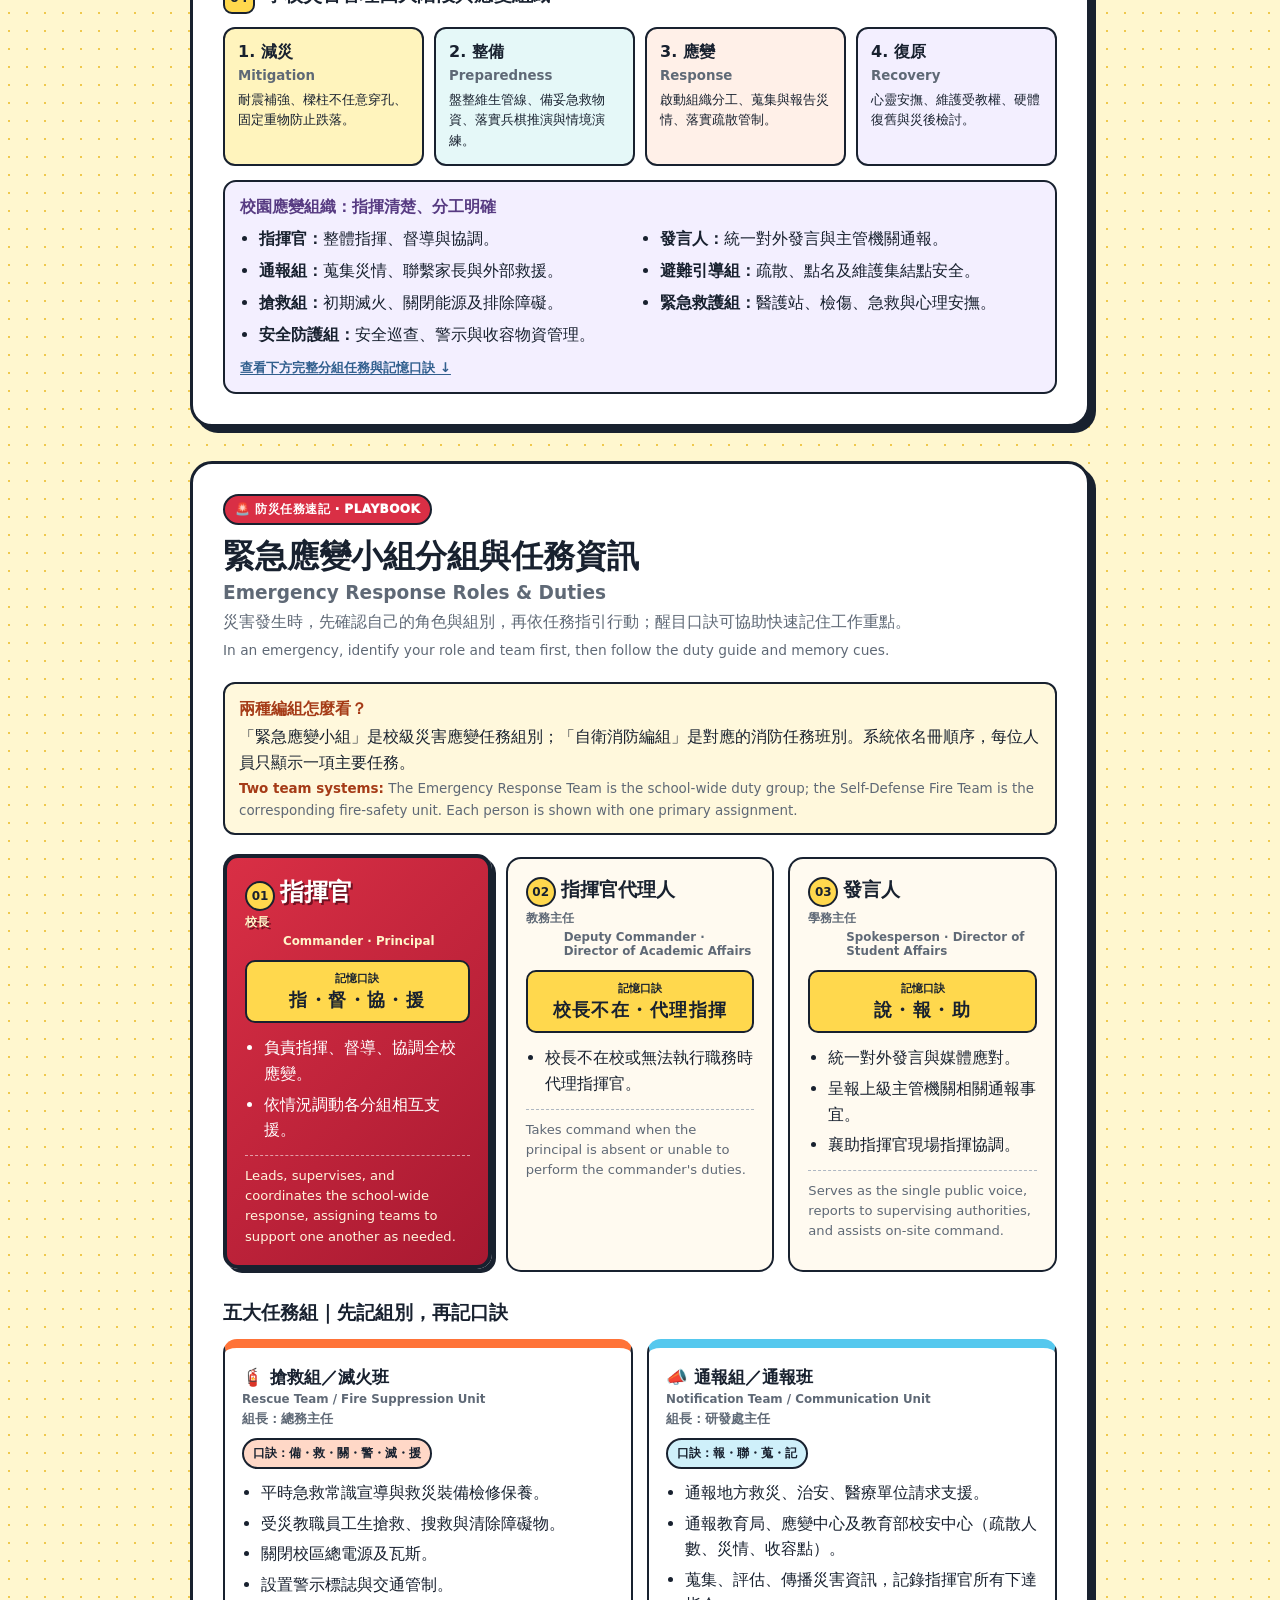
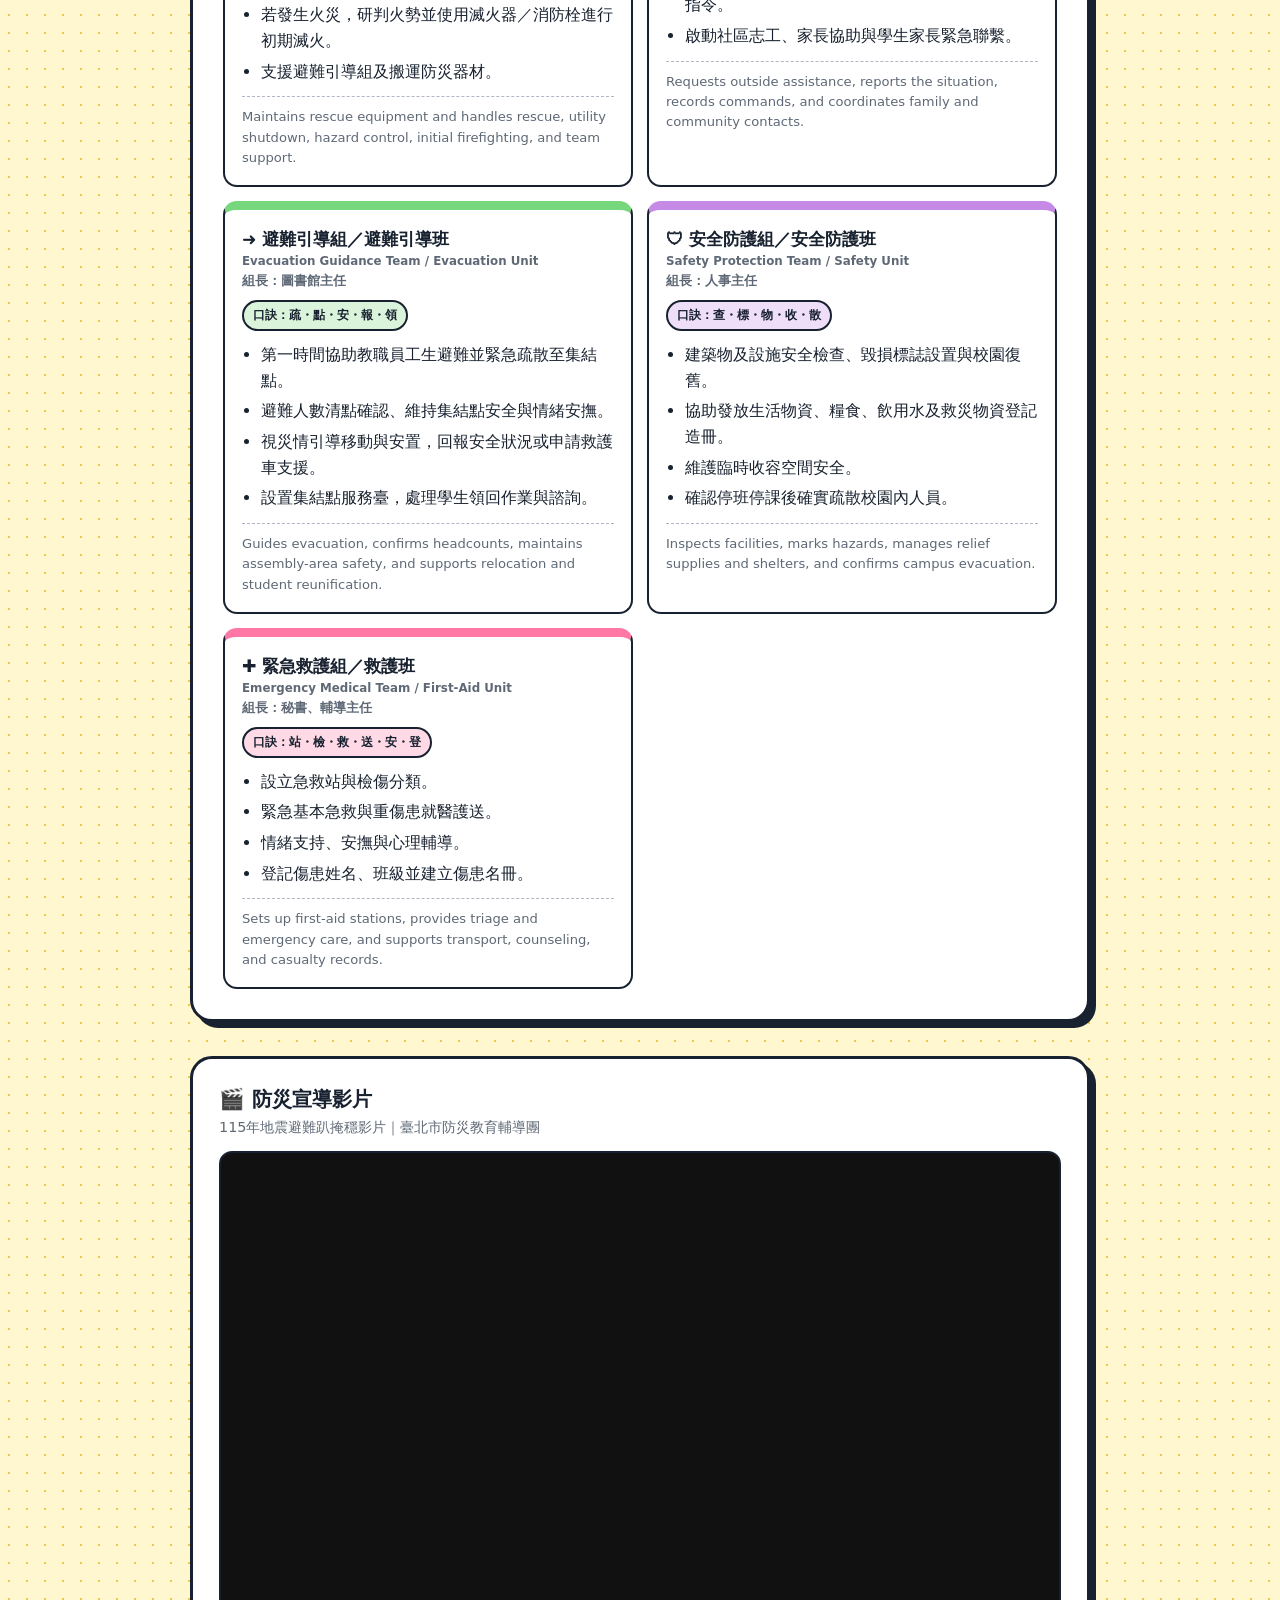
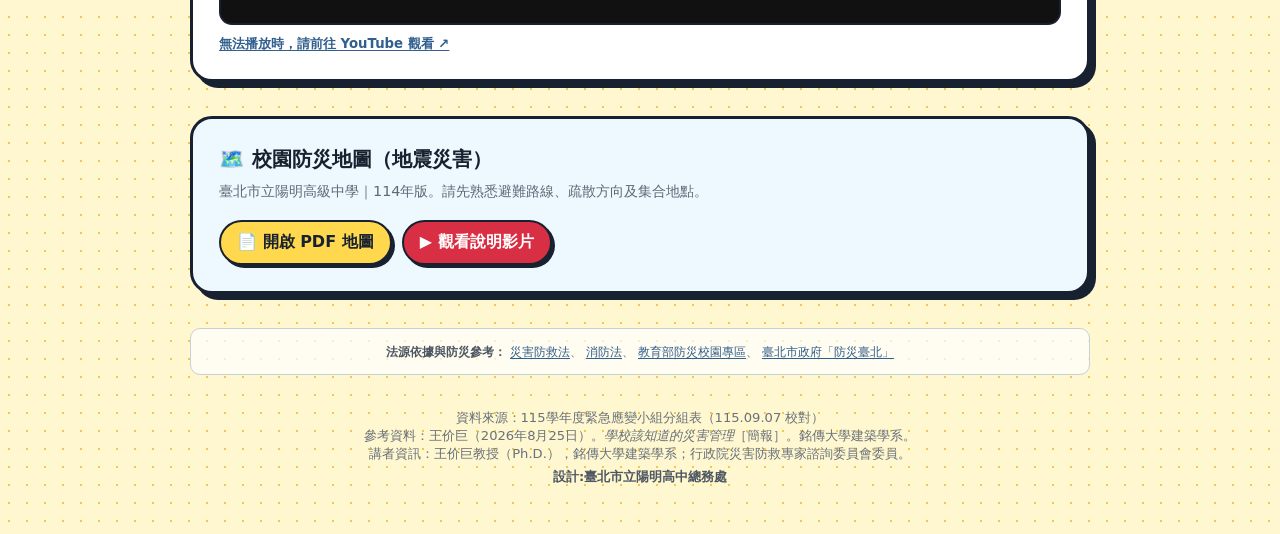
==== commit 41c6a2da: "Move quick guide below staff search" ====
--- a/index.html
+++ b/index.html
@@ -272,6 +272,12 @@
       <p id="search-help" class="helper">為避免顯示過多名單，請至少輸入 2 個字；每位人員只顯示一項主要任務。</p>
     </section>
 
+    <section class="quick-guide" aria-label="雙語使用說明">
+      <strong>使用說明｜Quick Guide</strong>
+      <p lang="zh-Hant-TW">本系統協助教職員快速查詢緊急應變編組與負責任務，請輸入完整中文姓名。</p>
+      <p lang="en">This system helps staff check their emergency response assignment and duties. Enter the staff member's full Chinese name.</p>
+    </section>
+
     <div id="status" class="status" role="status" aria-live="polite"></div>
     <div id="notice" class="notice" role="alert"></div>
     <section id="results" class="results" aria-label="查詢結果"></section>
@@ -282,12 +288,6 @@
       </a>
       <figcaption>點擊地圖可開啟原始尺寸，放大查看逃生路線與集合地點。</figcaption>
     </figure>
-
-    <section class="quick-guide" aria-label="雙語使用說明">
-      <strong>使用說明｜Quick Guide</strong>
-      <p lang="zh-Hant-TW">本系統協助教職員快速查詢緊急應變編組與負責任務，請輸入完整中文姓名。</p>
-      <p lang="en">This system helps staff check their emergency response assignment and duties. Enter the staff member's full Chinese name.</p>
-    </section>
 
     <div class="launch-grid" aria-label="防災學習快速入口">
       <a class="drill-launch" href="drill-script.html" aria-label="開啟防災演練互動腳本">
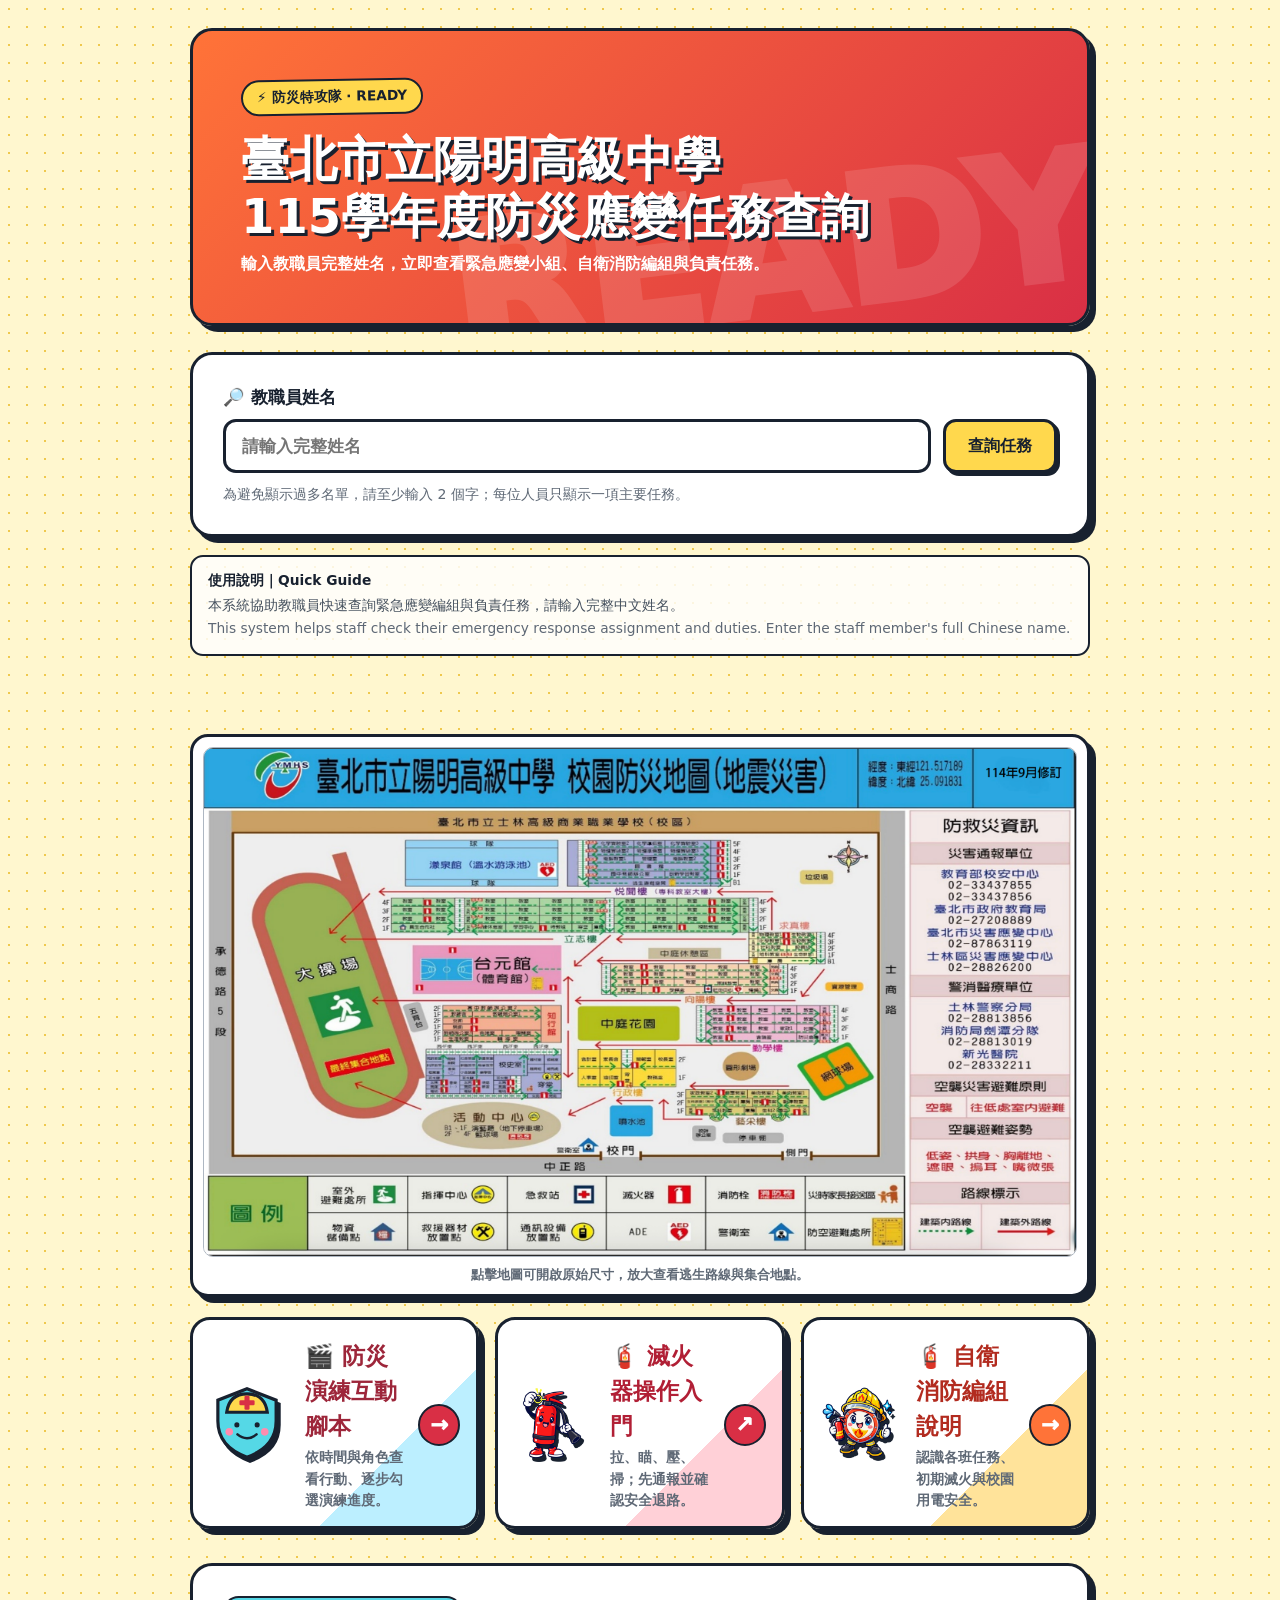
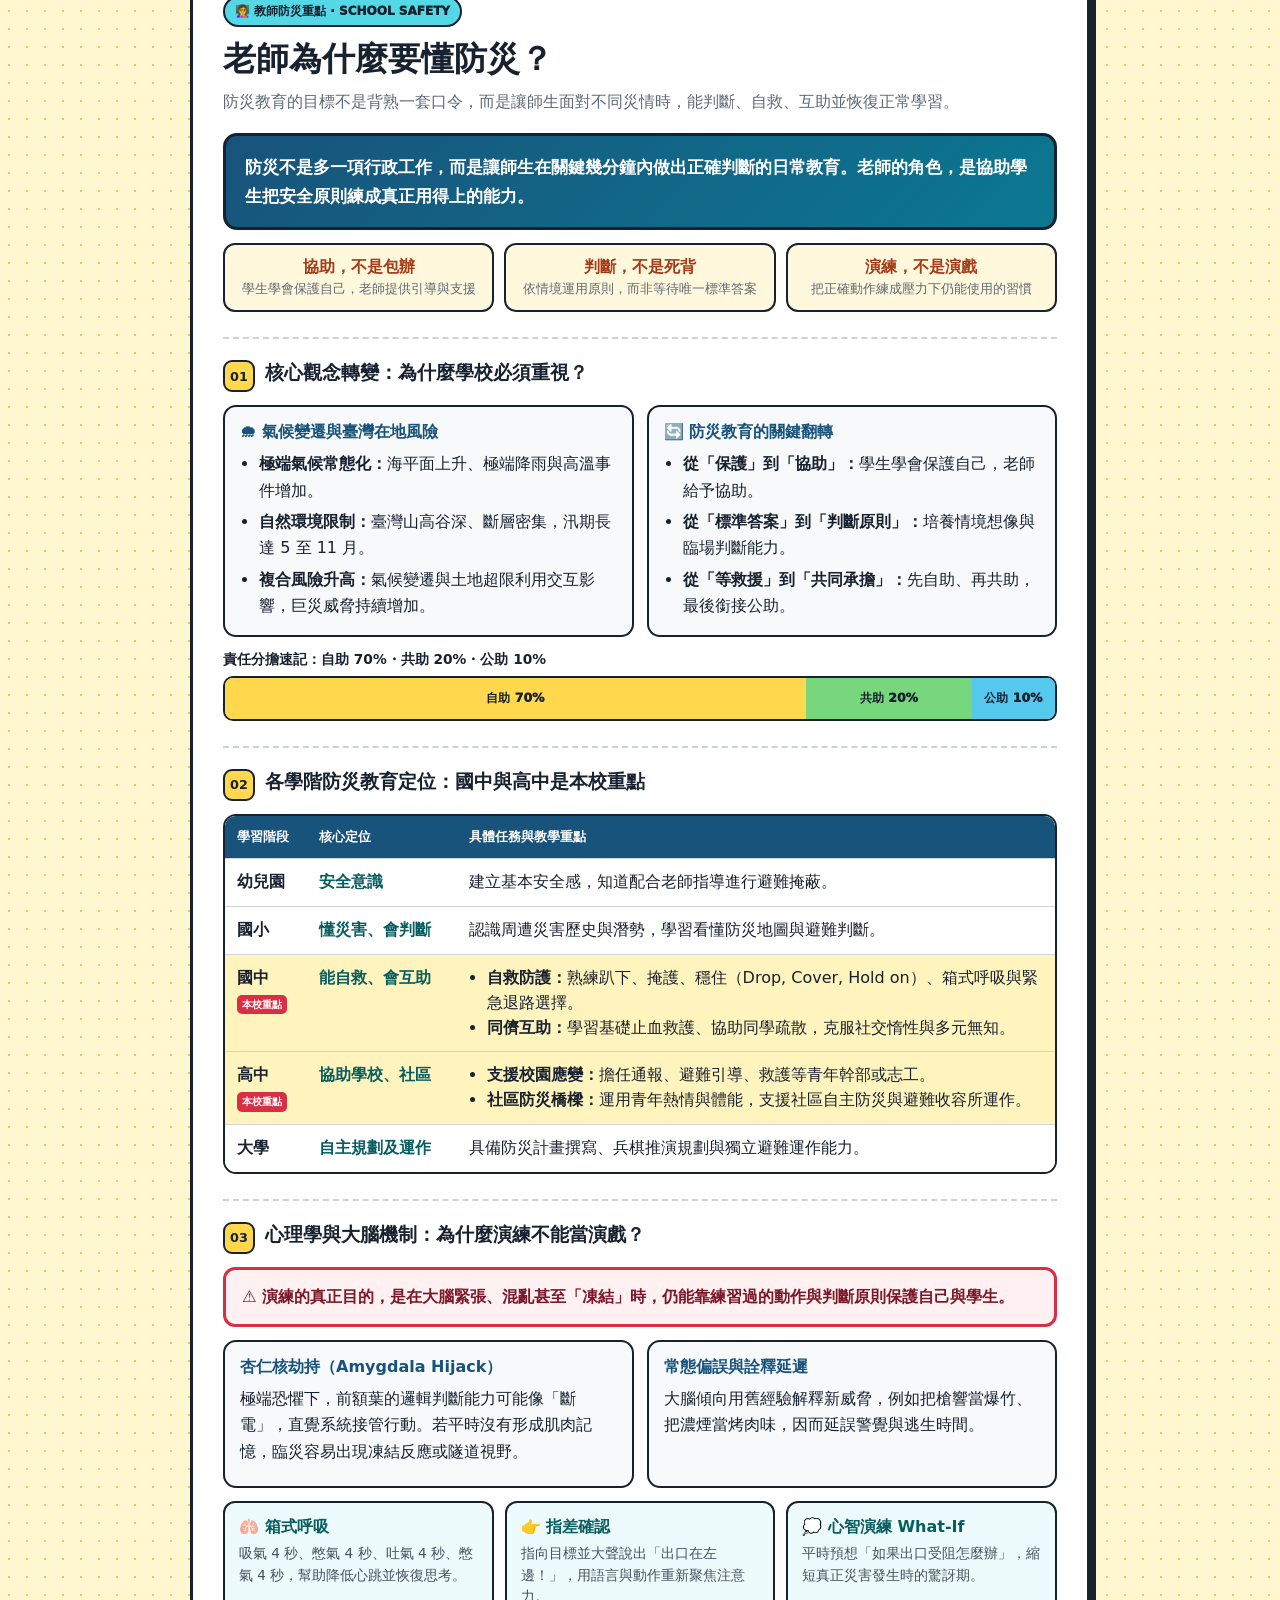
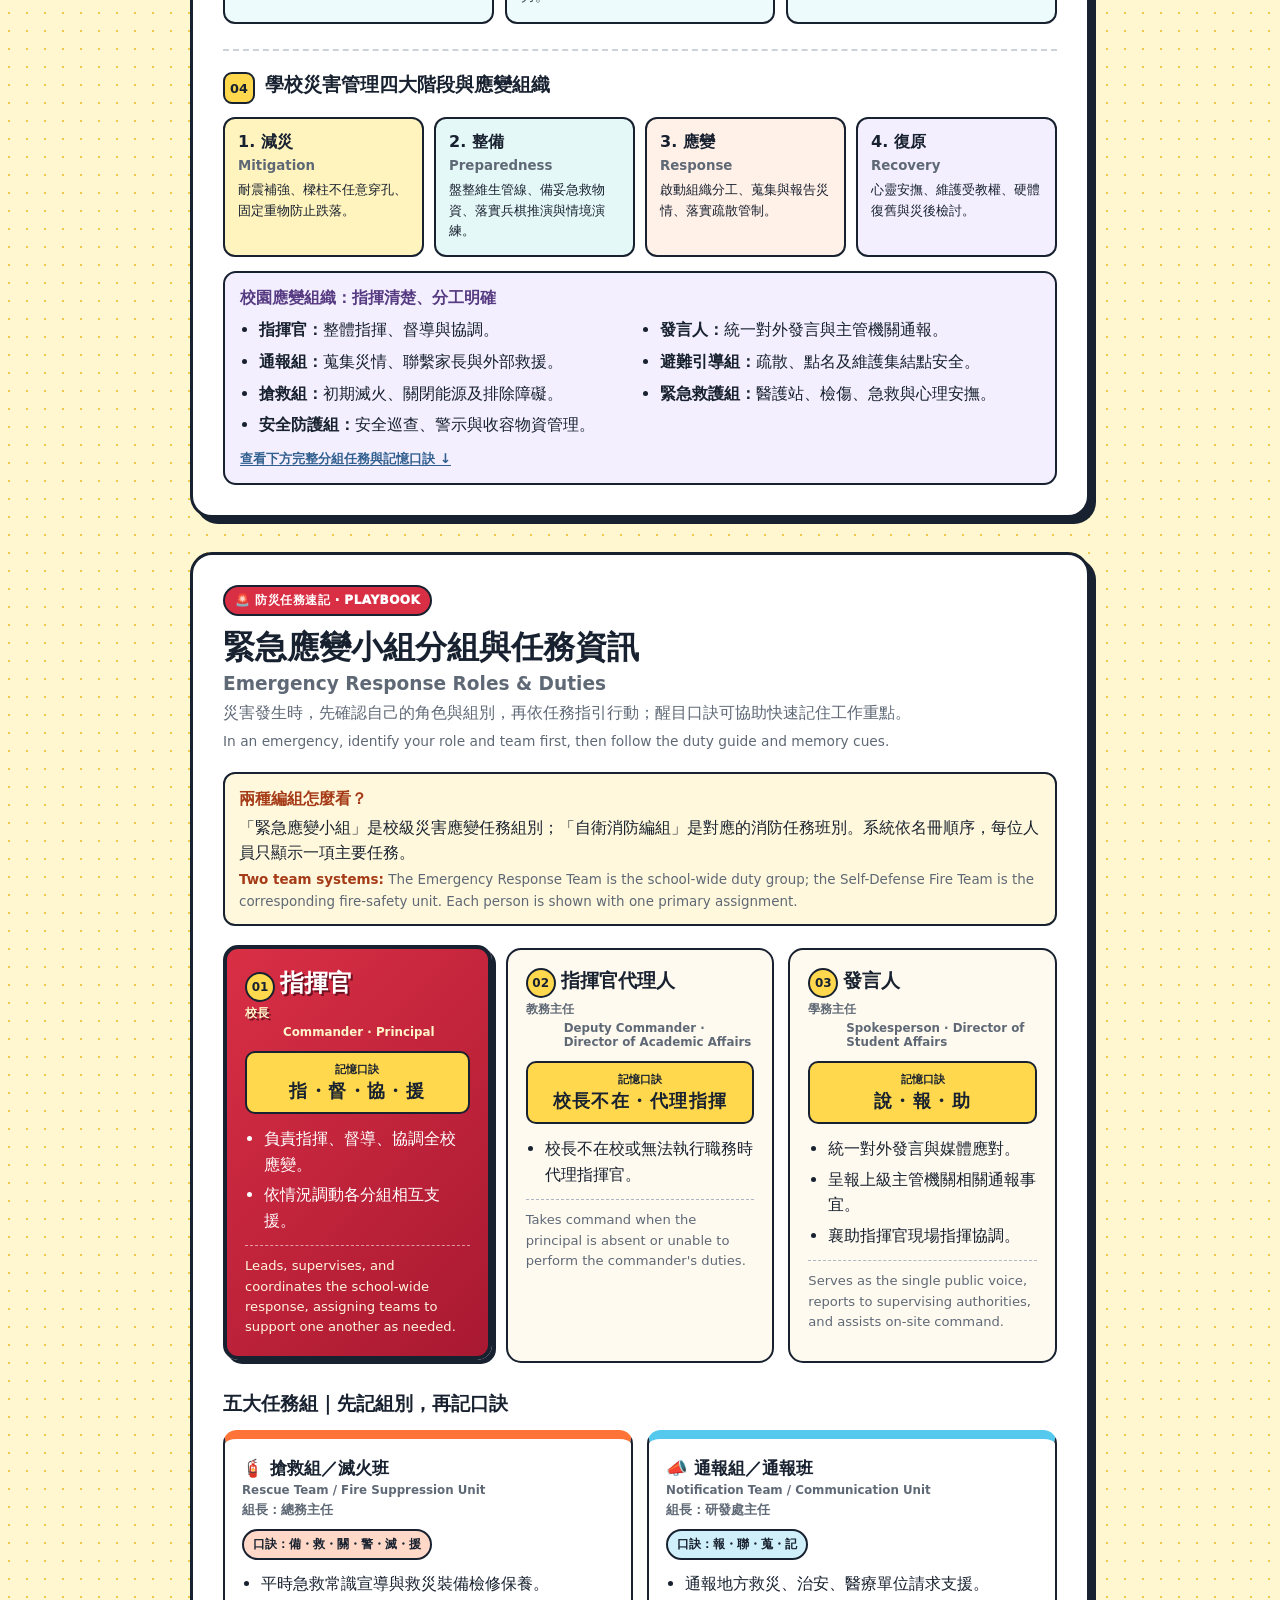
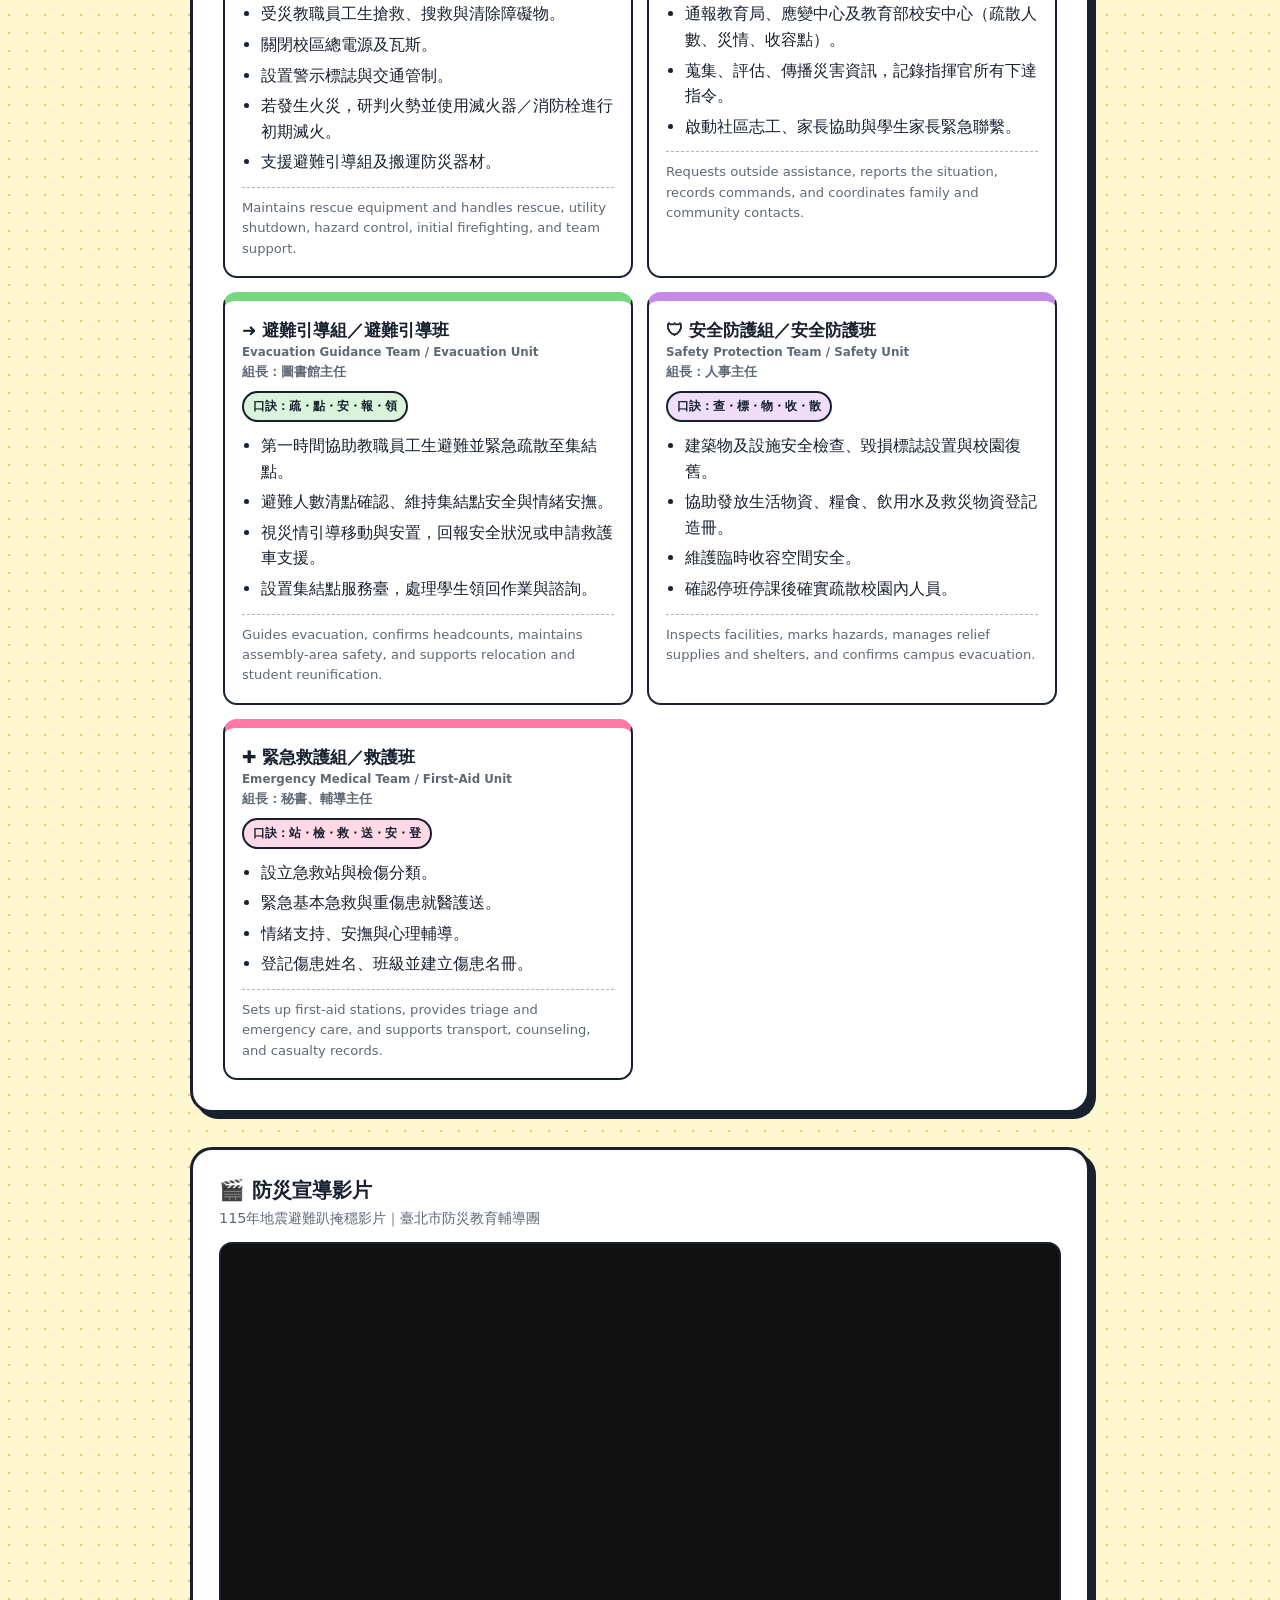
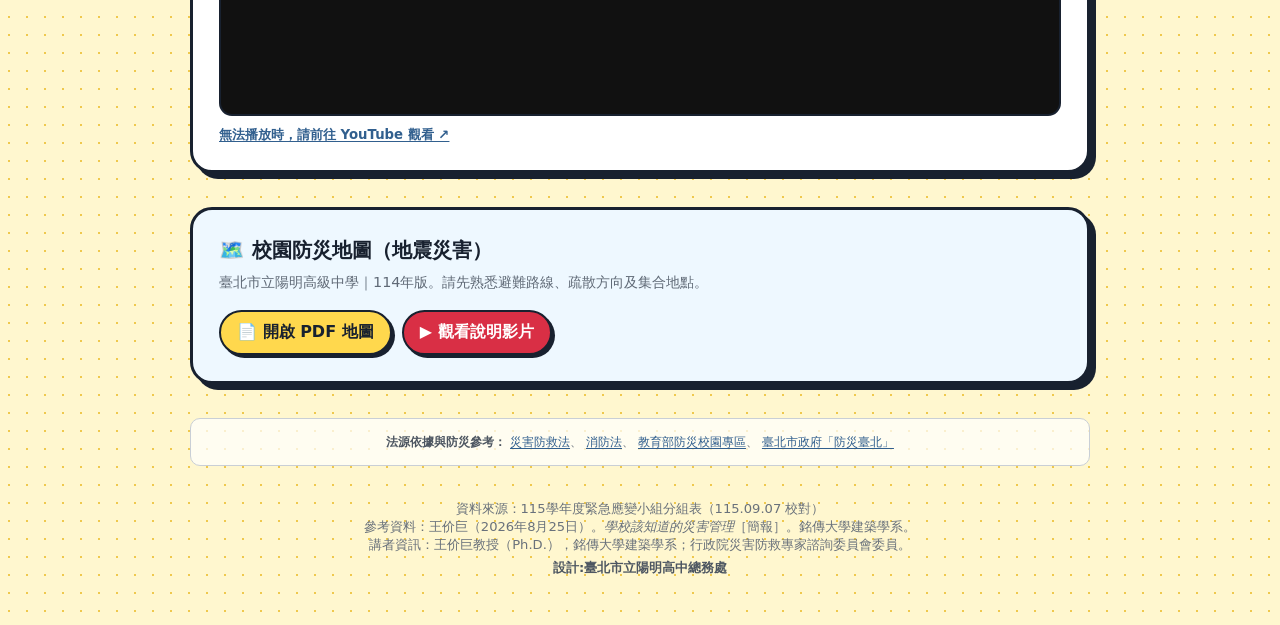
==== commit 2ce7fdcc: "Add extinguisher tutorial shortcut" ====
--- a/index.html
+++ b/index.html
@@ -74,7 +74,7 @@
     .quick-guide strong { display: block; margin-bottom: 3px; color: var(--ink); }
     .quick-guide p { margin: 2px 0; }
     .quick-guide p[lang="en"] { color: #5e6875; }
-    .launch-grid { display: grid; grid-template-columns: repeat(2, 1fr); gap: 16px; margin-top: 20px; }
+    .launch-grid { display: grid; grid-template-columns: repeat(3, 1fr); gap: 16px; margin-top: 20px; }
     .drill-launch { display: grid; grid-template-columns: 82px 1fr auto; align-items: center; gap: 14px; min-width: 0; padding: 15px 16px; color: var(--ink); background: linear-gradient(135deg, #fff 0 68%, #bcefff 68%); border: var(--line); border-radius: 20px; box-shadow: var(--shadow); text-decoration: none; transition: transform .15s, box-shadow .15s; }
     .drill-launch:hover { transform: translate(-2px, -2px); box-shadow: 9px 9px 0 var(--ink); }
     .drill-launch svg, .drill-launch > img { width: 76px; height: 76px; object-fit: contain; filter: drop-shadow(3px 4px 0 var(--ink)); }
@@ -84,6 +84,9 @@
     .fire-launch { background: linear-gradient(135deg, #fff 0 68%, #ffe39a 68%); }
     .fire-launch strong { color: #b22b1f; }
     .fire-launch .go { background: var(--orange); }
+    .tutorial-launch { background: linear-gradient(135deg, #fff 0 68%, #ffd0d7 68%); }
+    .tutorial-launch strong { color: #b11f35; }
+    .tutorial-launch .go { background: var(--red); }
     .panel { margin-top: 26px; padding: clamp(20px, 4vw, 30px); background: white; }
     .panel label { display: block; margin-bottom: 10px; font-weight: 900; font-size: 1.08rem; }
     .search-row { display: flex; gap: 12px; }
@@ -237,6 +240,10 @@
     .legal-basis a:hover { color: var(--red); }
     footer { margin-top: 34px; text-align: center; color: #69717b; font-size: .82rem; }
     .design-credit { margin-top: 5px; color: #4d5661; font-weight: 750; }
+    @media (max-width: 860px) {
+      .launch-grid { grid-template-columns: repeat(2, 1fr); }
+      .fire-launch { grid-column: 1 / -1; }
+    }
     @media (max-width: 620px) {
       .shell { width: min(100% - 20px, 900px); padding-top: 12px; }
       .hero, .panel, .result-card, .notice, .teacher-guide, .mission-handbook, .video-card, .map-resource { border-radius: 16px; box-shadow: 4px 4px 0 var(--ink); }
@@ -248,6 +255,7 @@
       .command-grid, .team-grid { grid-template-columns: 1fr; }
       .command-card.commander { transform: none; }
       .launch-grid { grid-template-columns: 1fr; }
+      .fire-launch { grid-column: auto; }
       .drill-launch { grid-template-columns: 70px 1fr; }
       .drill-launch svg, .drill-launch > img { width: 65px; height: 65px; }
       .drill-launch .go { display: none; }
@@ -301,6 +309,12 @@
         </svg>
         <span><strong>🎬 防災演練互動腳本</strong><span>依時間與角色查看行動、逐步勾選演練進度。</span></span>
         <span class="go" aria-hidden="true">→</span>
+      </a>
+
+      <a class="drill-launch tutorial-launch" href="https://youtu.be/cA1ioFw4Qb8" target="_blank" rel="noopener noreferrer" aria-label="在 YouTube 新分頁觀看滅火器操作入門">
+        <img src="extinguisher-tutorial-icon.png" alt="" aria-hidden="true" width="76" height="76">
+        <span><strong>🧯 滅火器操作入門</strong><span>拉、瞄、壓、掃；先通報並確認安全退路。</span></span>
+        <span class="go" aria-hidden="true">↗</span>
       </a>
 
       <a class="drill-launch fire-launch" href="FireSafety.html" aria-label="開啟自衛消防編組與消防常識說明">
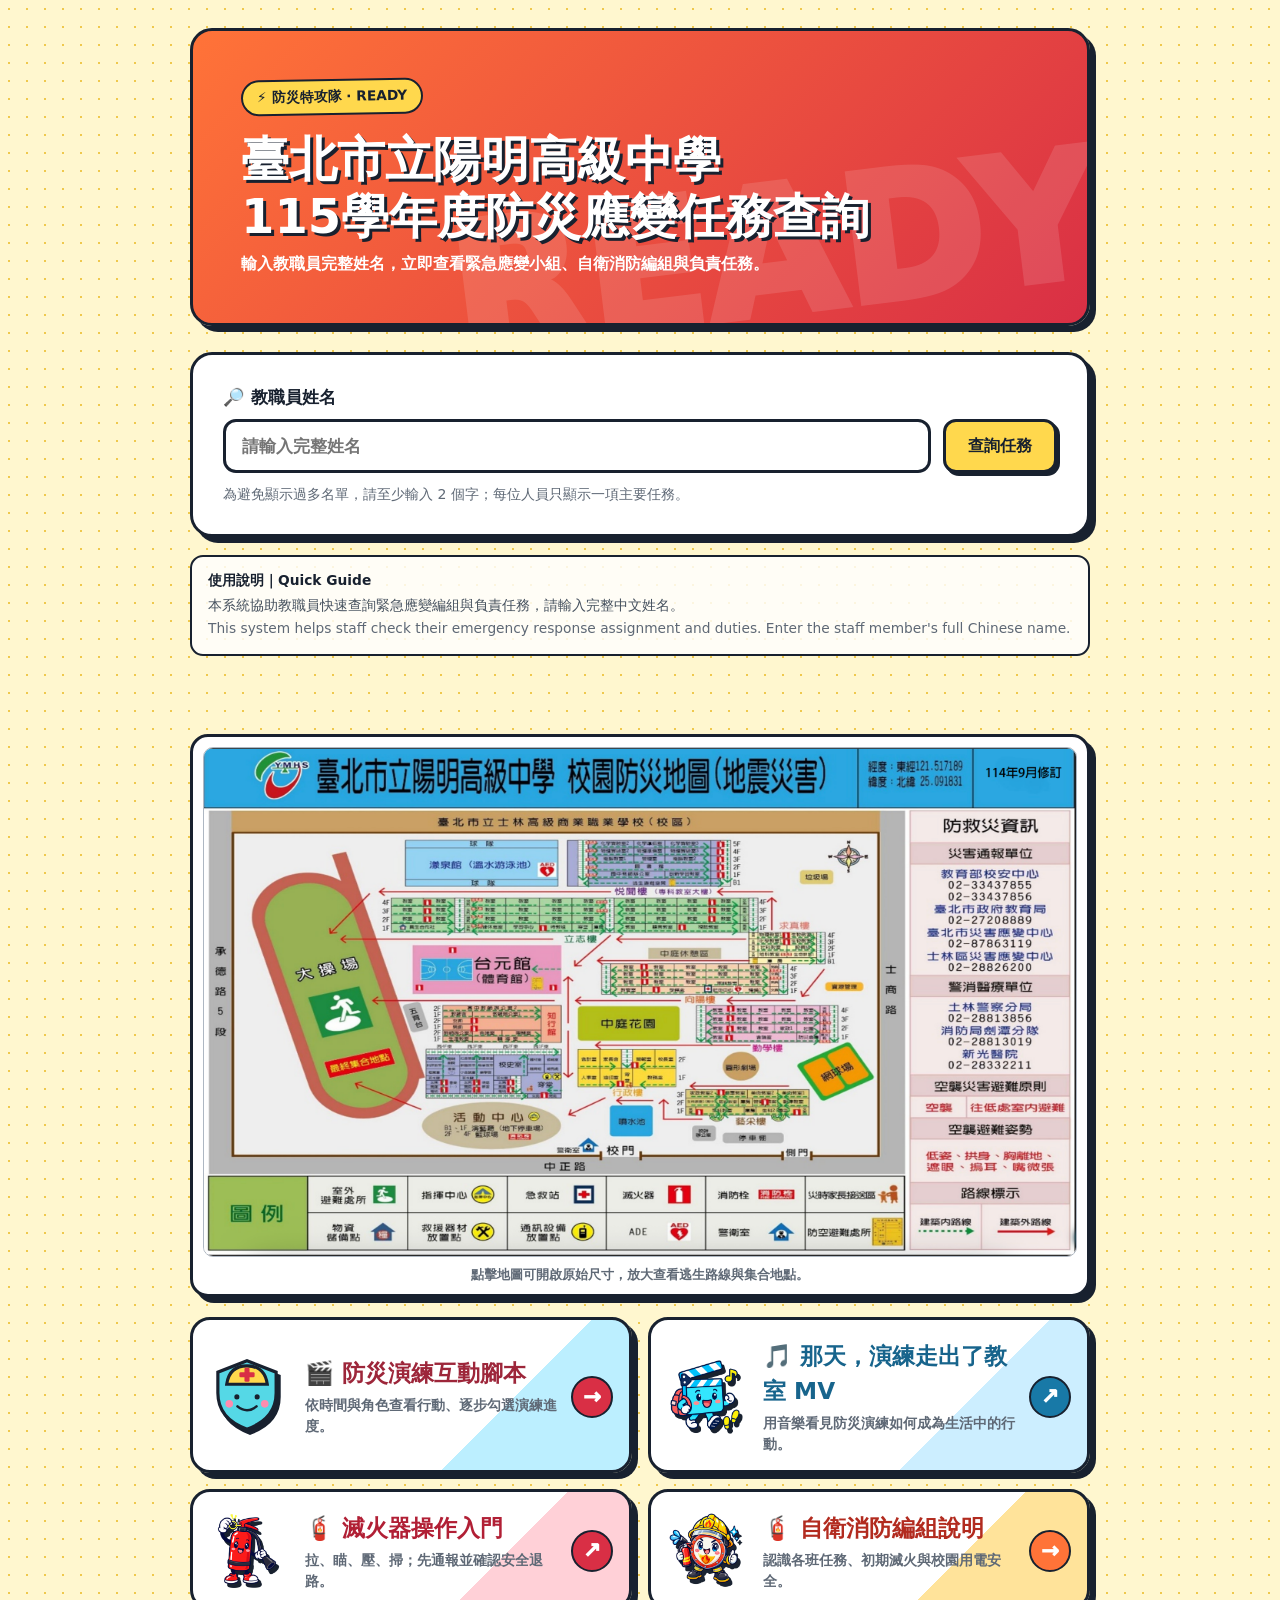
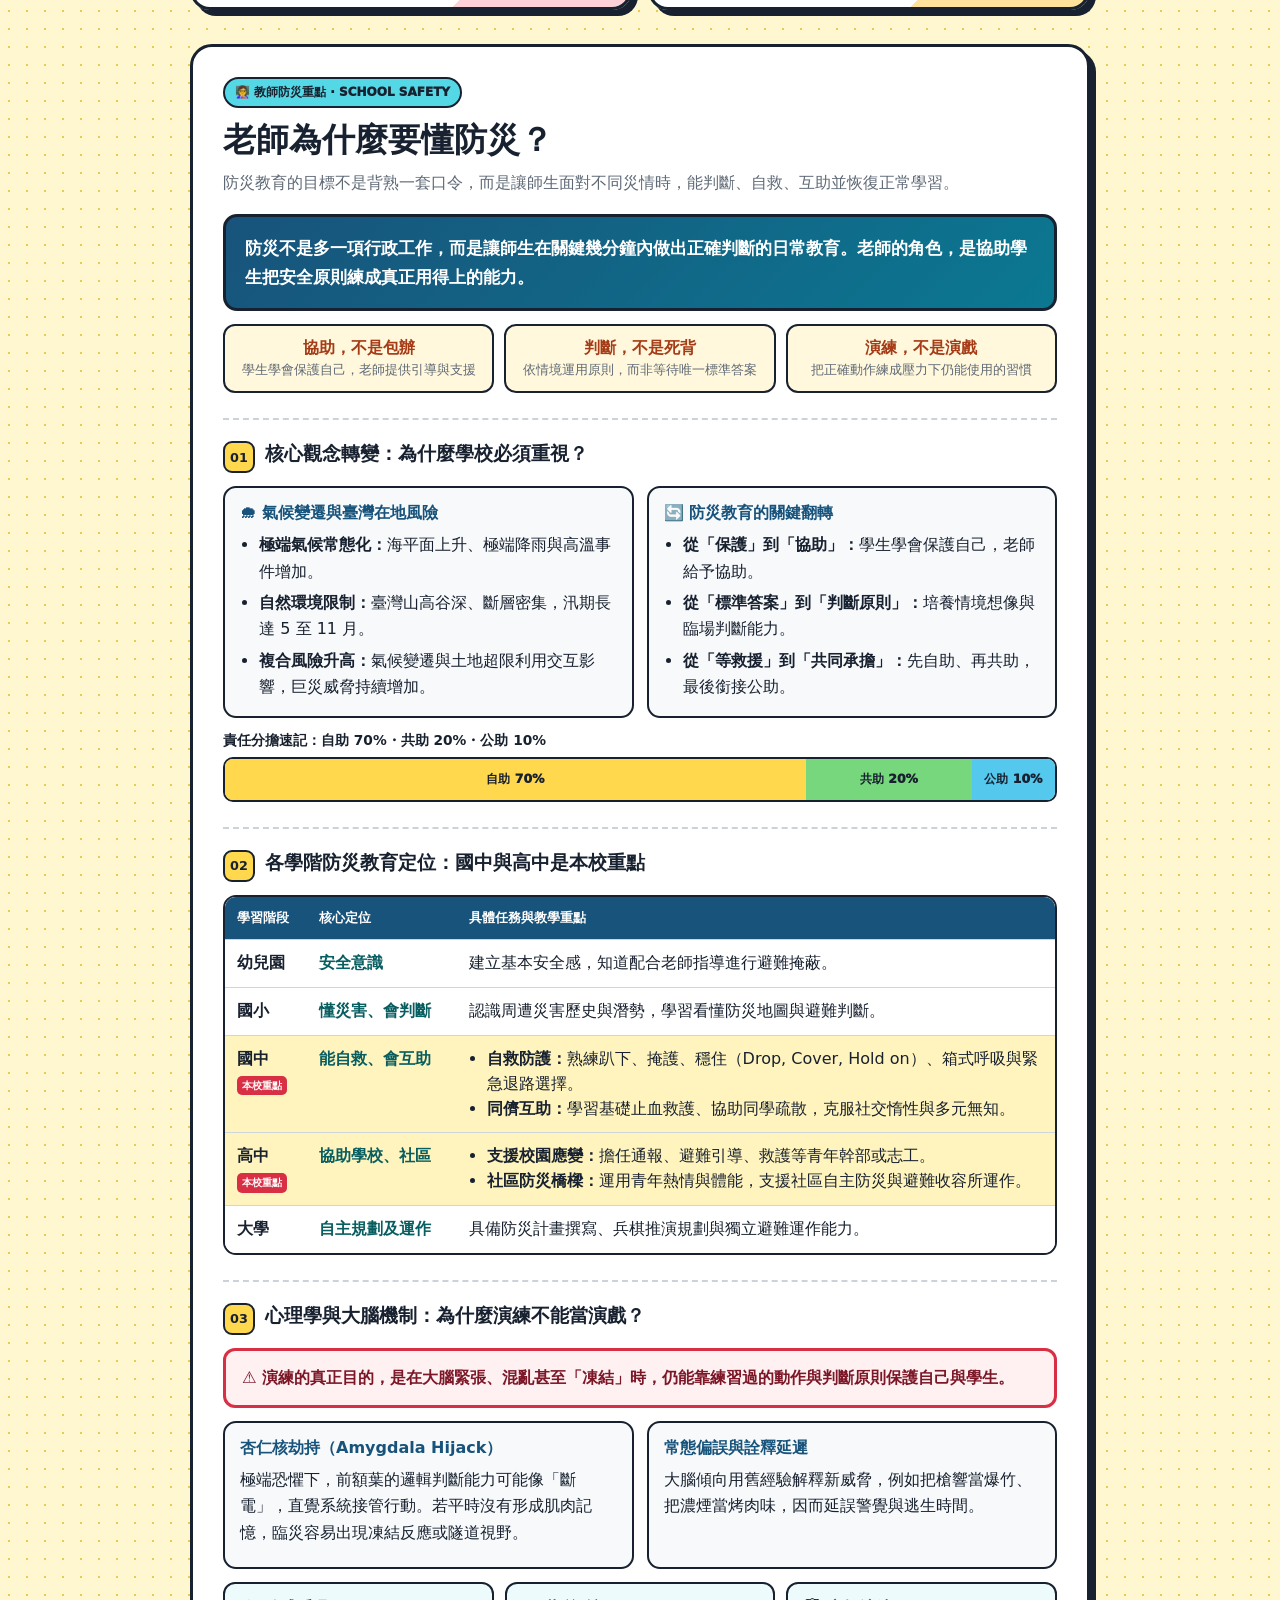
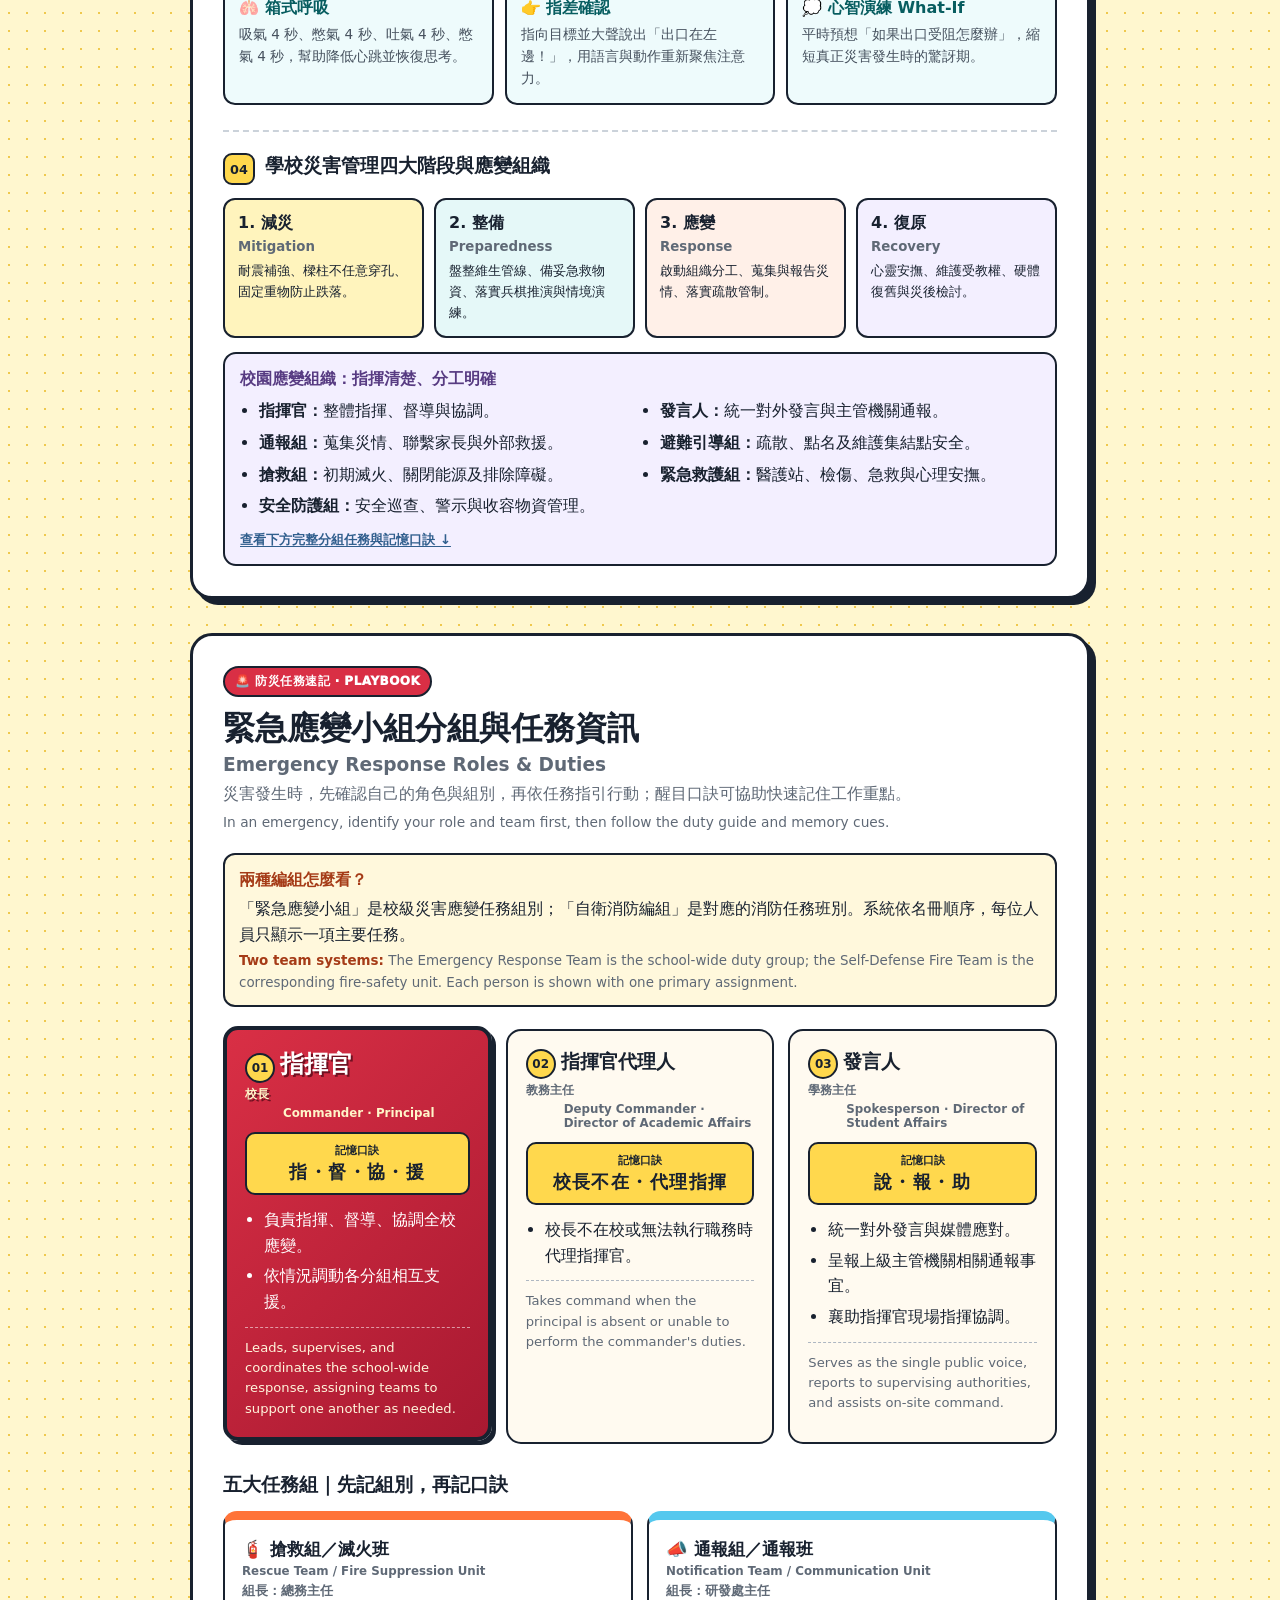
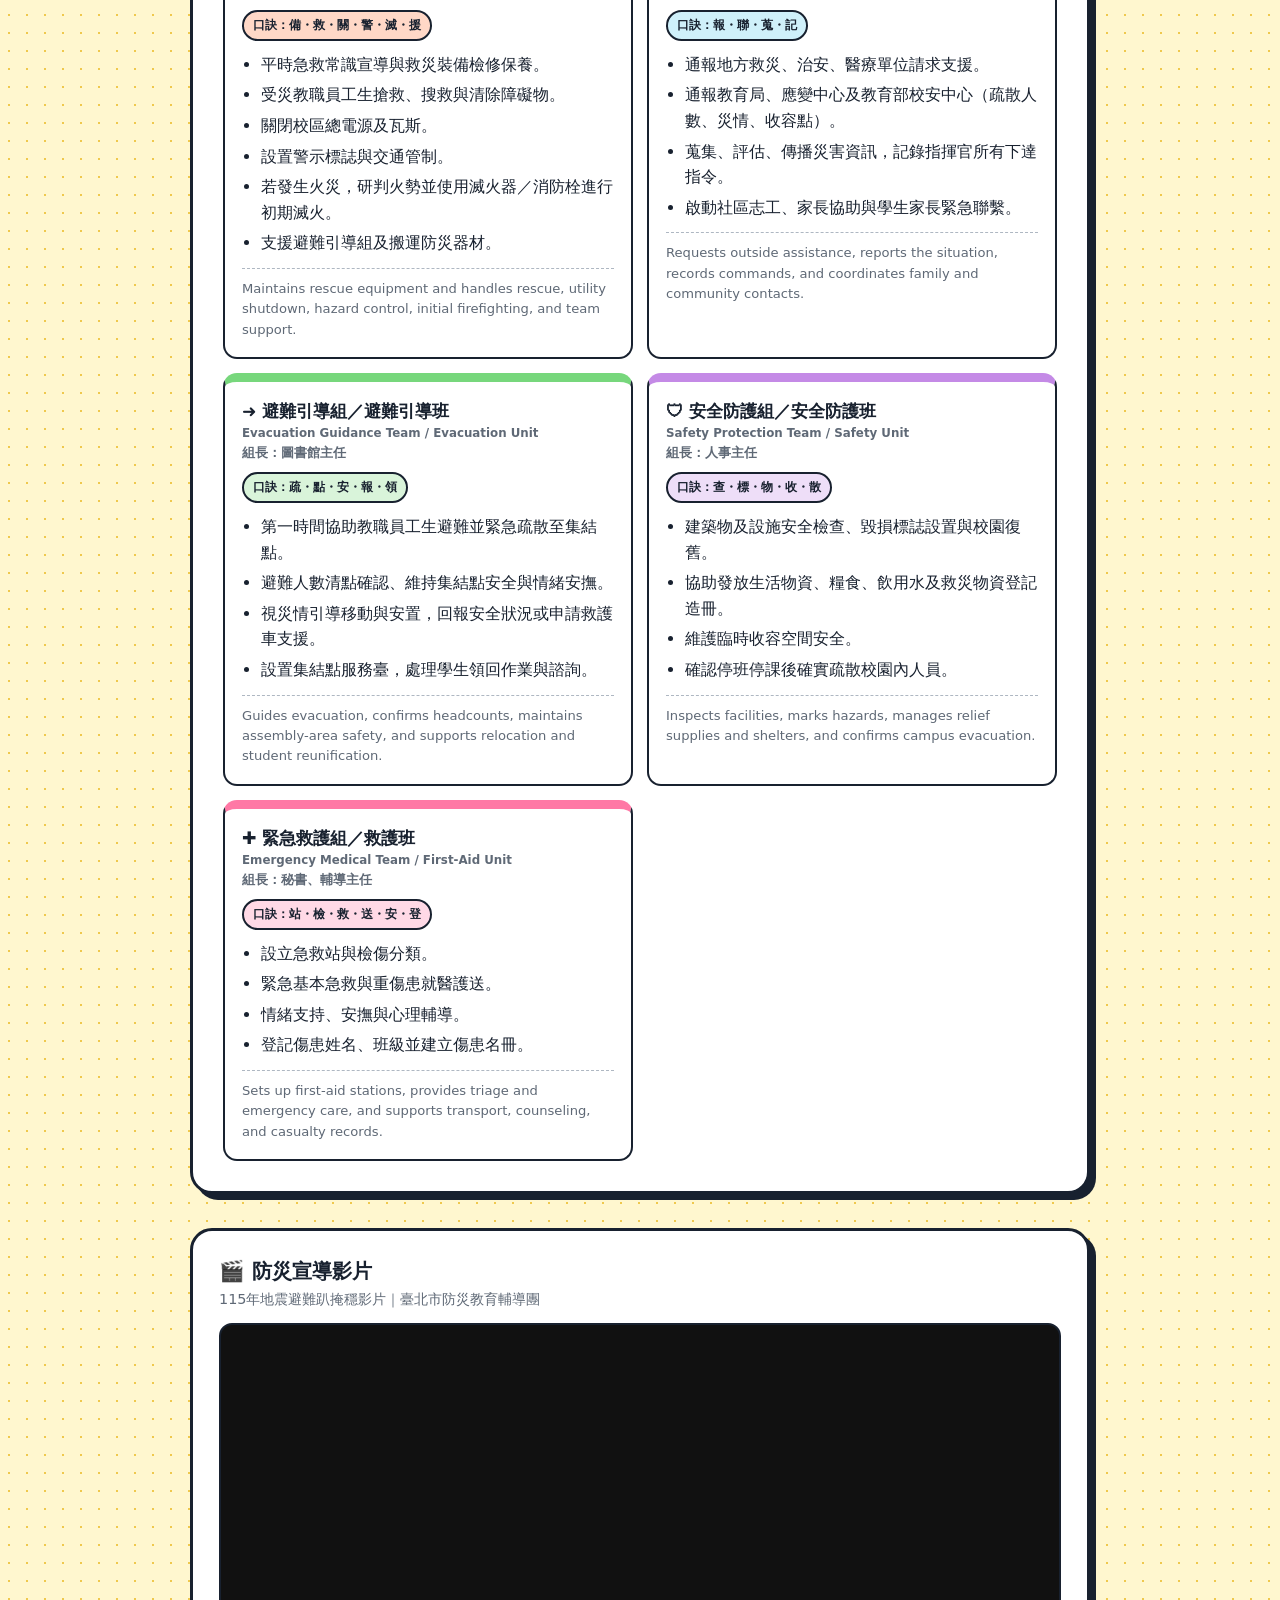
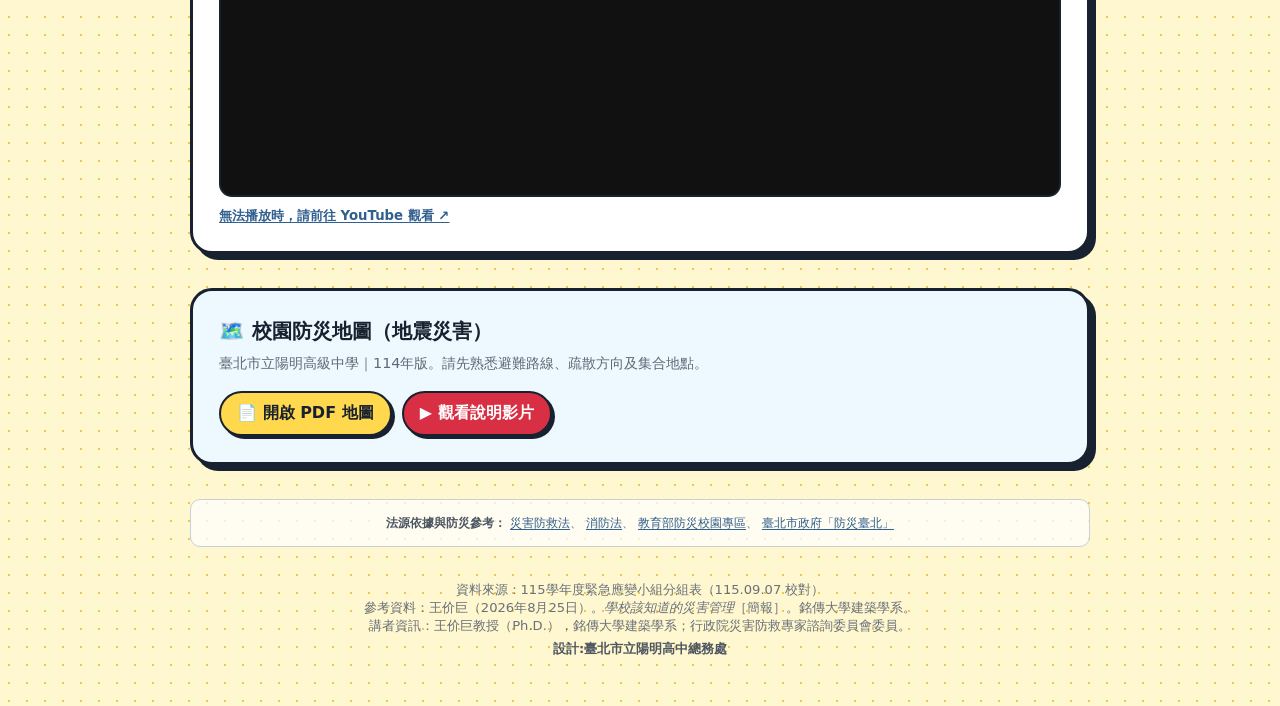
==== commit fcca9c4a: "Add disaster preparedness MV shortcut" ====
--- a/index.html
+++ b/index.html
@@ -74,7 +74,7 @@
     .quick-guide strong { display: block; margin-bottom: 3px; color: var(--ink); }
     .quick-guide p { margin: 2px 0; }
     .quick-guide p[lang="en"] { color: #5e6875; }
-    .launch-grid { display: grid; grid-template-columns: repeat(3, 1fr); gap: 16px; margin-top: 20px; }
+    .launch-grid { display: grid; grid-template-columns: repeat(2, 1fr); gap: 16px; margin-top: 20px; }
     .drill-launch { display: grid; grid-template-columns: 82px 1fr auto; align-items: center; gap: 14px; min-width: 0; padding: 15px 16px; color: var(--ink); background: linear-gradient(135deg, #fff 0 68%, #bcefff 68%); border: var(--line); border-radius: 20px; box-shadow: var(--shadow); text-decoration: none; transition: transform .15s, box-shadow .15s; }
     .drill-launch:hover { transform: translate(-2px, -2px); box-shadow: 9px 9px 0 var(--ink); }
     .drill-launch svg, .drill-launch > img { width: 76px; height: 76px; object-fit: contain; filter: drop-shadow(3px 4px 0 var(--ink)); }
@@ -87,6 +87,9 @@
     .tutorial-launch { background: linear-gradient(135deg, #fff 0 68%, #ffd0d7 68%); }
     .tutorial-launch strong { color: #b11f35; }
     .tutorial-launch .go { background: var(--red); }
+    .mv-launch { background: linear-gradient(135deg, #fff 0 68%, #cceeff 68%); }
+    .mv-launch strong { color: #17648c; }
+    .mv-launch .go { background: #1879a7; }
     .panel { margin-top: 26px; padding: clamp(20px, 4vw, 30px); background: white; }
     .panel label { display: block; margin-bottom: 10px; font-weight: 900; font-size: 1.08rem; }
     .search-row { display: flex; gap: 12px; }
@@ -240,10 +243,6 @@
     .legal-basis a:hover { color: var(--red); }
     footer { margin-top: 34px; text-align: center; color: #69717b; font-size: .82rem; }
     .design-credit { margin-top: 5px; color: #4d5661; font-weight: 750; }
-    @media (max-width: 860px) {
-      .launch-grid { grid-template-columns: repeat(2, 1fr); }
-      .fire-launch { grid-column: 1 / -1; }
-    }
     @media (max-width: 620px) {
       .shell { width: min(100% - 20px, 900px); padding-top: 12px; }
       .hero, .panel, .result-card, .notice, .teacher-guide, .mission-handbook, .video-card, .map-resource { border-radius: 16px; box-shadow: 4px 4px 0 var(--ink); }
@@ -255,7 +254,6 @@
       .command-grid, .team-grid { grid-template-columns: 1fr; }
       .command-card.commander { transform: none; }
       .launch-grid { grid-template-columns: 1fr; }
-      .fire-launch { grid-column: auto; }
       .drill-launch { grid-template-columns: 70px 1fr; }
       .drill-launch svg, .drill-launch > img { width: 65px; height: 65px; }
       .drill-launch .go { display: none; }
@@ -309,6 +307,12 @@
         </svg>
         <span><strong>🎬 防災演練互動腳本</strong><span>依時間與角色查看行動、逐步勾選演練進度。</span></span>
         <span class="go" aria-hidden="true">→</span>
+      </a>
+
+      <a class="drill-launch mv-launch" href="https://youtu.be/sPzVAPTuYrM" target="_blank" rel="noopener noreferrer" aria-label="在 YouTube 新分頁觀看那天，演練走出了教室 MV">
+        <img src="disaster-mv-icon.png" alt="" aria-hidden="true" width="76" height="76">
+        <span><strong>🎵 那天，演練走出了教室 MV</strong><span>用音樂看見防災演練如何成為生活中的行動。</span></span>
+        <span class="go" aria-hidden="true">↗</span>
       </a>
 
       <a class="drill-launch tutorial-launch" href="https://youtu.be/cA1ioFw4Qb8" target="_blank" rel="noopener noreferrer" aria-label="在 YouTube 新分頁觀看滅火器操作入門">
